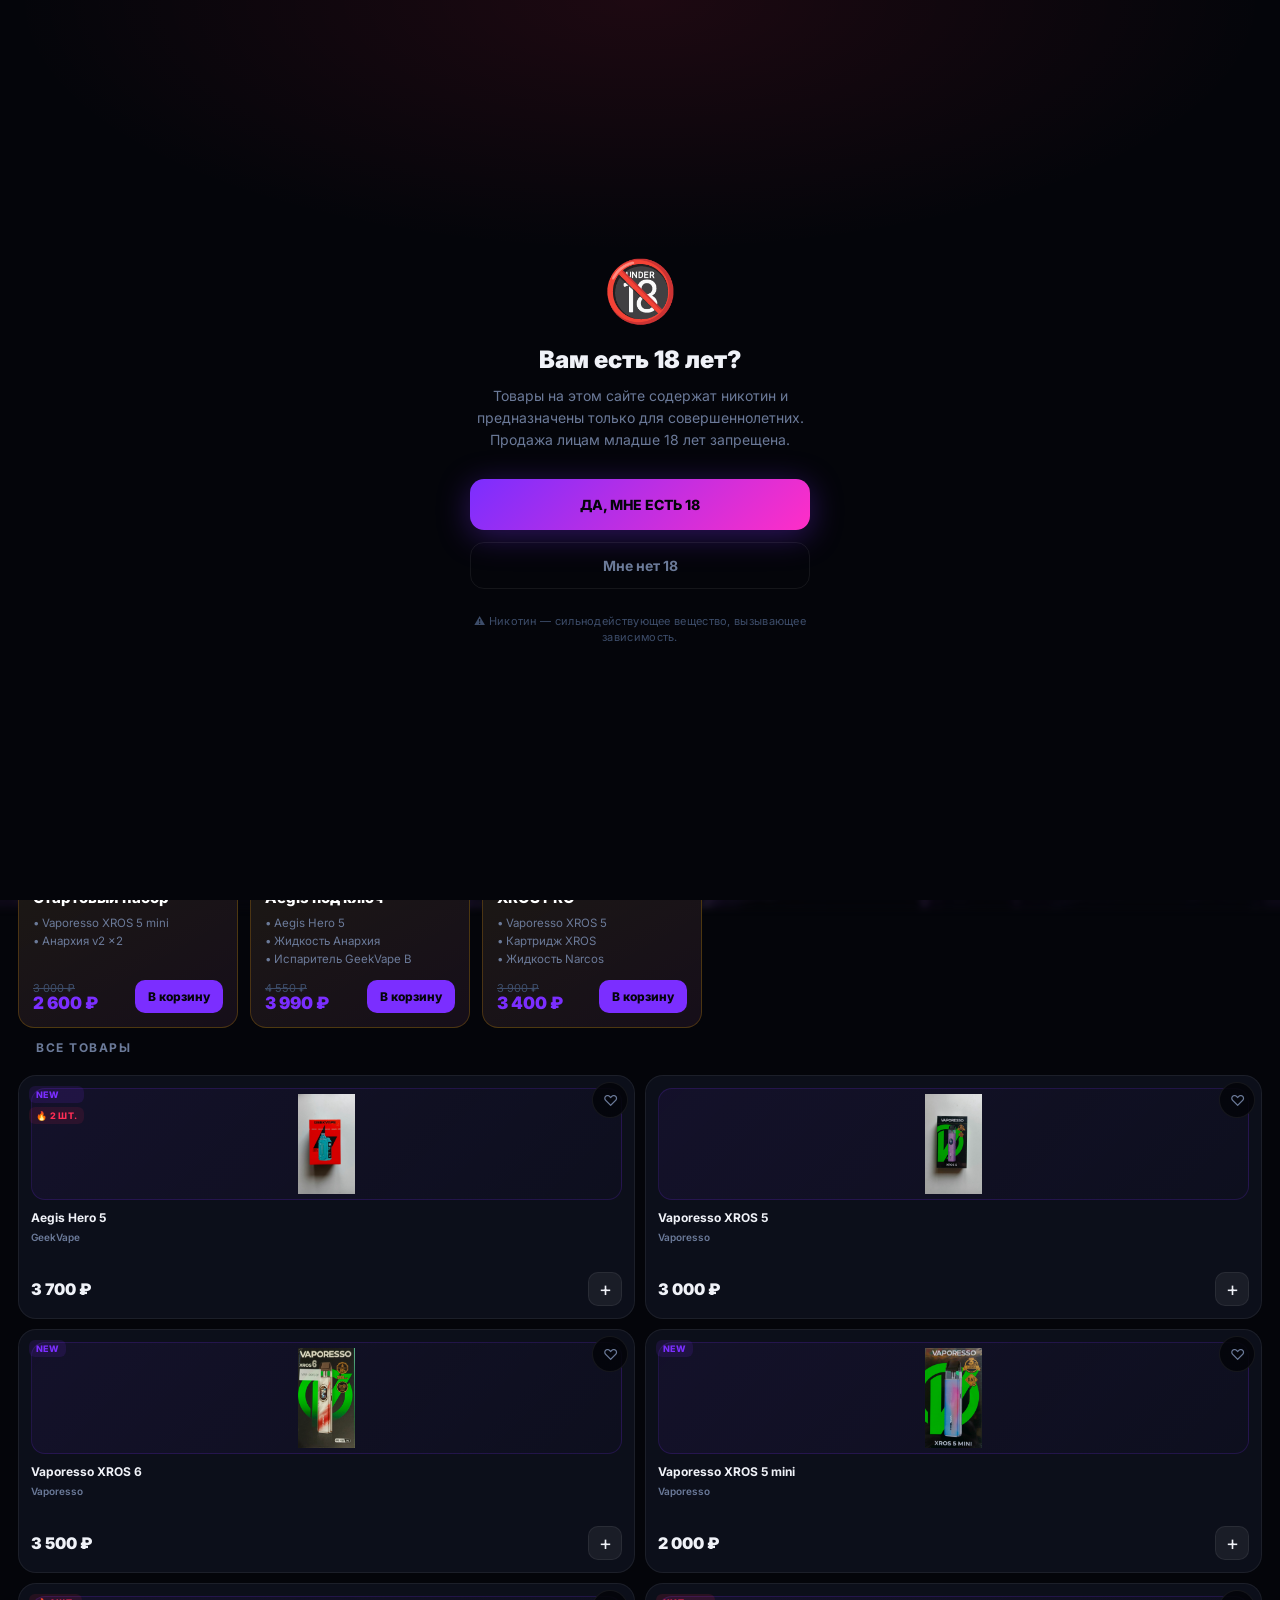
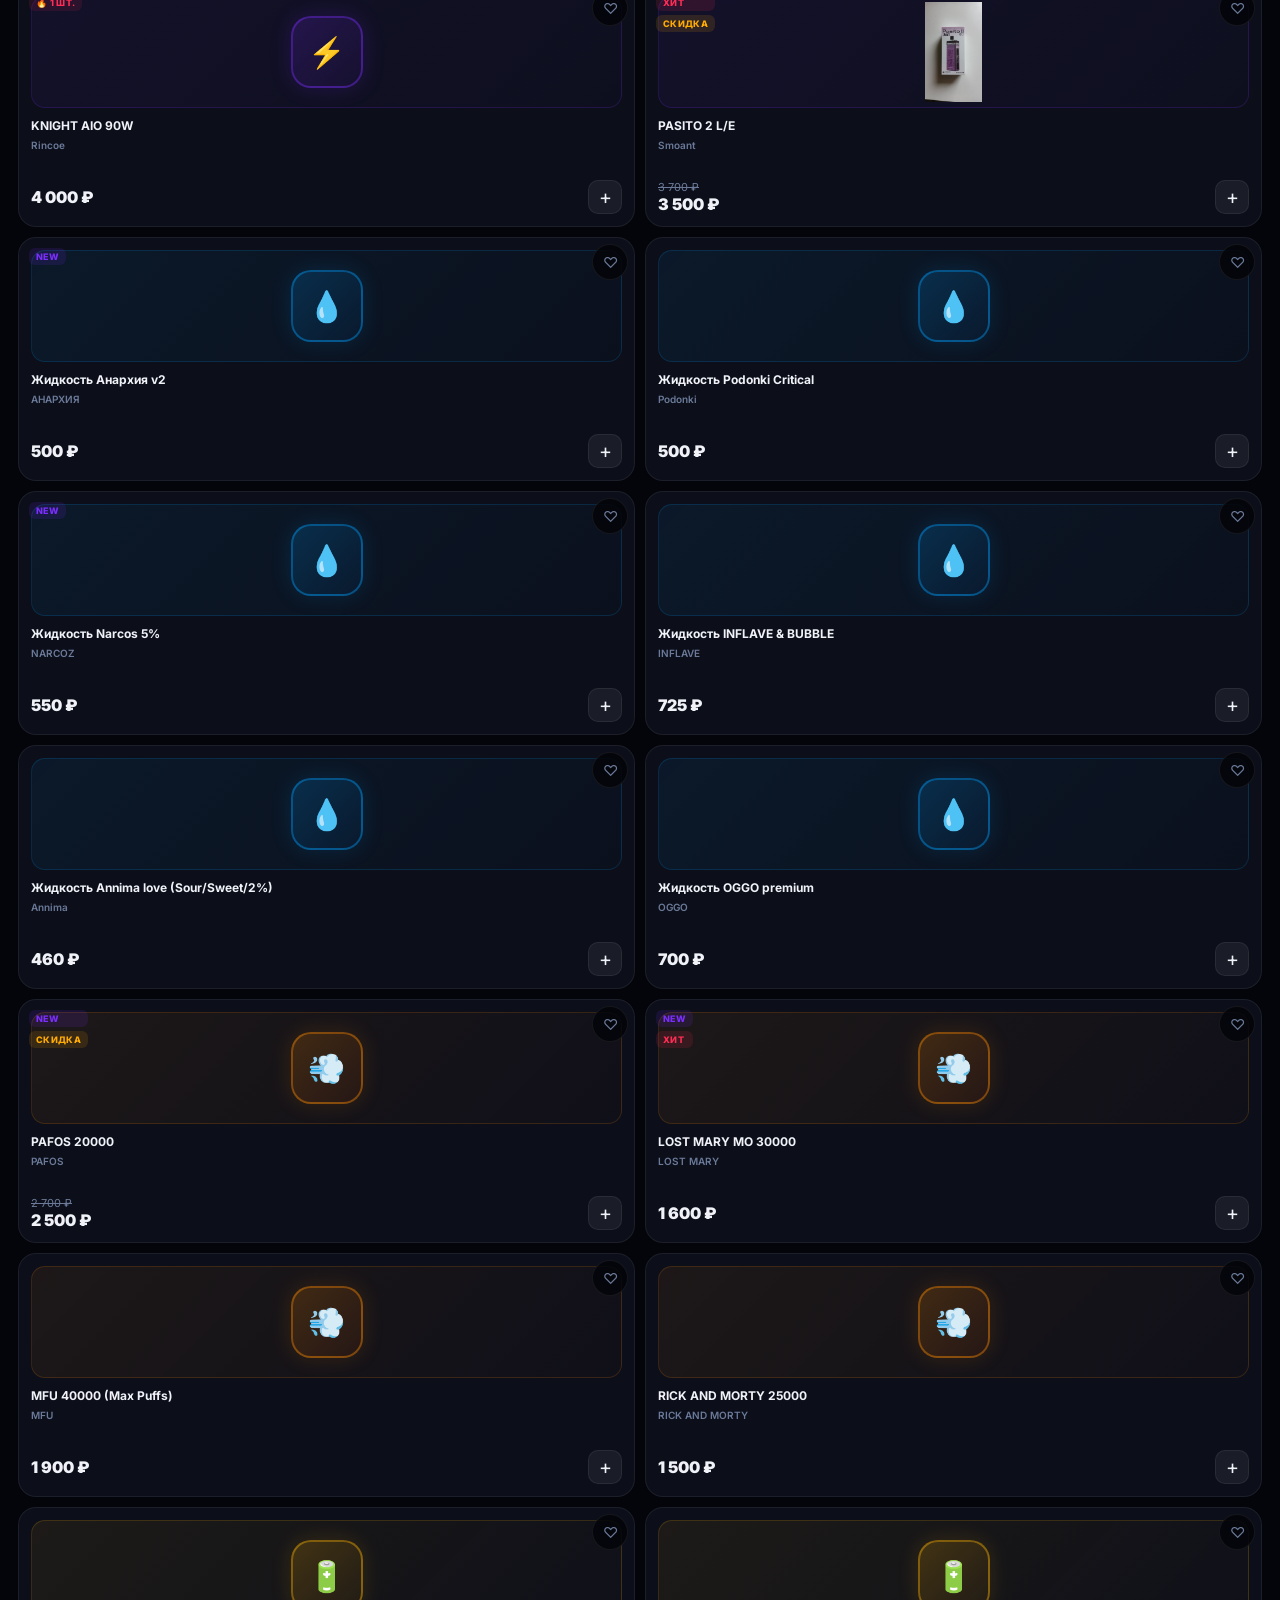
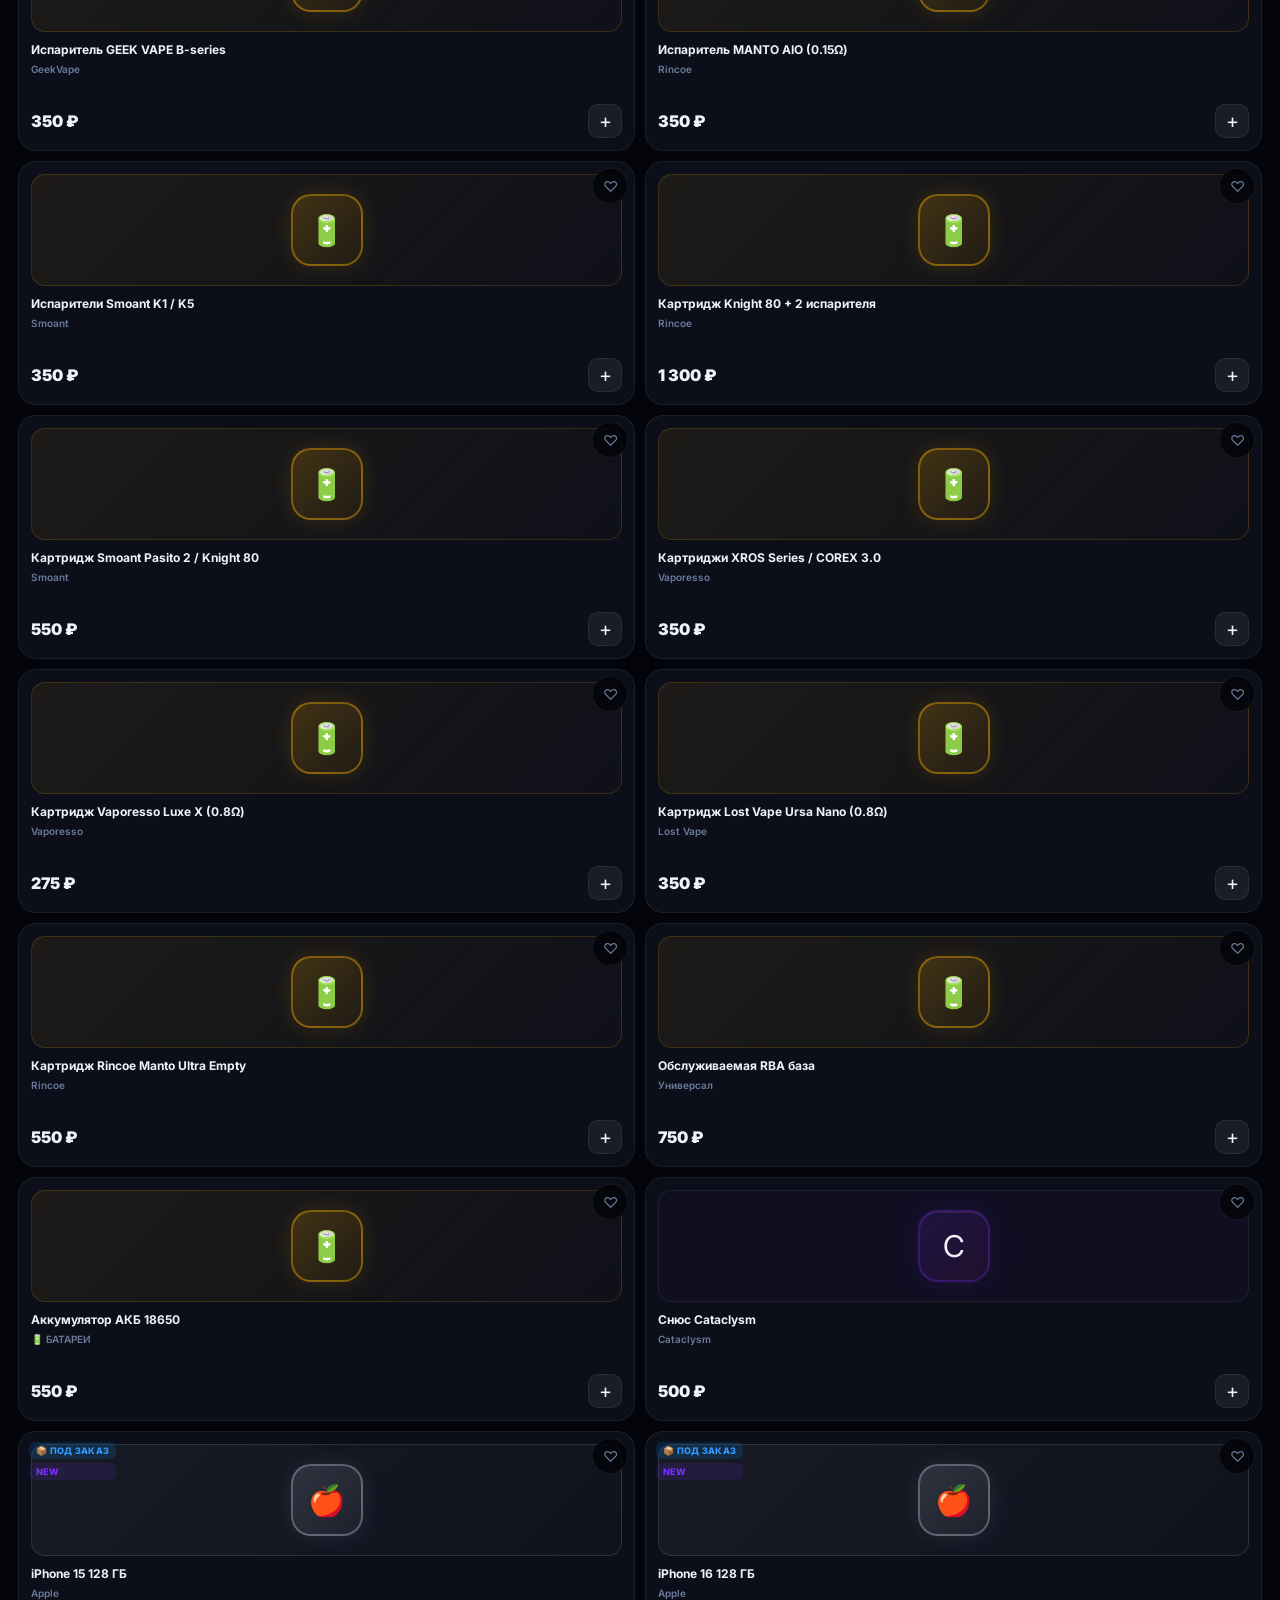
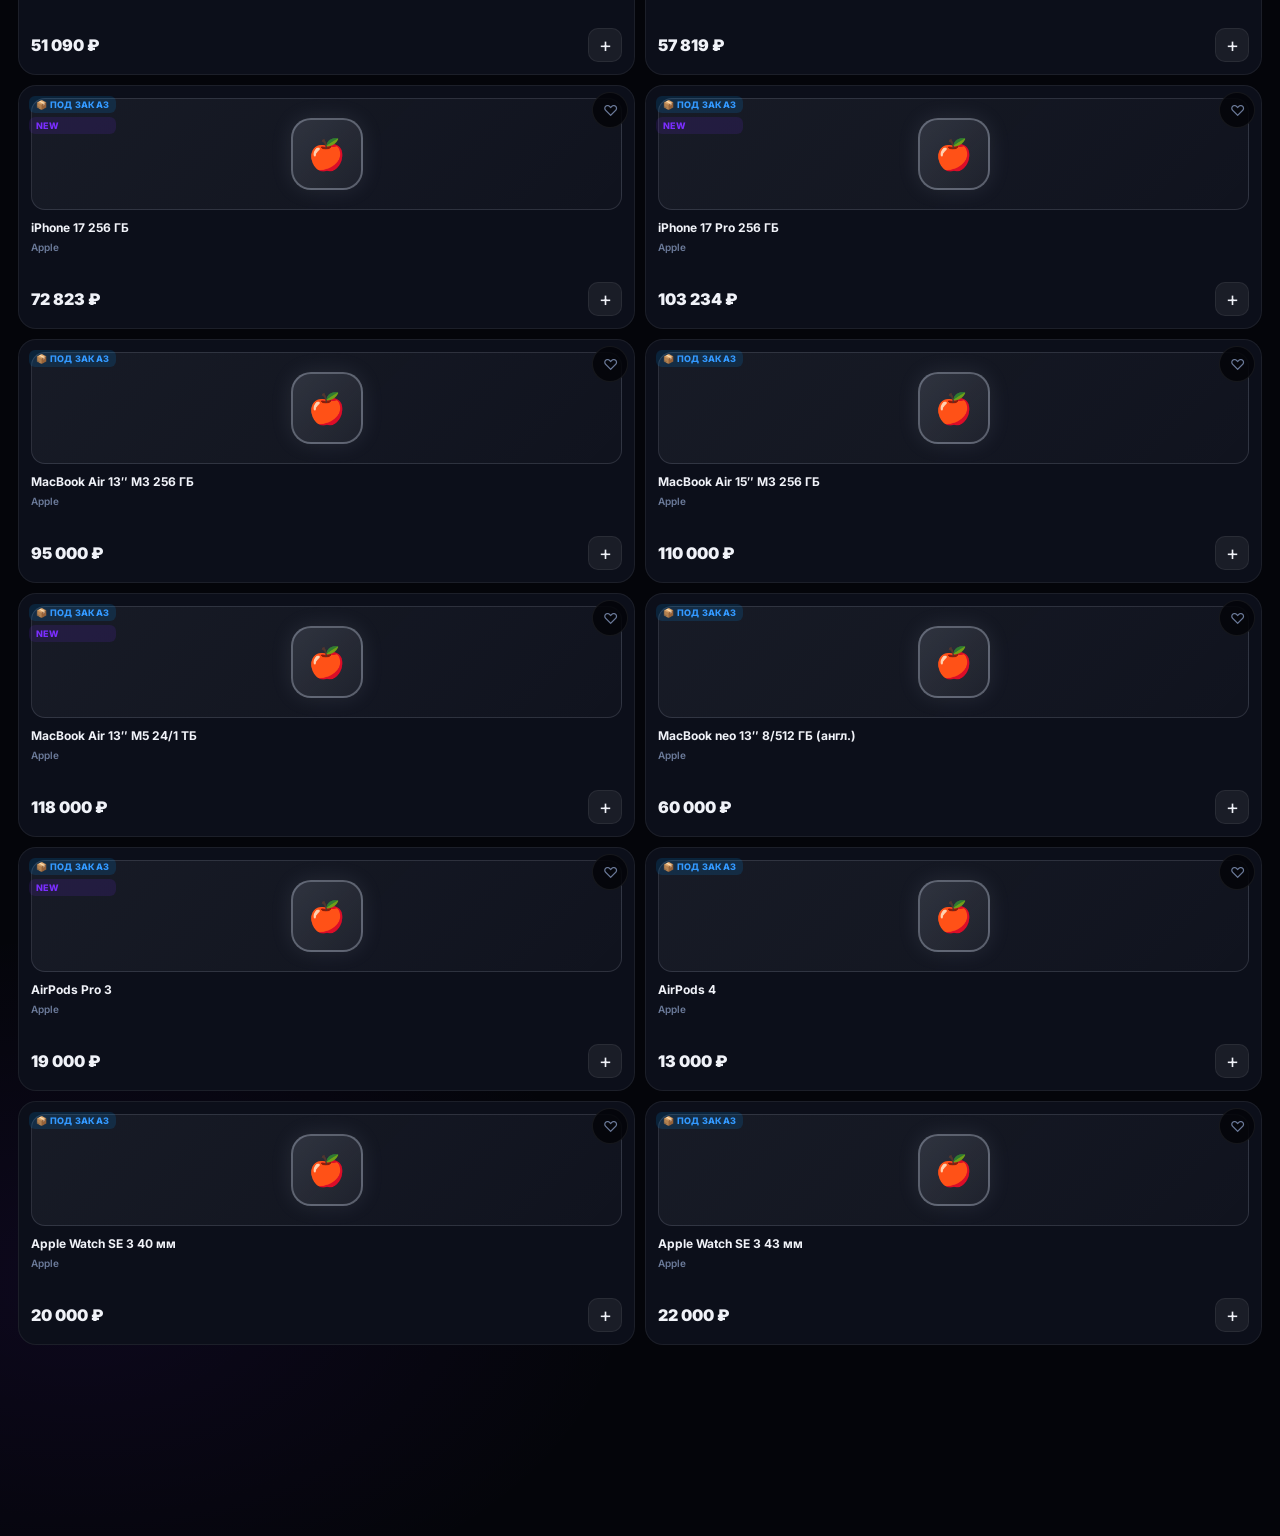
==== index.html @ 1464c591 "fix: reduce wallpaper blur from 20px to 3px (was way too strong per feedback) Also shrunk the oversc" ====
<!DOCTYPE html>
<html lang="ru">
<head>
    <meta charset="UTF-8">
    <meta name="viewport" content="width=device-width, initial-scale=1.0, maximum-scale=1.0, user-scalable=no, viewport-fit=cover, interactive-widget=resizes-visual">
    <meta name="format-detection" content="telephone=no">
    <meta name="apple-mobile-web-app-capable" content="yes">
    <meta name="mobile-web-app-capable" content="yes">
    <meta http-equiv="Cache-Control" content="no-cache, no-store, must-revalidate">
    <meta http-equiv="Pragma" content="no-cache">
    <meta http-equiv="Expires" content="0">
    <title>VAPEBAZAR | PREMIUM SHOP</title>
    <link rel="preconnect" href="https://fonts.googleapis.com">
    <link rel="preconnect" href="https://fonts.gstatic.com" crossorigin>
    <link href="https://fonts.googleapis.com/css2?family=Inter:wght@400;500;600;700;800;900&display=swap" rel="stylesheet">
    <link rel="stylesheet" href="style.css?v=2026070609">
    <script src="https://telegram.org/js/telegram-web-app.js"></script>
</head>
<body class="has-wallpaper">

    <div id="splashScreen" class="splash-screen">
        <div class="splash-logo">💨</div>
        <div class="splash-title">VAPEBAZAR</div>
        <div class="splash-sub">VAPE · TECH · VPN</div>
    </div>

    <!-- ШАПКА -->
    <header id="appHeader">
        <div class="header-left">
            <div class="brand-title">VAPEBAZAR</div>
            <div class="brand-subtitle">Vape · Tech · VPN</div>
        </div>
        <div class="header-actions">
            <div class="header-cart" id="headerCart" onclick="window.openVapeCart()">
                <svg width="20" height="20" viewBox="0 0 24 24" fill="none" stroke="currentColor" stroke-width="2" stroke-linecap="round" stroke-linejoin="round"><circle cx="9" cy="21" r="1"/><circle cx="20" cy="21" r="1"/><path d="M1 1h4l2.68 13.39a2 2 0 0 0 2 1.61h9.72a2 2 0 0 0 2-1.61L23 6H6"/></svg>
                <div id="cartCount" class="cart-count">0</div>
            </div>
        </div>
    </header>

    <!-- ТАБЫ: КАТАЛОГ -->
    <section class="tab-section" data-tab="catalog">

        <!-- СТАТУС МАГАЗИНА -->
        <div id="shopStatus" class="shop-status"></div>

        <!-- ДОЖИМ БРОШЕННОЙ КОРЗИНЫ -->
        <div id="cartReminder" class="cart-reminder" style="display:none;">
            <div class="cart-reminder-text" id="cartReminderText"></div>
            <button class="cart-reminder-btn" onclick="window.dismissCartReminder();window.openVapeCart()">Оформить</button>
            <span class="cart-reminder-close" onclick="window.dismissCartReminder()">✕</span>
        </div>

        <!-- HERO БАННЕР -->
        <div class="hero-banner" onclick="window.showOnboardingPromo()">
            <div class="hero-orb"></div>
            <div class="hero-content">
                <div class="hero-tag">🎁 Промокод для новичков</div>
                <div class="hero-title">НОВИЧОК10</div>
                <div class="hero-sub">Скидка 10% на первый заказ</div>
                <div class="hero-timer">
                    <span class="ht-label">⏳ До конца акции</span>
                    <div class="ht-digits">
                        <span class="ht-seg" id="htH">00</span>
                        <span class="ht-colon">:</span>
                        <span class="ht-seg" id="htM">00</span>
                        <span class="ht-colon">:</span>
                        <span class="ht-seg" id="htS">00</span>
                    </div>
                </div>
            </div>
        </div>

        <!-- ПОИСК -->
        <div class="search-wrapper">
            <svg class="search-icon" width="16" height="16" viewBox="0 0 24 24" fill="none" stroke="currentColor" stroke-width="2"><circle cx="11" cy="11" r="8"/><path d="m21 21-4.35-4.35"/></svg>
            <input type="text" id="searchInput" class="search-input" placeholder="Поиск товаров и брендов..." oninput="window._filterDebounced()">
            <span class="search-clear" id="searchClear" onclick="window.clearSearch()" style="display:none;">✕</span>
        </div>

        <!-- КАТЕГОРИИ -->
        <div id="categories" class="categories-container"></div>

        <!-- ФИЛЬТРЫ / СОРТИРОВКА -->
        <div id="filterBar" class="filter-bar">
            <button class="filter-chip active" data-reset onclick="window.resetFilters()">Все</button>
            <button class="filter-chip" data-value="price-asc" onclick="window.selectFilterChip(this,'sort','price-asc')">Цена ↑</button>
            <button class="filter-chip" data-value="price-desc" onclick="window.selectFilterChip(this,'sort','price-desc')">Цена ↓</button>
            <button class="filter-chip" data-value="sale" onclick="window.selectFilterChip(this,'filter','sale')">Скидки</button>
            <button class="filter-chip" data-value="instock" onclick="window.selectFilterChip(this,'filter','instock')">В наличии</button>
            <button class="filter-chip" data-value="new" onclick="window.selectFilterChip(this,'filter','new')">Новинки</button>
        </div>

        <!-- ФИЛЬТР ПО БРЕНДУ -->
        <div id="brandFilterRow" class="brand-filter-row"></div>

        <!-- ХИТЫ ПРОДАЖ -->
        <div id="featuredSection" class="featured-section" style="display:none;">
            <div class="section-heading">🔥 Хиты продаж</div>
            <div id="featuredList" class="featured-list"></div>
        </div>

        <!-- ВЫГОДНЫЕ НАБОРЫ -->
        <div id="combosSection" class="combos-section" style="display:none;">
            <div class="section-heading">🎁 Выгодные наборы</div>
            <div id="combosList" class="combos-list"></div>
        </div>

        <div class="catalog-heading-row">
            <div class="section-heading" id="allProductsLabel">Все товары</div>
            <div class="results-count" id="resultsCount"></div>
        </div>
        <main id="products" class="products-grid"></main>
    </section>

    <!-- ТАБ: ИЗБРАННОЕ -->
    <section class="tab-section" data-tab="wishlist">
        <div class="page-title">Избранное</div>
        <div id="wishlistContent" class="page-content"></div>
    </section>

    <!-- ТАБ: ИСТОРИЯ -->
    <section class="tab-section" data-tab="history">
        <div class="page-title">История заказов</div>
        <div id="historyContent" class="page-content"></div>
    </section>

    <!-- ТАБ: ПРОФИЛЬ -->
    <section class="tab-section" data-tab="profile">
        <div class="profile-hero">
            <div class="profile-avatar-wrap">
                <div class="profile-avatar-ring"></div>
                <div class="profile-avatar" id="profileAvatar" onclick="window.diagnoseAvatar()">
                    <span id="profileAvatarFallback">V</span>
                    <img id="profileAvatarImg" style="display:none;" alt="">
                </div>
            </div>
            <div class="profile-name" id="profileName">Гость</div>
            <div class="profile-handle" id="profileHandle">@vapebazar</div>
        </div>
        <div class="profile-actions">
            <div class="level-card" id="levelCard">
                <div class="level-head">
                    <span class="level-icon" id="levelIcon">🥉</span>
                    <div class="level-info">
                        <div class="level-name" id="levelName">Бронза</div>
                        <div class="level-rate" id="levelRate">+5% баллами</div>
                    </div>
                </div>
                <div class="level-track"><div class="level-progress" id="levelProgress"></div></div>
                <div class="level-hint" id="levelHint">Покупайте больше — повышайте уровень</div>
            </div>
            <div class="profile-card customize-card">
                <div class="customize-head">
                    <div class="pc-icon" style="background:rgba(var(--accent-rgb),0.12);color:rgb(var(--accent-rgb));">🎨</div>
                    <div class="pc-text">
                        <div class="pc-title">Цвет оформления</div>
                        <div class="pc-sub">Выберите акцент приложения</div>
                    </div>
                </div>
                <div class="theme-row" id="themeRow">
                    <div class="theme-swatch" data-theme="green"  style="background:#00f07c;" onclick="window.setTheme('green')"></div>
                    <div class="theme-swatch" data-theme="purple" style="background:#7b2eff;" onclick="window.setTheme('purple')"></div>
                    <div class="theme-swatch" data-theme="pink"   style="background:#ff4d94;" onclick="window.setTheme('pink')"></div>
                    <div class="theme-swatch" data-theme="blue"   style="background:#00aaff;" onclick="window.setTheme('blue')"></div>
                    <div class="theme-swatch" data-theme="gold"   style="background:#ffb000;" onclick="window.setTheme('gold')"></div>
                </div>
            </div>
            <div class="profile-card bonus-profile-card" onclick="window.openBonusInfo()">
                <div class="pc-icon" style="background:rgba(160,107,255,0.12);color:#a06bff;">💎</div>
                <div class="pc-text">
                    <div class="pc-title">Бонусные баллы</div>
                    <div class="pc-sub"><b id="profileBonusBalance">0</b> баллов · 1 балл = 1 ₽</div>
                </div>
                <svg width="16" height="16" viewBox="0 0 24 24" fill="none" stroke="currentColor" stroke-width="2.5" stroke-linecap="round" stroke-linejoin="round"><path d="m9 18 6-6-6-6"/></svg>
            </div>
            <div class="profile-card" onclick="window.openSpecialOrder()">
                <div class="pc-icon" style="background:rgba(255,45,85,0.10);color:#ff2d55;">📦</div>
                <div class="pc-text">
                    <div class="pc-title">Заказать под заказ</div>
                    <div class="pc-sub">Не нашли товар? Привезём из Москвы</div>
                </div>
                <svg width="16" height="16" viewBox="0 0 24 24" fill="none" stroke="currentColor" stroke-width="2.5" stroke-linecap="round" stroke-linejoin="round"><path d="m9 18 6-6-6-6"/></svg>
            </div>
            <div class="profile-card" onclick="window.openVpnStore()">
                <div class="pc-icon" style="background:rgba(0,240,124,0.10);color:#00f07c;">🛡️</div>
                <div class="pc-text">
                    <div class="pc-title">VPN-подписка</div>
                    <div class="pc-sub">Быстрый VPN без блокировок · от 50 ₽</div>
                </div>
                <svg width="16" height="16" viewBox="0 0 24 24" fill="none" stroke="currentColor" stroke-width="2.5" stroke-linecap="round" stroke-linejoin="round"><path d="m9 18 6-6-6-6"/></svg>
            </div>
            <div class="profile-card" onclick="window.openReferral()">
                <div class="pc-icon" style="background:rgba(255,171,0,0.10);color:#ffab00;">🎁</div>
                <div class="pc-text">
                    <div class="pc-title">Реферальная программа</div>
                    <div class="pc-sub">Приглашай друзей — получай скидки</div>
                </div>
                <svg width="16" height="16" viewBox="0 0 24 24" fill="none" stroke="currentColor" stroke-width="2.5" stroke-linecap="round" stroke-linejoin="round"><path d="m9 18 6-6-6-6"/></svg>
            </div>
            <div class="profile-card" onclick="window.openSupport()">
                <div class="pc-icon" style="background:rgba(var(--accent-rgb),0.08);color:rgb(var(--accent-rgb));">💬</div>
                <div class="pc-text">
                    <div class="pc-title">Поддержка</div>
                    <div class="pc-sub">Ответим быстро в Telegram</div>
                </div>
                <svg width="16" height="16" viewBox="0 0 24 24" fill="none" stroke="currentColor" stroke-width="2.5" stroke-linecap="round" stroke-linejoin="round"><path d="m9 18 6-6-6-6"/></svg>
            </div>
            <div class="profile-card" onclick="window.subscribeNewsletter()" id="profileNewsletterCard">
                <div class="pc-icon" style="background:rgba(0,201,255,0.10);color:#00c9ff;">📣</div>
                <div class="pc-text">
                    <div class="pc-title">Рассылка</div>
                    <div class="pc-sub" id="profileNewsletterSub">Узнавай об акциях первым</div>
                </div>
                <svg width="16" height="16" viewBox="0 0 24 24" fill="none" stroke="currentColor" stroke-width="2.5" stroke-linecap="round" stroke-linejoin="round"><path d="m9 18 6-6-6-6"/></svg>
            </div>
        </div>
    </section>

    <!-- BOTTOM TAB BAR -->
    <nav class="bottom-tabs">
        <button class="tab-btn active" data-target="catalog" onclick="window.switchTab('catalog')">
            <svg width="22" height="22" viewBox="0 0 24 24" fill="none" stroke="currentColor" stroke-width="2" stroke-linecap="round" stroke-linejoin="round"><path d="M3 9l9-7 9 7v11a2 2 0 0 1-2 2H5a2 2 0 0 1-2-2z"/><polyline points="9 22 9 12 15 12 15 22"/></svg>
            <span>Каталог</span>
        </button>
        <button class="tab-btn" data-target="wishlist" onclick="window.switchTab('wishlist')">
            <svg width="22" height="22" viewBox="0 0 24 24" fill="none" stroke="currentColor" stroke-width="2" stroke-linecap="round" stroke-linejoin="round"><path d="M20.84 4.61a5.5 5.5 0 0 0-7.78 0L12 5.67l-1.06-1.06a5.5 5.5 0 0 0-7.78 7.78l1.06 1.06L12 21.23l7.78-7.78 1.06-1.06a5.5 5.5 0 0 0 0-7.78z"/></svg>
            <span>Избранное</span>
        </button>
        <button class="tab-btn" data-target="history" onclick="window.switchTab('history')">
            <svg width="22" height="22" viewBox="0 0 24 24" fill="none" stroke="currentColor" stroke-width="2" stroke-linecap="round" stroke-linejoin="round"><circle cx="12" cy="12" r="10"/><path d="M12 6v6l4 2"/></svg>
            <span>История</span>
        </button>
        <button class="tab-btn" data-target="profile" onclick="window.switchTab('profile')">
            <svg width="22" height="22" viewBox="0 0 24 24" fill="none" stroke="currentColor" stroke-width="2" stroke-linecap="round" stroke-linejoin="round"><path d="M20 21v-2a4 4 0 0 0-4-4H8a4 4 0 0 0-4 4v2"/><circle cx="12" cy="7" r="4"/></svg>
            <span>Профиль</span>
        </button>
    </nav>

    <!-- ПЛАВАЮЩИЙ БАР -->
    <div class="cart-bar" id="cartBar" onclick="window.openVapeCart()">
        <div class="cart-bar-left">
            <div class="cart-icon-wrapper">
                <svg width="18" height="18" viewBox="0 0 24 24" fill="none" stroke="currentColor" stroke-width="2" stroke-linecap="round" stroke-linejoin="round"><circle cx="9" cy="21" r="1"/><circle cx="20" cy="21" r="1"/><path d="M1 1h4l2.68 13.39a2 2 0 0 0 2 1.61h9.72a2 2 0 0 0 2-1.61L23 6H6"/></svg>
            </div>
            <div>
                <div class="cart-bar-label">Корзина</div>
                <div class="cart-bar-sub" id="cartBarSub">Пусто</div>
            </div>
        </div>
        <div class="cart-bar-total" id="cartBarTotal">0 ₽</div>
    </div>

    <!-- ШТОРКА ТОВАРА -->
    <div id="productPopup" class="overlay" onclick="if(event.target===this) window.closeVapePopup()">
        <div class="drawer">
            <div class="drawer-handle"></div>
            <div class="drawer-header">
                <div id="popupName" class="drawer-title">Товар</div>
                <div class="close-drawer-btn" onclick="window.closeVapePopup()">✕</div>
            </div>
            <div class="popup-scroll-content">
                <div id="popupImgWrapper" class="popup-image-center">
                    <img id="popupImg" class="product-img" src="" alt="" style="display:none;">
                    <div id="popupPlaceholder" class="product-img-placeholder" style="display:none;">V</div>
                </div>
                <div id="popupBrand" class="popup-brand"></div>
                <p id="popupDesc" class="product-description-text"></p>
                <div id="popupFlavorsBlock" class="flavors-section">
                    <div class="section-label">Выберите вкус / цвет</div>
                    <div id="popupFlavors" class="flavors-grid"></div>
                </div>
                <div id="relatedSection" class="related-section" style="display:none;">
                    <div class="section-label">С этим берут</div>
                    <div id="relatedList" class="related-list"></div>
                </div>
            </div>
            <div class="drawer-footer">
                <div class="popup-footer-row" id="popupAddRow">
                    <div>
                        <div class="popup-price-label">Цена</div>
                        <div id="popupFooterPrice" class="footer-price-label">0 ₽</div>
                    </div>
                    <button class="action-btn popup-add-btn" onclick="window.addToCart()">
                        <svg width="18" height="18" viewBox="0 0 24 24" fill="none" stroke="currentColor" stroke-width="2.5" stroke-linecap="round"><path d="M12 5v14M5 12h14"/></svg>
                        В корзину
                    </button>
                </div>
                <button id="notifyBtn" class="action-btn notify-btn" onclick="window.notifyWhenAvailable()" style="display:none;">
                    🔔 Уведомить о наличии
                </button>
            </div>
        </div>
    </div>

    <!-- ШТОРКА КОРЗИНЫ -->
    <div id="cartPopup" class="overlay" onclick="if(event.target===this) window.closeVapeCart()">
        <div class="drawer">
            <div class="drawer-handle"></div>
            <div class="drawer-header">
                <div class="drawer-title">Корзина</div>
                <div class="close-drawer-btn" onclick="window.closeVapeCart()">✕</div>
            </div>
            <div class="popup-scroll-content">
                <div id="newsletterBanner" class="newsletter-banner" style="display:none;">
                    <div class="nl-icon">📣</div>
                    <div class="nl-text">
                        <div class="nl-title">Акции и новинки</div>
                        <div class="nl-sub">Узнавай первым прямо в ЛС</div>
                    </div>
                    <button class="nl-btn" id="nlBtn" onclick="window.subscribeNewsletter()">Подписаться</button>
                </div>
                <div id="cartItemsList" class="cart-items-vertical-list"></div>
                <div id="orderFormBlock" class="order-form-wrapper" style="display:none;">

                    <div class="section-label">Промокод</div>
                    <div class="promo-row">
                        <div class="input-icon-group promo-input-group">
                            <span class="input-icon">🎟️</span>
                            <input type="text" id="promoInput" class="form-input" placeholder="Введите промокод" style="text-transform:uppercase;">
                        </div>
                        <button id="promoApplyBtn" class="promo-btn" onclick="window.applyPromoCode()">ОК</button>
                    </div>
                    <div id="promoMessage" class="promo-message"></div>

                    <div id="bonusRow" class="bonus-row" style="display:none;" onclick="window.toggleBonusRedeem()">
                        <div class="bonus-row-left">
                            <span class="bonus-row-icon">💎</span>
                            <div>
                                <div class="bonus-row-title">Списать баллы</div>
                                <div class="bonus-row-sub" id="bonusRowSub">Доступно 0 ₽</div>
                            </div>
                        </div>
                        <div class="bonus-toggle" id="bonusToggle"><div class="bonus-toggle-knob"></div></div>
                    </div>

                    <div class="contact-block">
                        <div class="contact-block-title">👤 Контактные данные</div>
                        <div class="input-icon-group">
                            <span class="input-icon">🙍</span>
                            <input type="text" id="customerName" class="form-input" placeholder="Ваше имя *">
                        </div>
                        <div class="input-icon-group">
                            <span class="input-icon">📞</span>
                            <input type="tel" id="customerPhone" class="form-input" placeholder="+7 (9__) ___-__-__ *" oninput="window.fmtPhone(this)">
                        </div>
                        <div class="input-icon-group" id="tgUsernameGroup">
                            <span class="input-icon">✈️</span>
                            <input type="text" id="customerTelegram" class="form-input" placeholder="@username в Telegram *">
                        </div>
                        <div class="contact-required-hint">* обязательные поля</div>
                    </div>

                    <div class="section-label">Способ получения</div>
                    <div class="delivery-toggle-container">
                        <button id="tabPickup" class="delivery-tab active" onclick="window.selectDeliveryTab('pickup')">Самовывоз</button>
                        <button id="tabDelivery" class="delivery-tab" onclick="window.selectDeliveryTab('delivery')">Доставка</button>
                    </div>
                    <div id="pickupInfoCard" class="pickup-info-card">
                        <div class="pickup-icon">📍</div>
                        <div class="pickup-details">
                            <div class="pickup-address">Пункт выдачи VAPEBAZAR</div>
                            <div class="pickup-sub">Марчеканский переулок, 15</div>
                            <div class="pickup-time">Выдача: 10:00 — 22:00</div>
                        </div>
                    </div>
                    <div id="deliveryAddressWrapper" style="display:none;">
                        <div id="savedAddrsRow" class="saved-addrs-row" style="display:none"></div>
                        <div class="input-icon-group">
                            <span class="input-icon">🚗</span>
                            <input type="text" id="deliveryAddress" class="form-input" placeholder="Улица, дом, квартира">
                        </div>
                        <div class="time-slot-label">Время доставки</div>
                        <div id="timeSlotRow" class="time-slot-row">
                            <label class="ts-opt"><input type="radio" name="timeSlot" value="10:00–14:00"> 10:00–14:00</label>
                            <label class="ts-opt"><input type="radio" name="timeSlot" value="14:00–18:00" checked> 14:00–18:00</label>
                            <label class="ts-opt"><input type="radio" name="timeSlot" value="18:00–22:00"> 18:00–22:00</label>
                        </div>
                    </div>
                    <div id="deliveryNote" class="delivery-note" style="display:none;"></div>

                    <!-- Способ оплаты -->
                    <div class="pay-section-label">💳 Способ оплаты</div>
                    <div class="payment-tabs">
                        <button id="payTabCash" class="pay-tab active" onclick="window.selectPayTab('cash')">
                            <span class="pay-tab-icon">💵</span>
                            <span class="pay-tab-label">Наличка</span>
                        </button>
                        <button id="payTabTransfer" class="pay-tab" onclick="window.selectPayTab('transfer')">
                            <span class="pay-tab-icon">💳</span>
                            <span class="pay-tab-label">Перевод</span>
                        </button>
                    </div>
                    <div id="cashOptions">
                        <div class="change-row">
                            <span class="change-label">Нужна сдача?</span>
                            <label class="toggle-switch">
                                <input type="checkbox" id="needChange" onchange="window.toggleChange()">
                                <span class="toggle-slider"></span>
                            </label>
                        </div>
                        <div id="changeBlock" style="display:none;">
                            <div class="change-chips-row">
                                <button class="change-chip" onclick="window.pickChange(500,this)">500</button>
                                <button class="change-chip" onclick="window.pickChange(1000,this)">1000</button>
                                <button class="change-chip" onclick="window.pickChange(2000,this)">2000</button>
                                <button class="change-chip" onclick="window.pickChange(5000,this)">5000</button>
                                <input type="number" id="changeCustom" class="change-custom-inp" placeholder="Другая" oninput="window.onChangeCustom()">
                            </div>
                        </div>
                    </div>
                    <div id="transferInfo" style="display:none;">
                        <div class="transfer-hint">💬 Реквизиты пришлёт менеджер после подтверждения.</div>
                    </div>
                </div>
            </div>

            <div class="drawer-footer">
                <div id="summaryBlock" class="summary-block" style="display:none;">
                    <div id="deliveryProgressWrap" class="dp-wrap">
                        <div class="dp-header">
                            <span id="dpText" class="dp-text">До бесплатной доставки</span>
                            <span id="dpRemain" class="dp-remain"></span>
                        </div>
                        <div class="dp-track"><div id="dpFill" class="dp-fill"></div></div>
                    </div>
                    <div class="summary-row"><span>Товары</span><span id="sumSubtotal">0 ₽</span></div>
                    <div class="summary-row" id="sumDiscountRow" style="display:none;"><span style="color:var(--neon-green);">Скидка</span><span id="sumDiscount" style="color:var(--neon-green);">0 ₽</span></div>
                    <div class="summary-row" id="sumBonusRow" style="display:none;"><span style="color:#a06bff;">Баллы</span><span id="sumBonus" style="color:#a06bff;">0 ₽</span></div>
                    <div class="summary-row" id="sumDeliveryRow" style="display:none;"><span>Доставка</span><span id="sumDelivery">0 ₽</span></div>
                </div>
                <div id="minOrderNote" class="min-order-note" style="display:none;"></div>
                <div class="total-price-block">
                    <span class="total-label">Итого</span>
                    <div id="cartTotalPrice" class="footer-price-label">0 ₽</div>
                </div>
                <button id="checkoutBtn" class="action-btn structural-success-btn" onclick="window.checkoutVapeOrder()">ОФОРМИТЬ ЗАКАЗ</button>
            </div>
        </div>
    </div>

    <!-- ОНБОРДИНГ -->
    <div id="onboardingOverlay" class="onboarding-overlay">
        <div class="onboarding-box">
            <div class="ob-emoji">🛍️</div>
            <div class="ob-title">Добро пожаловать<br>в VAPEBAZAR!</div>
            <div class="ob-sub">Лучший вейп-магазин в Telegram</div>
            <div class="ob-promo">
                <div class="obp-label">🎁 Подарок для новичка</div>
                <div class="obp-code">НОВИЧОК10</div>
                <div class="obp-hint">Скидка 10% на первый заказ</div>
            </div>
            <button class="action-btn structural-success-btn" onclick="window.closeOnboarding()">Начать покупки →</button>
        </div>
    </div>

    <!-- ВОЗРАСТНОЙ ГЕЙТ 18+ -->
    <div id="ageGate" class="onboarding-overlay age-gate" style="display:none;">
        <div class="onboarding-box" id="ageGateBox">
            <div class="ob-emoji">🔞</div>
            <div class="ob-title">Вам есть 18 лет?</div>
            <div class="ob-sub">Товары на этом сайте содержат никотин и предназначены только для совершеннолетних. Продажа лицам младше 18 лет запрещена.</div>
            <button class="action-btn structural-success-btn" onclick="window.confirmAge()">Да, мне есть 18</button>
            <button class="age-deny-btn" onclick="window.denyAge()">Мне нет 18</button>
            <div class="age-warning">⚠️ Никотин — сильнодействующее вещество, вызывающее зависимость.</div>
        </div>
    </div>

    <!-- РЕФЕРАЛЬНАЯ ПРОГРАММА -->
    <div id="referralPopup" class="overlay" onclick="if(event.target===this) window.closeReferral()">
        <div class="drawer">
            <div class="drawer-handle"></div>
            <div class="drawer-header">
                <div class="drawer-title">Реферальная программа</div>
                <div class="close-drawer-btn" onclick="window.closeReferral()">✕</div>
            </div>
            <div class="popup-scroll-content">
                <div style="text-align:center;padding:24px 0 16px;">
                    <div style="font-size:52px;margin-bottom:14px;">🎁</div>
                    <div class="ref-big-title">Приглашай — получай баллы</div>
                    <div class="ref-desc">Поделись ссылкой. Друг получит скидку <b>5%</b> на первый заказ, а ты — <b>200 баллов</b>, когда он этот заказ оплатит.</div>
                </div>
                <div class="ref-code-card">
                    <div class="ref-code-label">Твой реферальный ID</div>
                    <div class="ref-code-value" id="refCodeDisplay">—</div>
                    <div class="ref-code-hint">Жми кнопку ниже — друг откроет магазин со скидкой автоматически</div>
                </div>
                <div id="refStats" class="ref-stats"></div>
            </div>
            <div class="drawer-footer">
                <button class="action-btn structural-success-btn" onclick="window.shareReferral()">
                    Поделиться реферальной ссылкой
                </button>
            </div>
        </div>
    </div>

    <!-- СПЕЦЗАКАЗ -->
    <div id="specialOrderPopup" class="overlay" onclick="if(event.target===this) window.closeSpecialOrder()">
        <div class="drawer">
            <div class="drawer-handle"></div>
            <div class="drawer-header">
                <div class="drawer-title">Заказать под заказ</div>
                <div class="close-drawer-btn" onclick="window.closeSpecialOrder()">✕</div>
            </div>
            <div class="popup-scroll-content">
                <div style="text-align:center;padding:14px 0 8px;">
                    <div style="font-size:48px;margin-bottom:10px;">📦</div>
                    <div class="ref-big-title">Не нашли товар?</div>
                    <div class="ref-desc">Закажем что угодно из Москвы. Срок — 7–14 дней. Подходит для редких устройств, жидкостей и расходников.</div>
                </div>

                <div class="prepay-warning">
                    <div class="pw-icon">⚠️</div>
                    <div class="pw-text">
                        <div class="pw-title">Обязательная предоплата</div>
                        <div class="pw-sub">Полная или частичная — иначе товар не заказываем. Деньги возвращаются если не сможем привезти.</div>
                    </div>
                </div>

                <div class="section-label">Что заказать</div>
                <div class="input-icon-group">
                    <span class="input-icon">🏷️</span>
                    <input type="text" id="soName" class="form-input" placeholder="Название товара">
                </div>
                <div class="input-icon-group">
                    <span class="input-icon">🔗</span>
                    <input type="text" id="soLink" class="form-input" placeholder="Ссылка / магазин (опционально)">
                </div>

                <div class="section-label">Подробности</div>
                <div class="input-icon-group">
                    <span class="input-icon">🎨</span>
                    <input type="text" id="soDetails" class="form-input" placeholder="Вкус / цвет / объём">
                </div>
                <div class="input-icon-group">
                    <span class="input-icon">#</span>
                    <input type="number" id="soQty" class="form-input" placeholder="Количество штук" min="1" value="1">
                </div>

                <div class="section-label">Контакты</div>
                <div class="input-icon-group">
                    <span class="input-icon">@</span>
                    <input type="text" id="soTelegram" class="form-input" placeholder="Юзернейм Telegram">
                </div>
                <div class="input-icon-group">
                    <span class="input-icon">📞</span>
                    <input type="tel" id="soPhone" class="form-input" placeholder="+7 (9XX) XXX-XX-XX">
                </div>

                <label class="prepay-check" id="prepayCheck" onclick="window.toggleSpecialPrepay()">
                    <span class="pc-box" id="prepayBox"></span>
                    <span>Я согласен(на) внести предоплату до начала заказа</span>
                </label>
            </div>
            <div class="drawer-footer">
                <button class="action-btn structural-success-btn" id="soSubmitBtn" onclick="window.submitSpecialOrder()">Оставить заявку</button>
            </div>
        </div>
    </div>

    <!-- VPN-магазин -->
    <div id="vpnStorePopup" class="overlay" onclick="if(event.target===this) window.closeVpnStore()">
        <div class="drawer">
            <div class="drawer-handle"></div>
            <div class="drawer-header">
                <div class="drawer-title">🛡️ VPN-подписка</div>
                <div class="close-drawer-btn" onclick="window.closeVpnStore()">✕</div>
            </div>
            <div class="popup-scroll-content">
                <div style="text-align:center;padding:10px 0 4px;">
                    <div style="font-size:44px;margin-bottom:8px;">🛡️</div>
                    <div class="ref-big-title">Быстрый VPN без блокировок</div>
                    <div class="ref-desc">🇳🇱 Сервер в Нидерландах · без логов · безлимит трафика. Открывает YouTube, соцсети, нейросети. Работает на телефоне, ПК и ТВ.</div>
                </div>

                <div class="vpn-devices-toggle">
                    <button id="vpnDev1" class="vpn-dev-chip active" onclick="window.selectVpnDevices(1)">1 устр.</button>
                    <button id="vpnDev2" class="vpn-dev-chip" onclick="window.selectVpnDevices(2)">2 устр. <span class="vpn-dev-plus">+50%</span></button>
                    <button id="vpnDev3" class="vpn-dev-chip" onclick="window.selectVpnDevices(3)">3 устр. <span class="vpn-dev-plus">+100%</span></button>
                    <button id="vpnDev5" class="vpn-dev-chip" onclick="window.selectVpnDevices(5)">👨‍👩‍👧 Семья <span class="vpn-dev-plus">+200%</span></button>
                </div>

                <div class="vpn-tariffs">
                    <div class="vpn-card wide" onclick="window.buyVpn('trial')">
                        <div>
                            <div class="vpn-name">🎁 Пробный — 7 дней</div>
                            <div class="vpn-days">Попробуй перед покупкой</div>
                        </div>
                        <div style="text-align:right;">
                            <div class="vpn-price" id="vpnPrice-trial" style="margin:0;">50 ₽</div>
                            <div class="vpn-buy" style="width:auto;padding:6px 16px;margin-top:4px;">Купить</div>
                        </div>
                    </div>
                    <div class="vpn-card" onclick="window.buyVpn('month')">
                        <div class="vpn-card-top"></div>
                        <div class="vpn-name">Месяц</div>
                        <div class="vpn-days">30 дней</div>
                        <div class="vpn-price" id="vpnPrice-month">150 ₽</div>
                        <div class="vpn-buy">Купить</div>
                    </div>
                    <div class="vpn-card" onclick="window.buyVpn('q')">
                        <div class="vpn-card-top"></div>
                        <div class="vpn-name">3 месяца</div>
                        <div class="vpn-days">90 дней</div>
                        <div class="vpn-price" id="vpnPrice-q">400 ₽</div>
                        <div class="vpn-buy">Купить</div>
                    </div>
                    <div class="vpn-card" onclick="window.buyVpn('half')">
                        <div class="vpn-card-top"></div>
                        <div class="vpn-name">Полгода</div>
                        <div class="vpn-days">180 дней</div>
                        <div class="vpn-price" id="vpnPrice-half">700 ₽</div>
                        <div class="vpn-buy">Купить</div>
                    </div>
                    <div class="vpn-card featured" onclick="window.buyVpn('year')">
                        <div class="vpn-card-top"><span class="vpn-badge">🔥 Выгодно</span></div>
                        <div class="vpn-name">Год</div>
                        <div class="vpn-days">365 дней</div>
                        <div class="vpn-price" id="vpnPrice-year">1200 ₽</div>
                        <div class="vpn-buy">Купить</div>
                    </div>
                </div>

                <div class="vpn-note">💳 Оплата директору напрямую. После подтверждения бот пришлёт сюда ключ доступа и инструкцию (приложение <b>HAPP</b>).</div>
                <div class="vpn-note" style="margin-top:6px;color:var(--neon-green);">🎁 Пригласи друга по своей реферальной ссылке (Профиль → Пригласить друга) — когда он купит VPN, вы оба получите +7 дней бесплатно!</div>
            </div>
        </div>
    </div>

    <div id="toast" class="toast-notification">Добавлено в корзину</div>
    <div id="flyDot" class="fly-dot"></div>

    <div id="orderSuccessOverlay" class="order-success-overlay" style="display:none;">
        <div class="oso-content">
            <div class="oso-icon">🎉</div>
            <div class="oso-title">Заказ оформлен!</div>
            <div class="oso-num" id="osoNum">#0000</div>
            <div class="oso-text">Бот пришлёт подтверждение в Telegram</div>
            <div class="oso-bonus" id="osoBonus"></div>
            <button class="oso-btn" onclick="window.closeOrderSuccess()">Отлично!</button>
        </div>
    </div>

    <button id="scrollTopBtn" class="scroll-top-btn" onclick="window.scrollTo({top:0,behavior:'smooth'})" style="display:none">↑</button>
    <script src="products.js?v=2026070609"></script>
    <script src="script.js?v=2026070609"></script>
</body>
</html>
---- style.css ----
/* ==========================================================================
   VAPEBAZAR PREMIUM — DESIGN 5.0  "NEON DARK"
   ========================================================================== */
:root {
    --bg: #04050a;
    --bg-surface: #080a11;
    --bg-card: #0a0d16;
    --bg-input: #0e1220;
    --bg-elevated: #121828;
    /* ── ИСТОЧНИК АКЦЕНТНОГО ЦВЕТА (меняется темой через body[data-theme]) ── */
    /* Фирменный VAPEBAZAR — глубокий фиолетовый + маджента (japanese cyberpunk) */
    --accent-rgb: 123,46,255;      /* основной неон, RGB-компоненты для rgba() */
    --accent-2: #ff2ec7;           /* вторичный цвет градиента (маджента) */
    --accent-2-rgb: 255,46,199;    /* вторичный, RGB-компоненты */
    /* кольцо аватара — по умолчанию из акцента, переопределяется уровнем */
    --ring-grad: conic-gradient(from 0deg, rgb(var(--accent-rgb)), var(--accent-2), rgb(var(--accent-rgb)));
    --neon-green: rgb(var(--accent-rgb));
    --neon-green-dim: rgba(var(--accent-rgb),0.08);
    --neon-green-glow: rgba(var(--accent-rgb),0.22);
    --neon-red: #ff2d55;
    --gold: #ffab00;
    --accent: linear-gradient(135deg,rgb(var(--accent-rgb)) 0%,var(--accent-2) 100%);
    --accent-text: rgb(var(--accent-rgb));
    --text-primary: #f0f2f8;
    --text-secondary: #6b7a99;
    --text-dim: #3d4d6a;
    --border: rgba(255,255,255,0.065);
    --border-hover: rgba(255,255,255,0.12);
    --border-green: rgba(var(--accent-rgb),0.25);
    --r-sm: 10px; --r-md: 14px; --r-lg: 18px; --r-xl: 24px;
    --glow-green: 0 0 40px rgba(var(--accent-rgb),0.18);
    --shadow-card: 0 4px 30px rgba(0,0,0,0.5);
    /* единая система тайминга */
    --t-fast: 150ms;
    --t-mid: 250ms;
    --t-slow: 400ms;
    --ease-out: cubic-bezier(0.22, 1, 0.36, 1);
    --ease-spring: cubic-bezier(0.34, 1.56, 0.64, 1);
}

/* ══════════════════════════════════════════════════════════════════════════
   ТЕМЫ ОФОРМЛЕНИЯ — переопределяют только акцент, фон остаётся тёмным.
   Фиолетовая (purple) тема — фирменный цвет VAPEBAZAR, значение по умолчанию из :root.
   Зелёная (green) — прежний цвет, оставлен как опция для тех, кто его выбрал раньше.
   ══════════════════════════════════════════════════════════════════════════ */
body[data-theme="green"]  { --accent-rgb: var(--accent-rgb);   --accent-2: #00c9ff;  --accent-2-rgb: 0,201,255; }
body[data-theme="purple"] { --accent-rgb: 123,46,255;  --accent-2: #ff2ec7;  --accent-2-rgb: 255,46,199; }
body[data-theme="pink"]   { --accent-rgb: 255,77,148;  --accent-2: #ff8fc0; --accent-2-rgb: 255,143,192; }
body[data-theme="blue"]   { --accent-rgb: 0,170,255;   --accent-2: #5ad1ff; --accent-2-rgb: 90,209,255; }
body[data-theme="gold"]   { --accent-rgb: 255,176,0;   --accent-2: #ffd23f; --accent-2-rgb: 255,210,63; }

/* ══════════════════════════════════════════════════════════════════════════
   РАМКА АВАТАРА ПО УРОВНЮ — кольцо отражает статус клиента.
   Платина получает фирменное радужное кольцо вне зависимости от темы.
   ══════════════════════════════════════════════════════════════════════════ */
body[data-level="bronze"]   { --ring-grad: conic-gradient(from 0deg, #cd7f32, #f0b072, #cd7f32); }
body[data-level="silver"]   { --ring-grad: conic-gradient(from 0deg, #9aa3b0, #eef2f7, #9aa3b0); }
body[data-level="gold"]     { --ring-grad: conic-gradient(from 0deg, #ffab00, #ffe9a8, #ffab00); }
body[data-level="platinum"] { --ring-grad: conic-gradient(from 0deg, #00f07c, #00c9ff, #a06bff, #ff4d94, #00f07c); }

* {
    box-sizing: border-box; margin: 0; padding: 0;
    font-family: 'Inter', -apple-system, BlinkMacSystemFont, 'Segoe UI', sans-serif;
    -webkit-tap-highlight-color: transparent;
}

body {
    /* Обычный (без фото) фон — просто градиенты поверх цвета, скроллятся с контентом.
       Никакого background-attachment:fixed — на мобильных WebView (в т.ч. Telegram)
       это заставляет браузер пересчитывать фон на каждом кадре скролла и лагает. */
    background:
        radial-gradient(ellipse 900px 420px at 50% -8%, rgba(var(--accent-rgb),0.16), transparent 65%),
        radial-gradient(ellipse 700px 340px at 96% 6%, rgba(var(--accent-2-rgb),0.09), transparent 70%),
        radial-gradient(ellipse 800px 500px at 6% 96%, rgba(var(--accent-rgb),0.08), transparent 70%),
        var(--bg);
    color: var(--text-primary);
    padding-bottom: 120px; overflow-x: hidden;
    -webkit-font-smoothing: antialiased; -moz-osx-font-smoothing: grayscale;
    position: relative;
}
/* Виньетка по краям — премиальная глубина, тёмный градиент к периметру экрана.
   position:fixed на псевдоэлементе — не то же самое, что background-attachment:fixed:
   это отдельный композитный слой, браузер не пересчитывает его при скролле. */
body::before {
    content: ""; position: fixed; inset: 0; z-index: -2; pointer-events: none;
    background: radial-gradient(ellipse 120% 100% at 50% 45%, transparent 50%, rgba(0,0,0,0.5) 100%);
}
/* Лёгкое кинематографичное зерно — премиальная текстура вместо плоского чёрного фона */
body::after {
    content: ""; position: fixed; inset: 0; z-index: -1; pointer-events: none;
    opacity: 0.035; mix-blend-mode: overlay;
    background-image: url("data:image/svg+xml,%3Csvg xmlns='http://www.w3.org/2000/svg' width='120' height='120'%3E%3Cfilter id='n'%3E%3CfeTurbulence type='fractalNoise' baseFrequency='0.9' numOctaves='2' stitchTiles='stitch'/%3E%3C/filter%3E%3Crect width='100%25' height='100%25' filter='url(%23n)'/%3E%3C/svg%3E");
}

/* ══════════════════════════════════════════════════════════════════════════
   ФОТО-ОБОИ — картинка в img/wallpaper.jpg, включена классом "has-wallpaper" на <body>.
   Рендерится через body::before (уже position:fixed) — так фото не лагает при скролле,
   в отличие от background-attachment:fixed на самом body.
   ══════════════════════════════════════════════════════════════════════════ */
body.has-wallpaper::before {
    /* Картинка низкого разрешения (720×1280) — на retina-экранах при масштабировании
       чуть мылит. Лёгкий блюр (не полное размытие) сглаживает это, не превращая
       фото в абстрактное пятно. inset даёт запас, чтобы блюр не оставлял
       прозрачные края на границе экрана. */
    inset: -8px;
    filter: blur(3px) brightness(0.9) saturate(1.1);
    background:
        linear-gradient(rgba(4,5,10,0.35) 0%, rgba(4,5,10,0.55) 55%, rgba(4,5,10,0.78) 100%),
        radial-gradient(ellipse 900px 420px at 50% -8%, rgba(var(--accent-rgb),0.18), transparent 65%),
        url("img/wallpaper.jpg") center top / cover no-repeat;
}

/* ── ШАПКА ── */
header {
    padding: 16px 18px 13px; display: flex; align-items: center; justify-content: space-between;
    position: sticky; top: 0; z-index: 50;
    background: rgba(4,5,10,0.96);
    border-bottom: 1px solid transparent; transition: border-color 0.3s;
}
header.scrolled { border-bottom-color: var(--border); }

.brand-title {
    font-size: 20px; font-weight: 900; letter-spacing: -0.2px;
    background: linear-gradient(135deg, #ffffff 0%, #d9c9ff 45%, rgb(var(--accent-rgb)) 100%);
    -webkit-background-clip: text; background-clip: text; color: transparent;
    filter: drop-shadow(0 0 12px rgba(var(--accent-rgb),0.35));
}
.brand-subtitle {
    font-size: 8px; font-weight: 800; letter-spacing: 4px;
    text-transform: uppercase; margin-top: 3px;
    color: var(--neon-green);
    opacity: 0.9;
}

.header-cart {
    width: 40px; height: 40px;
    background: rgba(255,255,255,0.05); border: 1px solid var(--border);
    border-radius: var(--r-md); display: flex; align-items: center; justify-content: center;
    color: var(--text-primary); position: relative; cursor: pointer; transition: all 0.2s;
}
.header-cart:active { transform: scale(0.88); }
.cart-count {
    position: absolute; top: -5px; right: -5px; background: var(--neon-red); color: #fff;
    font-size: 9px; font-weight: 900; min-width: 18px; height: 18px; padding: 0 4px;
    border-radius: 9px; display: flex; align-items: center; justify-content: center;
    border: 2px solid var(--bg);
    transform: scale(0); transition: transform 0.3s cubic-bezier(0.34,1.56,0.64,1);
}
.cart-count.show { transform: scale(1); }

/* ── ПОИСК ── */
.search-wrapper {
    display: flex; align-items: center;
    background: rgba(255,255,255,0.04); border: 1px solid var(--border);
    border-radius: 14px; margin: 12px 18px 0; padding: 0 14px;
    transition: border-color 0.22s, box-shadow 0.22s;
}
.search-wrapper:focus-within {
    border-color: var(--border-green);
    box-shadow: 0 0 0 3px rgba(var(--accent-rgb),0.07);
}
.search-icon { color: var(--text-secondary); margin-right: 10px; flex-shrink: 0; }
.search-input {
    width: 100%; background: transparent; border: none; outline: none;
    padding: 13px 0; color: var(--text-primary); font-size: 14px; font-weight: 500;
    font-family: inherit;
}
.search-input::placeholder { color: var(--text-dim); }
.search-clear { color: var(--text-secondary); font-size: 14px; padding: 4px 8px; cursor: pointer; }

/* ── КАТЕГОРИИ ── */
.categories-container { display: flex; gap: 7px; overflow-x: auto; padding: 14px 18px; scrollbar-width: none; }
.categories-container::-webkit-scrollbar { display: none; }
.cat-btn {
    background: rgba(255,255,255,0.04); border: 1px solid var(--border);
    color: var(--text-secondary); padding: 9px 18px; border-radius: 30px;
    font-weight: 700; font-size: 12px; white-space: nowrap; cursor: pointer;
    transition: all 0.2s; flex-shrink: 0; font-family: inherit;
}
.cat-btn.active {
    background: rgba(var(--accent-rgb),0.10); border-color: rgba(var(--accent-rgb),0.30);
    color: var(--neon-green);
    box-shadow: 0 0 16px rgba(var(--accent-rgb),0.12);
}

/* ── ЗАГОЛОВКИ СЕКЦИЙ ── */
.section-heading {
    font-size: 12px; font-weight: 700; text-transform: uppercase;
    letter-spacing: 1.5px; color: var(--text-secondary); padding: 6px 18px 12px;
}

/* ── ХИТЫ ── */
.featured-section { margin-bottom: 4px; }
.featured-list { display: flex; gap: 12px; overflow-x: auto; padding: 0 18px 18px; scrollbar-width: none; }
.featured-list::-webkit-scrollbar { display: none; }
.featured-card {
    min-width: 152px; max-width: 152px;
    background: linear-gradient(160deg, #0d1020 0%, #0a0e1c 100%);
    border: 1px solid rgba(var(--accent-rgb),0.12);
    border-radius: 22px; padding: 14px; position: relative; flex-shrink: 0;
    cursor: pointer; transition: all 0.2s;
    box-shadow: 0 4px 12px rgba(0,0,0,0.35);
}
.fc-badge { display: inline-block; font-size: 9px; font-weight: 800; padding: 3px 8px; border-radius: 6px; text-transform: uppercase; letter-spacing: 0.5px; margin-bottom: 10px; }
.fc-badge.new { background: rgba(var(--accent-rgb),0.12); color: var(--neon-green); }
.fc-badge.hot { background: rgba(255,45,85,0.12); color: var(--neon-red); }
.fc-img {
    width: 100%; height: 84px;
    background: rgba(var(--accent-rgb),0.04);
    border: 1px solid var(--border); border-radius: 14px; margin-bottom: 10px;
    display: flex; align-items: center; justify-content: center; overflow: hidden;
}
.fc-img img { width: 100%; height: 100%; object-fit: contain; padding: 7px; }
.fc-name { font-size: 12px; font-weight: 700; line-height: 1.35; margin-bottom: 8px; display: -webkit-box; -webkit-line-clamp: 2; -webkit-box-orient: vertical; overflow: hidden; height: 32px; }
.fc-footer { display: flex; align-items: center; justify-content: space-between; }
.fc-price { font-size: 14px; font-weight: 900; }
.fc-add {
    width: 30px; height: 30px;
    background: linear-gradient(135deg,rgb(var(--accent-rgb)) 0%,var(--accent-2) 100%); border-radius: 9px;
    display: flex; align-items: center; justify-content: center;
    color: #04050a; border: none; cursor: pointer; transition: all 0.15s;
    box-shadow: 0 4px 16px rgba(var(--accent-rgb),0.3); font-size: 16px;
}
.fc-add:active { transform: scale(0.82); opacity: 0.85; }

/* ── СЕТКА ── */
.catalog-heading-row {
    display: flex; align-items: center; justify-content: space-between;
    padding: 0 18px 8px;
}
.results-count {
    font-size: 11px; font-weight: 700; letter-spacing: 0.04em;
    color: var(--text-secondary); opacity: 0.7;
}
.products-grid { display: grid; grid-template-columns: repeat(2,1fr); gap: 10px; padding: 0 18px; }
.product-card {
    background: #0c0f1a;
    border: 1px solid var(--border); border-radius: 18px;
    padding: 12px; display: flex; flex-direction: column;
    min-height: 244px; position: relative; cursor: pointer;
    transition: border-color var(--t-fast), transform var(--t-fast);
    contain: layout style paint;
    animation: cardIn var(--t-slow) var(--ease-out) both;
}
.product-card:active { border-color: rgba(var(--accent-rgb),0.25); transform: scale(0.97); }
@keyframes cardIn {
    from { opacity: 0; transform: translateY(16px) scale(0.97); }
    to   { opacity: 1; transform: translateY(0)   scale(1);    }
}
.product-card.in-cart {
    border-color: rgba(var(--accent-rgb),0.22);
}
.product-tags { position: absolute; top: 10px; left: 10px; display: flex; flex-direction: column; gap: 4px; z-index: 2; }
.tag { font-size: 9px; font-weight: 800; padding: 3px 7px; border-radius: 6px; text-transform: uppercase; letter-spacing: 0.3px; }
.tag-new { background: rgba(var(--accent-rgb),0.12); color: var(--neon-green); }
.tag-hot { background: rgba(255,45,85,0.12); color: var(--neon-red); }
.tag-sale { background: rgba(255,171,0,0.12); color: var(--gold); }
.tag-low { background: rgba(255,45,85,0.10); color: var(--neon-red); }
.tag-preorder {
    background: rgba(0,153,255,0.14); color: #3399ff;
    position: relative; overflow: hidden;
}
.tag-preorder::after {
    content: '';
    position: absolute; top: 0; left: -120%; width: 60%; height: 100%;
    background: linear-gradient(90deg, transparent, rgba(255,255,255,0.22), transparent);
    animation: tagShine 3s ease-in-out infinite;
}
@keyframes tagShine {
    0%   { left: -120%; }
    35%, 100% { left: 160%; }
}

/* ── FEATURED PLACEHOLDER ── */
.fc-placeholder {
    width: 52px; height: 52px;
    background: linear-gradient(135deg, rgba(var(--accent-rgb),0.12), rgba(0,200,255,0.06));
    border: 2px solid rgba(var(--accent-rgb),0.28);
    border-radius: 50%;
    display: flex; align-items: center; justify-content: center;
    font-size: 20px; font-weight: 900; color: var(--neon-green);
    box-shadow: 0 0 16px rgba(var(--accent-rgb),0.12), inset 0 1px 0 rgba(255,255,255,0.08);
}
[data-cat-theme="apple"] .fc-placeholder  { background: linear-gradient(135deg,rgba(210,220,240,0.12),rgba(255,255,255,0.05)); border-color:rgba(210,220,240,0.3); color:#c8d4ee; box-shadow:0 0 16px rgba(200,210,240,0.10); }
[data-cat-theme="samsung"] .fc-placeholder { background: linear-gradient(135deg,rgba(30,120,255,0.14),rgba(0,70,220,0.07)); border-color:rgba(30,120,255,0.36); color:#6699ff; box-shadow:0 0 16px rgba(30,120,255,0.12); }
[data-cat-theme="gaming"] .fc-placeholder  { background: linear-gradient(135deg,rgba(160,60,255,0.14),rgba(100,0,210,0.07)); border-color:rgba(160,60,255,0.36); color:#cc88ff; box-shadow:0 0 16px rgba(160,60,255,0.12); }

.product-image-wrapper {
    width: 100%; height: 112px; display: flex; align-items: center; justify-content: center;
    background: rgba(var(--accent-rgb),0.04);
    border: 1px solid var(--border); border-radius: 14px; margin-bottom: 10px; overflow: hidden;
}
.product-img { max-width: 100%; max-height: 100%; object-fit: contain; padding: 5px; }
.product-img-placeholder {
    width: 72px; height: 72px;
    background: linear-gradient(135deg, rgba(var(--accent-rgb),0.14) 0%, rgba(var(--accent-2-rgb),0.07) 100%);
    border: 2px solid rgba(var(--accent-rgb),0.28);
    border-radius: 20px;
    display: flex; align-items: center; justify-content: center;
    font-size: 30px;
    box-shadow: 0 0 24px rgba(var(--accent-rgb),0.12), inset 0 1px 0 rgba(255,255,255,0.08);
    flex-shrink: 0;
}

/* Apple — серебряно-перламутровый */
[data-cat-theme="apple"] .product-img-placeholder {
    background: linear-gradient(135deg, rgba(210,220,240,0.14) 0%, rgba(255,255,255,0.05) 100%);
    border-color: rgba(210,220,240,0.32); box-shadow: 0 0 22px rgba(200,210,240,0.10);
}
[data-cat-theme="apple"] .product-image-wrapper {
    background: linear-gradient(135deg, rgba(210,220,240,0.06) 0%, rgba(255,255,255,0.02) 100%);
    border-color: rgba(210,220,240,0.14);
}

/* Samsung — электрик-синий */
[data-cat-theme="samsung"] .product-img-placeholder {
    background: linear-gradient(135deg, rgba(30,120,255,0.16) 0%, rgba(0,70,220,0.07) 100%);
    border-color: rgba(30,120,255,0.36); box-shadow: 0 0 22px rgba(30,120,255,0.14);
}
[data-cat-theme="samsung"] .product-image-wrapper {
    background: linear-gradient(135deg, rgba(30,120,255,0.07) 0%, rgba(0,70,220,0.03) 100%);
    border-color: rgba(30,120,255,0.16);
}

/* Консоли — фиолетово-пурпурный */
[data-cat-theme="gaming"] .product-img-placeholder {
    background: linear-gradient(135deg, rgba(160,60,255,0.16) 0%, rgba(100,0,210,0.07) 100%);
    border-color: rgba(160,60,255,0.36); box-shadow: 0 0 22px rgba(160,60,255,0.14);
}
[data-cat-theme="gaming"] .product-image-wrapper {
    background: linear-gradient(135deg, rgba(160,60,255,0.07) 0%, rgba(100,0,210,0.03) 100%);
    border-color: rgba(160,60,255,0.16);
}

/* Под-системы — электро-зелёный (акцент) */
[data-cat-theme="pod"] .product-img-placeholder {
    background: linear-gradient(135deg, rgba(var(--accent-rgb),0.18) 0%, rgba(var(--accent-rgb),0.06) 100%);
    border-color: rgba(var(--accent-rgb),0.40); box-shadow: 0 0 22px rgba(var(--accent-rgb),0.18);
}
[data-cat-theme="pod"] .product-image-wrapper {
    background: linear-gradient(135deg, rgba(var(--accent-rgb),0.07) 0%, rgba(var(--accent-rgb),0.02) 100%);
    border-color: rgba(var(--accent-rgb),0.18);
}

/* Одноразки — оранжевый */
[data-cat-theme="disposable"] .product-img-placeholder {
    background: linear-gradient(135deg, rgba(255,140,0,0.18) 0%, rgba(255,80,0,0.07) 100%);
    border-color: rgba(255,140,0,0.40); box-shadow: 0 0 22px rgba(255,140,0,0.14);
}
[data-cat-theme="disposable"] .product-image-wrapper {
    background: linear-gradient(135deg, rgba(255,140,0,0.07) 0%, rgba(255,80,0,0.02) 100%);
    border-color: rgba(255,140,0,0.16);
}

/* Жидкости — голубой */
[data-cat-theme="liquid"] .product-img-placeholder {
    background: linear-gradient(135deg, rgba(0,160,255,0.18) 0%, rgba(0,100,200,0.07) 100%);
    border-color: rgba(0,160,255,0.40); box-shadow: 0 0 22px rgba(0,160,255,0.14);
}
[data-cat-theme="liquid"] .product-image-wrapper {
    background: linear-gradient(135deg, rgba(0,160,255,0.07) 0%, rgba(0,100,200,0.02) 100%);
    border-color: rgba(0,160,255,0.16);
}

/* Расходники/Картриджи — янтарный */
[data-cat-theme="consumable"] .product-img-placeholder {
    background: linear-gradient(135deg, rgba(255,180,0,0.18) 0%, rgba(200,120,0,0.07) 100%);
    border-color: rgba(255,180,0,0.40); box-shadow: 0 0 22px rgba(255,180,0,0.14);
}
[data-cat-theme="consumable"] .product-image-wrapper {
    background: linear-gradient(135deg, rgba(255,180,0,0.07) 0%, rgba(200,120,0,0.02) 100%);
    border-color: rgba(255,180,0,0.16);
}
.product-name { font-size: 12px; font-weight: 700; line-height: 1.35; margin-bottom: 5px; display: -webkit-box; -webkit-line-clamp: 2; -webkit-box-orient: vertical; overflow: hidden; }
.product-brand { font-size: 10px; color: var(--text-secondary); font-weight: 600; margin-bottom: 10px; }
.product-footer { display: flex; justify-content: space-between; align-items: center; margin-top: auto; }
.product-price-wrap { display: flex; flex-direction: column; }
.product-old-price { font-size: 11px; color: var(--text-secondary); text-decoration: line-through; }
.product-price { font-size: 16px; font-weight: 900; }

/* СТЕППЕР НА КАРТОЧКЕ */
.add-btn {
    background: rgba(255,255,255,0.06); border: 1px solid var(--border);
    color: var(--text-primary); width: 34px; height: 34px;
    border-radius: var(--r-sm); font-size: 20px; cursor: pointer;
    display: flex; align-items: center; justify-content: center;
    transition: all 0.15s; flex-shrink: 0;
}
.add-btn:active { transform: scale(0.85); background: rgba(var(--accent-rgb),0.1); border-color: var(--border-green); }
.card-stepper {
    display: flex; align-items: center;
    background: rgba(var(--accent-rgb),0.08); border: 1px solid rgba(var(--accent-rgb),0.22);
    border-radius: var(--r-sm); height: 34px;
}
.card-stepper button { background: transparent; border: none; color: var(--neon-green); width: 28px; height: 100%; font-size: 16px; font-weight: 700; cursor: pointer; display: flex; align-items: center; justify-content: center; }
.card-stepper span { font-size: 13px; font-weight: 900; color: var(--neon-green); min-width: 18px; text-align: center; }

/* ── ПЛАВАЮЩИЙ БАР ── */
.cart-bar {
    position: fixed; bottom: 16px; left: 12px; right: 12px;
    background: rgba(8,10,17,0.98);
    border: 1px solid rgba(var(--accent-rgb),0.22); border-radius: 22px;
    padding: 12px 16px; display: flex; justify-content: space-between; align-items: center;
    z-index: 99; cursor: pointer;
    box-shadow: 0 8px 24px rgba(0,0,0,0.5);
    transition: transform 0.28s cubic-bezier(0.32,0.72,0,1), opacity 0.3s;
}
.cart-bar:active { transform: scale(0.99); }
.cart-bar.hidden { transform: translateY(140%); opacity: 0; pointer-events: none; }
.cart-bar-left { display: flex; align-items: center; gap: 12px; }
.cart-icon-wrapper {
    background: rgba(var(--accent-rgb),0.08); border: 1px solid rgba(var(--accent-rgb),0.18);
    color: var(--neon-green); width: 38px; height: 38px;
    border-radius: var(--r-sm); display: flex; align-items: center; justify-content: center;
}
.cart-bar-label { font-weight: 800; font-size: 13px; text-transform: uppercase; letter-spacing: 0.5px; }
.cart-bar-sub { font-size: 10px; color: var(--text-secondary); font-weight: 600; margin-top: 1px; }
.cart-bar-total { font-size: 18px; font-weight: 900; color: var(--neon-green); }

/* ── ОВЕРЛЕЙ + ШТОРКА ── */
.overlay {
    position: fixed; inset: 0;
    background: rgba(4,5,10,0.86);
    z-index: 1000; display: flex; flex-direction: column; justify-content: flex-end;
    opacity: 0; pointer-events: none; transition: opacity 0.25s ease;
}
.overlay.active { opacity: 1; pointer-events: auto; }
.drawer {
    background: #090b14;
    border-top: 1px solid rgba(255,255,255,0.08); border-radius: 28px 28px 0 0;
    max-height: 90vh; padding: 0 20px 28px; display: flex; flex-direction: column;
    transform: translateY(100%); transition: transform 0.32s cubic-bezier(0.32,0.72,0,1);
    box-shadow: 0 -20px 80px rgba(0,0,0,0.6);
}
.overlay.active .drawer { transform: translateY(0); }
.drawer-handle { width: 36px; height: 4px; background: rgba(255,255,255,0.11); border-radius: 2px; margin: 13px auto 0; flex-shrink: 0; }
.drawer-header {
    display: flex; justify-content: space-between; align-items: center;
    padding: 15px 0; border-bottom: 1px solid var(--border); margin-bottom: 14px;
}
.drawer-title { font-size: 16px; font-weight: 800; text-transform: uppercase; letter-spacing: 0.5px; }
.close-drawer-btn {
    font-size: 14px; color: var(--text-secondary); cursor: pointer;
    background: rgba(255,255,255,0.05); border: 1px solid var(--border);
    border-radius: 8px; width: 30px; height: 30px;
    display: flex; align-items: center; justify-content: center;
}
.popup-scroll-content { overflow-y: auto; flex: 1; scrollbar-width: thin; }
.popup-scroll-content::-webkit-scrollbar { width: 3px; }
.popup-scroll-content::-webkit-scrollbar-thumb { background: var(--border-hover); border-radius: 2px; }
.section-label { font-size: 11px; font-weight: 700; text-transform: uppercase; color: var(--text-secondary); letter-spacing: 1.2px; margin: 18px 0 8px; }

/* ── ИНПУТЫ ── */
.input-icon-group {
    display: flex; align-items: center; background: rgba(255,255,255,0.04);
    border: 1px solid var(--border); border-radius: var(--r-md); margin-bottom: 10px; padding: 0 14px;
    transition: border-color 0.2s, box-shadow 0.2s;
}
.input-icon-group:focus-within { border-color: var(--border-green); box-shadow: 0 0 0 3px rgba(var(--accent-rgb),0.10); }
.input-icon-group.error { border-color: rgba(255,45,85,0.6); box-shadow: 0 0 0 3px rgba(255,45,85,0.10); animation: inputShake 0.35s var(--ease-out); }
@keyframes inputShake {
    0%,100% { transform: translateX(0); }
    20%      { transform: translateX(-6px); }
    40%      { transform: translateX(5px); }
    60%      { transform: translateX(-4px); }
    80%      { transform: translateX(3px); }
}
.form-input { width: 100%; background: transparent; border: none; outline: none; padding: 15px 0; color: var(--text-primary); font-size: 14px; font-weight: 500; font-family: inherit; }
.form-input::placeholder { color: var(--text-dim); }
.input-icon { color: var(--text-secondary); font-size: 14px; margin-right: 10px; }

/* ── ПРОМОКОД ── */
.promo-row { display: flex; gap: 8px; align-items: stretch; }
.promo-input-group { flex: 1; margin-bottom: 0 !important; }
.promo-btn {
    background: rgba(var(--accent-rgb),0.08); border: 1px solid var(--border-green);
    color: var(--neon-green); padding: 0 18px; border-radius: var(--r-md);
    font-size: 13px; font-weight: 800; text-transform: uppercase; cursor: pointer;
    flex-shrink: 0; font-family: inherit; transition: all 0.2s;
}
.promo-btn:active { background: rgba(var(--accent-rgb),0.15); }
.promo-btn:disabled { opacity: 0.35; }
.promo-message { font-size: 12px; font-weight: 700; margin-top: 8px; min-height: 16px; }

/* ── ДОСТАВКА ── */
.delivery-toggle-container { display: flex; background: rgba(255,255,255,0.04); padding: 4px; border-radius: 30px; border: 1px solid var(--border); margin-bottom: 14px; }
.delivery-tab { flex: 1; background: transparent; border: none; outline: none; color: var(--text-secondary); padding: 11px 0; font-size: 13px; font-weight: 700; border-radius: 25px; cursor: pointer; transition: all 0.2s; font-family: inherit; }
.delivery-tab.active { background: #fff; color: #04050a; font-weight: 800; }
.pickup-info-card { display: flex; background: rgba(255,255,255,0.02); border: 1px solid var(--border); border-radius: var(--r-md); padding: 14px; align-items: flex-start; gap: 12px; }
.pickup-icon { font-size: 16px; }
.pickup-address { font-size: 13px; font-weight: 800; }
.pickup-sub { font-size: 11px; color: var(--text-secondary); margin-top: 2px; }
.pickup-time { font-size: 10px; color: var(--neon-green); font-weight: 700; margin-top: 6px; }
.delivery-note { font-size: 12px; font-weight: 700; margin-top: 10px; }
.min-order-note { font-size: 12px; font-weight: 700; color: var(--gold); background: rgba(255,171,0,0.07); border: 1px solid rgba(255,171,0,0.18); border-radius: var(--r-sm); padding: 10px 12px; margin-bottom: 10px; }

/* ── СПИСОК КОРЗИНЫ ── */
.cart-items-vertical-list { display: flex; flex-direction: column; gap: 8px; }
.cart-item { display: flex; justify-content: space-between; align-items: center; background: rgba(255,255,255,0.03); padding: 12px; border-radius: var(--r-md); border: 1px solid var(--border); }
.cart-item-info { flex: 1; padding-right: 10px; }
.cart-item-name { font-size: 13px; font-weight: 700; line-height: 1.3; }
.cart-item-flavor { font-size: 11px; color: var(--neon-green); margin-top: 3px; font-weight: 600; }
.cart-item-price { font-size: 13px; font-weight: 700; margin-top: 4px; }
.cart-stepper { display: flex; align-items: center; background: rgba(255,255,255,0.04); border-radius: 12px; padding: 2px; border: 1px solid var(--border); }
.cart-stepper button { background: transparent; border: none; color: #fff; width: 40px; height: 40px; font-weight: bold; cursor: pointer; font-size: 18px; border-radius: 10px; transition: background var(--t-fast); }
.cart-stepper button:active { background: rgba(255,255,255,0.08); }
.cart-stepper span { font-size: 14px; font-weight: 800; min-width: 26px; text-align: center; }
.cart-empty { text-align: center; color: var(--text-secondary); padding: 50px 0; }
.cart-empty-icon { font-size: 40px; margin-bottom: 12px; opacity: 0.4; }
.cart-empty-text { font-size: 14px; font-weight: 600; }

/* ── ПОПАП ТОВАРА ── */
.popup-image-center {
    width: 100%; height: 170px; display: flex; align-items: center; justify-content: center;
    margin-bottom: 14px;
    background: rgba(var(--accent-rgb),0.05);
    border: 1px solid var(--border); border-radius: var(--r-lg);
}
.popup-image-center .product-img { max-width: 100%; max-height: 148px; object-fit: contain; padding: 10px; }
.popup-image-center .product-img-placeholder { width: 96px; height: 96px; font-size: 36px; }
.popup-brand { font-size: 10px; color: var(--neon-green); font-weight: 700; text-transform: uppercase; letter-spacing: 1.8px; text-align: center; margin-bottom: 8px; }
.product-description-text { font-size: 13px; color: var(--text-secondary); line-height: 1.6; text-align: center; }
.flavors-grid { display: flex; flex-wrap: wrap; gap: 7px; margin-top: 6px; }
.flavor-badge { background: rgba(255,255,255,0.04); border: 1px solid var(--border); color: var(--text-primary); padding: 9px 14px; border-radius: 9px; font-size: 12px; font-weight: 600; cursor: pointer; transition: all 0.15s; font-family: inherit; }
.flavor-badge.active { background: rgba(var(--accent-rgb),0.10); border-color: var(--border-green); color: var(--neon-green); }

/* ── ФУТЕР ШТОРКИ ── */
.drawer-footer { border-top: 1px solid var(--border); padding-top: 14px; margin-top: auto; }
.popup-footer-row { display: flex; align-items: center; gap: 14px; }
.popup-price-label { font-size: 10px; color: var(--text-secondary); text-transform: uppercase; letter-spacing: 1px; }
.summary-block { margin-bottom: 12px; }
.summary-row { display: flex; justify-content: space-between; font-size: 13px; color: var(--text-secondary); font-weight: 600; padding: 3px 0; }
.total-price-block { display: flex; justify-content: space-between; align-items: center; margin-bottom: 14px; }
.total-label { font-size: 13px; font-weight: 700; color: var(--text-secondary); }
.footer-price-label { font-size: 22px; font-weight: 900; }

.action-btn {
    width: 100%; background: linear-gradient(135deg,rgb(var(--accent-rgb)) 0%,var(--accent-2) 100%); color: #04050a;
    border: none; outline: none; padding: 17px; border-radius: var(--r-md);
    font-size: 14px; font-weight: 800; text-transform: uppercase;
    cursor: pointer; transition: transform var(--t-fast) var(--ease-out), opacity var(--t-fast), box-shadow var(--t-mid);
    display: flex; align-items: center; justify-content: center; gap: 8px;
    font-family: inherit;
    box-shadow: 0 6px 32px rgba(var(--accent-rgb),0.35), 0 2px 8px rgba(0,0,0,0.3);
}
.action-btn:active { transform: scale(0.96); opacity: 0.88; box-shadow: 0 2px 12px rgba(var(--accent-rgb),0.2); }
.action-btn.structural-success-btn { background: linear-gradient(135deg,rgb(var(--accent-rgb)) 0%,var(--accent-2) 100%); box-shadow: 0 6px 32px rgba(var(--accent-rgb),0.35); }
.popup-add-btn { flex: 1; }

/* ── ТОСТ ── */
.toast-notification {
    position: fixed; bottom: 88px; left: 50%;
    transform: translateX(-50%) translateY(20px);
    background: rgba(14,18,32,0.98); border: 1px solid rgba(var(--accent-rgb),0.28);
    color: #fff; padding: 11px 22px; border-radius: 30px;
    font-size: 12px; font-weight: 700; opacity: 0; pointer-events: none;
    transition: all 0.22s; z-index: 2000; white-space: nowrap;
    box-shadow: 0 4px 24px rgba(0,0,0,0.4), 0 0 20px rgba(var(--accent-rgb),0.1);
}
.toast-notification.show { opacity: 1; transform: translateX(-50%) translateY(0); }

/* ── АНИМАЦИЯ ── */
.fly-dot {
    position: fixed; width: 12px; height: 12px; background: var(--neon-green);
    border-radius: 50%; pointer-events: none; z-index: 3000; opacity: 0;
    box-shadow: 0 0 12px rgba(var(--accent-rgb),0.7);
}

/* ── СКЕЛЕТОН ── */
.skeleton-card { background: var(--bg-card); border: 1px solid var(--border); border-radius: var(--r-lg); min-height: 244px; padding: 12px; }
.skeleton-box { background: linear-gradient(90deg, var(--bg-input) 25%, var(--bg-elevated) 50%, var(--bg-input) 75%); background-size: 200% 100%; animation: shimmer 1.4s infinite; border-radius: 8px; }
@keyframes shimmer { 0% { background-position: 200% 0; } 100% { background-position: -200% 0; } }

@media (max-width: 360px) { .products-grid { grid-template-columns: 1fr; } }

/* ── HEADER ACTIONS ── */
.header-actions { display: flex; align-items: center; gap: 7px; }
.header-btn {
    width: 36px; height: 36px; background: rgba(255,255,255,0.05);
    border: 1px solid var(--border); border-radius: 11px;
    display: flex; align-items: center; justify-content: center;
    color: var(--text-secondary); cursor: pointer; transition: all 0.18s; flex-shrink: 0;
}
.header-btn:active { transform: scale(0.86); color: var(--text-primary); }

/* ── УВЕДОМЛЕНИЕ О НАЛИЧИИ ── */
.notify-btn { background: rgba(255,255,255,0.05) !important; color: var(--text-primary) !important; border: 1px solid var(--border) !important; box-shadow: none !important; margin-top: 10px; }
.notify-btn:disabled { opacity: 0.45; cursor: default; }

/* ── СВЯЗАННЫЕ ТОВАРЫ ── */
.related-section { margin-top: 4px; }
.related-list { display: flex; gap: 10px; overflow-x: auto; padding: 4px 0 8px; scrollbar-width: none; }
.related-list::-webkit-scrollbar { display: none; }
.related-card { min-width: 100px; max-width: 100px; background: rgba(255,255,255,0.03); border: 1px solid var(--border); border-radius: var(--r-md); padding: 10px; cursor: pointer; flex-shrink: 0; transition: all 0.15s; }
.related-card:active { transform: scale(0.93); border-color: var(--border-green); }
.rc-img { width: 100%; height: 58px; background: rgba(var(--accent-rgb),0.05); border-radius: 8px; margin-bottom: 8px; display: flex; align-items: center; justify-content: center; font-size: 16px; font-weight: 900; color: var(--neon-green); overflow: hidden; }
.rc-img img { width: 100%; height: 100%; object-fit: contain; padding: 4px; }
.rc-name { font-size: 10px; font-weight: 600; line-height: 1.3; margin-bottom: 4px; display: -webkit-box; -webkit-line-clamp: 2; -webkit-box-orient: vertical; overflow: hidden; }
.rc-price { font-size: 12px; font-weight: 900; color: var(--neon-green); }

/* ── ПРОГРЕСС-БАР ДОСТАВКИ ── */
.dp-wrap { margin-bottom: 14px; padding: 12px 14px; background: rgba(255,255,255,0.03); border-radius: var(--r-md); border: 1px solid var(--border); }
.dp-header { display: flex; justify-content: space-between; align-items: center; margin-bottom: 8px; }
.dp-text { font-size: 11px; font-weight: 700; color: var(--text-secondary); transition: color 0.3s; }
.dp-remain { font-size: 11px; font-weight: 900; color: var(--text-secondary); }
.dp-track { height: 8px; background: rgba(255,255,255,0.07); border-radius: 4px; overflow: hidden; }
.dp-fill { height: 100%; background: linear-gradient(90deg,rgb(var(--accent-rgb)) 0%,var(--accent-2) 100%); border-radius: 4px; transition: width var(--t-slow) var(--ease-out); width: 0%; box-shadow: 0 0 12px rgba(var(--accent-rgb),0.55); }

/* ── NEWSLETTER BANNER ── */
.newsletter-banner { display: flex; align-items: center; gap: 12px; background: rgba(var(--accent-rgb),0.05); border: 1px solid rgba(var(--accent-rgb),0.14); border-radius: var(--r-md); padding: 12px 14px; margin-bottom: 12px; }
.nl-icon { font-size: 20px; flex-shrink: 0; }
.nl-text { flex: 1; min-width: 0; }
.nl-title { font-size: 13px; font-weight: 800; }
.nl-sub { font-size: 11px; color: var(--text-secondary); margin-top: 2px; }

/* ── REFERRAL CART CARD ── */
.referral-cart-card { display: flex; align-items: center; justify-content: space-between; background: rgba(255,171,0,0.05); border: 1px solid rgba(255,171,0,0.16); border-radius: var(--r-md); padding: 14px; cursor: pointer; margin-top: 12px; transition: all 0.15s; color: var(--text-primary); }
.referral-cart-card:active { transform: scale(0.98); }
.rcc-left { display: flex; align-items: center; gap: 12px; }
.rcc-icon { font-size: 20px; }
.rcc-title { font-size: 13px; font-weight: 800; }
.rcc-sub { font-size: 11px; color: var(--text-secondary); margin-top: 2px; }

/* ── REFERRAL DRAWER ── */
.ref-big-title { font-size: 20px; font-weight: 900; margin-bottom: 10px; }
.ref-desc { font-size: 13px; color: var(--text-secondary); line-height: 1.6; }
.ref-code-card { background: rgba(var(--accent-rgb),0.05); border: 1px solid var(--border-green); border-radius: var(--r-lg); padding: 18px 20px; margin: 20px 0 0; text-align: center; }
.ref-code-label { font-size: 10px; color: var(--text-secondary); font-weight: 700; text-transform: uppercase; letter-spacing: 1.5px; margin-bottom: 8px; }
.ref-code-value { font-size: 26px; font-weight: 900; color: var(--neon-green); letter-spacing: 2px; }
.ref-code-hint { font-size: 11px; color: var(--text-secondary); margin-top: 8px; }
.ref-stats { margin-top: 14px; text-align: center; font-size: 13px; font-weight: 700; min-height: 20px; }

/* ── ORDER HISTORY ── */
.order-history-empty { text-align: center; color: var(--text-secondary); padding: 50px 20px; }
.ohe-icon { font-size: 40px; margin-bottom: 12px; opacity: 0.4; }
.ohe-text { font-size: 14px; font-weight: 600; }
.history-item { background: rgba(255,255,255,0.03); border: 1px solid var(--border); border-radius: var(--r-md); padding: 14px; margin-bottom: 10px; }
.hi-header { display: flex; justify-content: space-between; align-items: flex-start; margin-bottom: 6px; }
.hi-order-id { font-size: 11px; color: var(--text-secondary); font-weight: 700; }
.hi-date { font-size: 11px; color: var(--text-secondary); }
.hi-total { font-size: 16px; font-weight: 900; color: var(--neon-green); margin-bottom: 6px; }
.hi-items { font-size: 12px; color: var(--text-secondary); line-height: 1.6; white-space: pre-wrap; }
.hi-delivery { font-size: 11px; font-weight: 700; color: var(--text-dim); margin-top: 6px; }
.hi-status { display: inline-block; font-size: 10px; font-weight: 800; letter-spacing: 0.04em; padding: 3px 9px; border-radius: 20px; margin-bottom: 8px; }
.hi-status-new { background: rgba(255,255,255,0.08); color: var(--text-secondary); }
.hi-status-accept { background: rgba(255,200,0,0.15); color: #ffd000; }
.hi-status-pack { background: rgba(0,180,255,0.15); color: #00c4ff; }
.hi-status-ship { background: rgba(100,130,255,0.15); color: #8899ff; }
.hi-status-done { background: rgba(var(--accent-rgb),0.15); color: var(--neon-green); }
.hi-status-cancel { background: rgba(255,60,60,0.12); color: #ff6060; }
.hi-done { border-color: rgba(var(--accent-rgb),0.25); }
.hi-cancelled { opacity: 0.6; }

/* ── FILTER BAR ── */
.filter-bar { display: flex; gap: 7px; overflow-x: auto; padding: 0 18px 14px; scrollbar-width: none; }
.filter-bar::-webkit-scrollbar { display: none; }
.filter-chip { background: rgba(255,255,255,0.04); border: 1px solid var(--border); color: var(--text-secondary); padding: 7px 15px; border-radius: 30px; font-weight: 700; font-size: 12px; white-space: nowrap; cursor: pointer; transition: all 0.2s; flex-shrink: 0; font-family: inherit; }
.filter-chip.active { background: rgba(var(--accent-rgb),0.10); border-color: rgba(var(--accent-rgb),0.28); color: var(--neon-green); }

/* ── КНОПКА ИЗБРАННОГО ── */
.wish-btn { position: absolute; top: 6px; right: 6px; width: 36px; height: 36px; background: rgba(4,5,10,0.88); border: 1px solid var(--border); border-radius: 50%; display: flex; align-items: center; justify-content: center; font-size: 15px; cursor: pointer; color: var(--text-secondary); transition: color var(--t-fast), transform var(--t-fast) var(--ease-spring), background var(--t-fast); z-index: 3; line-height: 1; }
.wish-btn:active { transform: scale(0.82); }
.wish-btn.wished { color: var(--neon-red); border-color: rgba(255,45,85,0.35); background: rgba(255,45,85,0.12); }

/* ── VIEWERS ── */
.viewers-badge { font-size: 10px; color: var(--text-secondary); font-weight: 600; margin-bottom: 4px; display: block; }

/* ── WISHLIST ── */
.wishlist-item { display: flex; align-items: center; gap: 12px; background: rgba(255,255,255,0.03); border: 1px solid var(--border); border-radius: var(--r-md); padding: 12px; margin-bottom: 10px; }
.wi-img { width: 52px; height: 52px; background: rgba(var(--accent-rgb),0.05); border: 1px solid var(--border); border-radius: 10px; display: flex; align-items: center; justify-content: center; font-size: 18px; font-weight: 900; color: var(--neon-green); overflow: hidden; flex-shrink: 0; }
.wi-img img { width: 100%; height: 100%; object-fit: contain; padding: 4px; }
.wi-info { flex: 1; min-width: 0; }
.wi-name { font-size: 13px; font-weight: 700; white-space: nowrap; overflow: hidden; text-overflow: ellipsis; }
.wi-brand { font-size: 10px; color: var(--text-secondary); margin-top: 2px; }
.wi-price { font-size: 14px; font-weight: 900; color: var(--neon-green); margin-top: 4px; }

/* ── SUPPORT CARD ── */
.support-cart-card { display: flex; align-items: center; justify-content: space-between; background: rgba(255,255,255,0.03); border: 1px solid var(--border); border-radius: var(--r-md); padding: 14px; cursor: pointer; margin-top: 10px; transition: all 0.15s; color: var(--text-primary); }
.support-cart-card:active { transform: scale(0.98); }

/* ── ОНБОРДИНГ ── */
.onboarding-overlay { position: fixed; inset: 0; background: var(--bg); z-index: 5000; display: flex; align-items: center; justify-content: center; padding: 28px 24px; opacity: 0; pointer-events: none; transition: opacity 0.35s; background-image: radial-gradient(ellipse 70% 40% at 50% 0%, rgba(var(--accent-rgb),0.08) 0%, transparent 70%); }
.onboarding-overlay.active { opacity: 1; pointer-events: auto; }
.onboarding-box { width: 100%; max-width: 340px; text-align: center; }
.ob-emoji { font-size: 60px; margin-bottom: 18px; }
.ob-title { font-size: 24px; font-weight: 900; line-height: 1.25; margin-bottom: 10px; }
.ob-sub { font-size: 14px; color: var(--text-secondary); margin-bottom: 28px; line-height: 1.55; }
.ob-promo { background: rgba(var(--accent-rgb),0.05); border: 1px solid var(--border-green); border-radius: var(--r-lg); padding: 20px; margin-bottom: 24px; box-shadow: 0 0 40px rgba(var(--accent-rgb),0.08); }
.obp-label { font-size: 11px; color: var(--text-secondary); font-weight: 700; text-transform: uppercase; letter-spacing: 1.2px; margin-bottom: 10px; }
.obp-code { font-size: 28px; font-weight: 900; color: var(--neon-green); letter-spacing: 3px; margin-bottom: 8px; text-shadow: 0 0 20px rgba(var(--accent-rgb),0.4); }
.obp-hint { font-size: 12px; color: var(--text-secondary); }

/* ── ВОЗРАСТНОЙ ГЕЙТ 18+ ── */
.age-gate { z-index: 6000; background-image: radial-gradient(ellipse 70% 40% at 50% 0%, rgba(255,45,85,0.10) 0%, transparent 70%); }
.age-deny-btn {
    width: 100%; margin-top: 12px; padding: 14px;
    background: transparent; border: 1px solid var(--border); border-radius: 14px;
    color: var(--text-secondary); font-size: 14px; font-weight: 700;
    cursor: pointer; font-family: inherit;
    transition: transform var(--t-fast) var(--ease-out), border-color var(--t-fast);
}
.age-deny-btn:active { transform: scale(0.98); border-color: var(--border-hover); }
.age-warning { margin-top: 24px; font-size: 11px; line-height: 1.5; color: var(--text-dim); letter-spacing: 0.3px; }

/* ── ТАЙМЕР АКЦИИ НА HERO ── */
.hero-timer {
    display: flex; align-items: center; gap: 10px; margin-top: 16px; flex-wrap: wrap;
}
.ht-label {
    font-size: 10px; font-weight: 800; text-transform: uppercase;
    letter-spacing: 1px; color: var(--text-secondary);
}
.ht-digits { display: inline-flex; align-items: center; gap: 4px; }
.ht-seg {
    min-width: 32px; padding: 5px 6px; text-align: center;
    background: rgba(0,0,0,0.4);
    border: 1px solid rgba(var(--accent-rgb),0.22);
    border-radius: 9px;
    font-size: 17px; font-weight: 800; color: var(--neon-green);
    font-variant-numeric: tabular-nums; letter-spacing: 0.5px;
    text-shadow: 0 0 12px rgba(var(--accent-rgb),0.45);
    box-shadow: inset 0 1px 0 rgba(255,255,255,0.05), 0 2px 8px rgba(0,0,0,0.25);
}
.ht-colon { color: var(--neon-green); font-weight: 800; font-size: 15px; opacity: 0.55; }

/* ── NL BUTTON ── */
.nl-btn { -webkit-appearance: none !important; appearance: none !important; background: var(--neon-green) !important; color: #04050a !important; border: none !important; outline: none !important; border-radius: 8px; padding: 9px 14px; font-size: 12px; font-weight: 800; cursor: pointer; white-space: nowrap; flex-shrink: 0; line-height: 1; font-family: inherit; }
.nl-btn.subscribed { background: rgba(255,255,255,0.05) !important; color: var(--neon-green) !important; border: 1px solid var(--border-green) !important; }
.nl-btn:disabled { opacity: 0.55; cursor: default; }

/* ==========================================================================
   MOBILE / IPHONE FIXES
   ========================================================================== */
button, input, select, textarea { -webkit-appearance: none; appearance: none; font-family: inherit; }
.header-cart { width: 38px; height: 38px; }

.referral-cart-card, .support-cart-card {
    display: -webkit-box; display: -webkit-flex; display: flex;
    -webkit-box-orient: horizontal; -webkit-flex-direction: row; flex-direction: row;
    -webkit-box-align: center; -webkit-align-items: center; align-items: center;
    -webkit-box-pack: justify; -webkit-justify-content: space-between; justify-content: space-between; gap: 0;
}
.rcc-left {
    display: -webkit-box; display: -webkit-flex; display: flex;
    -webkit-box-orient: horizontal; -webkit-flex-direction: row; flex-direction: row;
    -webkit-box-align: center; -webkit-align-items: center; align-items: center;
    gap: 12px; flex: 1; min-width: 0;
}
.rcc-title { font-size: 13px; font-weight: 800; line-height: 1.2; }
.rcc-sub { font-size: 11px; color: var(--text-secondary); margin-top: 2px; line-height: 1.2; }

.popup-scroll-content, .categories-container, .featured-list, .filter-bar, .related-list { -webkit-overflow-scrolling: touch; }
body { overscroll-behavior-y: none; -webkit-text-size-adjust: 100%; }

@supports (padding: env(safe-area-inset-bottom)) {
    body { padding-bottom: calc(120px + env(safe-area-inset-bottom)); }
    .cart-bar { bottom: calc(14px + env(safe-area-inset-bottom)); }
    .toast-notification { bottom: calc(88px + env(safe-area-inset-bottom)); }
    .drawer { padding-bottom: calc(20px + env(safe-area-inset-bottom)); }
}

.drawer { max-height: 90vh; max-height: 90dvh; }
.popup-scroll-content { -webkit-overflow-scrolling: touch; overscroll-behavior: contain; }

.newsletter-banner {
    display: -webkit-box; display: -webkit-flex; display: flex;
    -webkit-box-align: center; -webkit-align-items: center; align-items: center;
}

button, a, .cat-btn, .filter-chip, .product-card, .featured-card,
.header-btn, .header-cart, .cart-bar, .fc-add, .add-btn,
.action-btn, .flavor-badge, .related-card, .referral-cart-card,
.support-cart-card, .wishlist-item, .delivery-tab, .promo-btn,
.tab-btn, .profile-card, .hero-banner, .prepay-check {
    touch-action: manipulation;
}

/* ── СПЕЦЗАКАЗ ── */
.prepay-warning {
    display: flex; align-items: flex-start; gap: 12px;
    background: rgba(255,45,85,0.06);
    border: 1px solid rgba(255,45,85,0.22);
    border-radius: var(--r-md);
    padding: 14px;
    margin: 16px 0 8px;
}
.pw-icon { font-size: 22px; line-height: 1; flex-shrink: 0; }
.pw-text { flex: 1; min-width: 0; }
.pw-title { font-size: 13px; font-weight: 800; color: var(--neon-red); margin-bottom: 4px; }
.pw-sub { font-size: 11px; color: var(--text-secondary); line-height: 1.5; }

.prepay-check {
    display: flex; align-items: center; gap: 11px;
    background: rgba(255,255,255,0.03); border: 1px solid var(--border);
    border-radius: var(--r-md); padding: 14px;
    margin: 18px 0 6px;
    cursor: pointer; user-select: none;
    font-size: 12px; font-weight: 600; color: var(--text-primary);
    line-height: 1.35;
    transition: border-color 0.2s, background 0.2s;
}
.prepay-check.checked {
    background: rgba(var(--accent-rgb),0.05);
    border-color: var(--border-green);
}
.pc-box {
    width: 22px; height: 22px; border-radius: 7px;
    background: rgba(255,255,255,0.06); border: 1.5px solid var(--border-hover);
    display: flex; align-items: center; justify-content: center; flex-shrink: 0;
    transition: all 0.18s;
}
.prepay-check.checked .pc-box {
    background: var(--neon-green); border-color: var(--neon-green);
}
.prepay-check.checked .pc-box::after {
    content: "✓"; color: #04050a; font-weight: 900; font-size: 14px; line-height: 1;
}

/* CTA когда поиск ничего не нашёл */
.no-results-cta {
    grid-column: 1 / -1;
    display: flex; align-items: center; gap: 14px;
    background: rgba(255,45,85,0.05); border: 1px solid rgba(255,45,85,0.18);
    border-radius: var(--r-md); padding: 16px; margin: 10px 0;
    cursor: pointer; transition: transform 0.15s;
}
.no-results-cta:active { transform: scale(0.98); }
.nrc-icon { font-size: 26px; flex-shrink: 0; }
.nrc-text { flex: 1; min-width: 0; }
.nrc-title { font-size: 14px; font-weight: 800; }
.nrc-sub { font-size: 11px; color: var(--text-secondary); margin-top: 3px; line-height: 1.35; }

/* ==========================================================================
   TABS / HERO BANNER / PROFILE
   ========================================================================== */

/* ── СЕКЦИИ ── */
.tab-section { display: none; }
.tab-section.active { display: block; animation: tabFade 0.25s ease; }
@keyframes tabFade { from { opacity: 0; transform: translateY(6px); } to { opacity: 1; transform: translateY(0); } }

body {
    padding-bottom: 180px;
}
@supports (padding: env(safe-area-inset-bottom)) {
    body { padding-bottom: calc(180px + env(safe-area-inset-bottom)); }
}

/* ── BOTTOM TABS ── */
.bottom-tabs {
    position: fixed; bottom: 0; left: 0; right: 0;
    background: rgba(6,8,14,0.98);
    border-top: 1px solid var(--border);
    display: flex; align-items: center; justify-content: space-around;
    padding: 9px 4px 8px; z-index: 100;
    padding-bottom: calc(8px + env(safe-area-inset-bottom));
}
.tab-btn {
    flex: 1; display: flex; flex-direction: column; align-items: center; gap: 3px;
    background: transparent; border: none; outline: none;
    color: var(--text-secondary); cursor: pointer;
    padding: 6px 4px; font-family: inherit;
    transition: color 0.2s, transform 0.15s;
}
.tab-btn span { font-size: 10px; font-weight: 700; letter-spacing: 0.2px; }
.tab-btn:active { transform: scale(0.92); }
.tab-btn.active {
    color: var(--neon-green);
    filter: drop-shadow(0 0 6px rgba(var(--accent-rgb),0.45));
}

/* Cart bar выше табов */
.cart-bar {
    bottom: 78px !important;
}
@supports (padding: env(safe-area-inset-bottom)) {
    .cart-bar { bottom: calc(78px + env(safe-area-inset-bottom)) !important; }
}
.toast-notification { bottom: 160px; }
@supports (padding: env(safe-area-inset-bottom)) {
    .toast-notification { bottom: calc(160px + env(safe-area-inset-bottom)); }
}

/* На не-каталоговых табах прячем cart-bar */
body.tab-active-wishlist .cart-bar,
body.tab-active-history .cart-bar,
body.tab-active-profile .cart-bar {
    display: none;
}

/* ── HERO BANNER ── */
.hero-banner {
    position: relative; margin: 14px 18px 4px; padding: 22px 22px 24px;
    border-radius: 20px;
    background: linear-gradient(135deg, rgba(var(--accent-rgb),0.10) 0%, rgba(var(--accent-2-rgb),0.10) 100%), #0a0d16;
    border: 1px solid rgba(var(--accent-rgb),0.20);
    overflow: hidden; cursor: pointer;
    box-shadow: 0 6px 20px rgba(0,0,0,0.3);
    transition: transform 0.18s;
}
.hero-banner:active { transform: scale(0.985); }
.hero-orb {
    position: absolute; top: -40px; right: -40px;
    width: 160px; height: 160px; border-radius: 50%;
    background: radial-gradient(circle, rgba(var(--accent-rgb),0.35) 0%, rgba(var(--accent-rgb),0) 70%);
    pointer-events: none;
}
.hero-content { position: relative; z-index: 1; }
.hero-tag {
    display: inline-block; font-size: 10px; font-weight: 800;
    text-transform: uppercase; letter-spacing: 1.5px;
    color: var(--neon-green); margin-bottom: 8px;
}
.hero-title {
    font-size: 30px; font-weight: 900; letter-spacing: 1.5px;
    color: #ffffff; margin-bottom: 4px;
    text-shadow: 0 0 28px rgba(var(--accent-rgb),0.4);
}
.hero-sub { font-size: 13px; color: var(--text-secondary); font-weight: 600; }

/* ── PAGE (для табов wishlist/history) ── */
.page-title {
    font-size: 22px; font-weight: 900;
    padding: 16px 18px 8px;
    text-transform: uppercase; letter-spacing: 0.5px;
}
.page-content { padding: 8px 18px 20px; }

/* ── PROFILE ── */
.profile-hero {
    text-align: center; padding: 30px 20px 20px;
}
.profile-avatar-wrap {
    position: relative; width: 100px; height: 100px;
    margin: 0 auto 16px;
}
.profile-avatar-ring {
    position: absolute; inset: -4px;
    border-radius: 50%;
    background: var(--ring-grad);
    animation: ringSpin 6s linear infinite;
    opacity: 0.7;
    will-change: transform;
}
@keyframes ringSpin { to { transform: rotate(360deg); } }
/* Тормозим ring когда не на табе профиля */
body:not(.tab-active-profile) .profile-avatar-ring { animation: none; }
/* Платина крутится бодрее — radужное кольцо заметнее */
body[data-level="platinum"] .profile-avatar-ring { animation-duration: 4s; opacity: 0.85; }
.profile-avatar {
    position: relative; width: 100%; height: 100%;
    border-radius: 50%;
    background: linear-gradient(135deg, #0d1020 0%, #161d2b 100%);
    border: 3px solid #04050a;
    display: flex; align-items: center; justify-content: center;
    font-size: 38px; font-weight: 900; color: var(--neon-green);
    overflow: hidden;
    box-shadow: 0 8px 32px rgba(0,0,0,0.5), inset 0 1px 0 rgba(255,255,255,0.06);
}
.profile-avatar img {
    position: absolute; inset: 0;
    width: 100%; height: 100%; object-fit: cover;
    border-radius: 50%;
}
.profile-name {
    font-size: 20px; font-weight: 900;
    color: var(--text-primary); margin-bottom: 4px;
    letter-spacing: 0.3px;
}
.profile-handle {
    font-size: 12px; color: var(--text-secondary); font-weight: 600;
}

.profile-actions {
    padding: 16px 18px 24px;
    display: flex; flex-direction: column; gap: 10px;
}
.profile-card {
    display: flex; align-items: center; gap: 14px;
    background: rgba(255,255,255,0.03);
    border: 1px solid var(--border);
    border-radius: var(--r-md); padding: 14px 14px;
    cursor: pointer; transition: all 0.18s;
    color: var(--text-primary);
}
.profile-card:active { transform: scale(0.98); border-color: var(--border-hover); }
.pc-icon {
    width: 42px; height: 42px; border-radius: 12px;
    display: flex; align-items: center; justify-content: center;
    font-size: 20px; flex-shrink: 0;
}
.pc-text { flex: 1; min-width: 0; }
.pc-title { font-size: 14px; font-weight: 800; line-height: 1.2; }
.pc-sub { font-size: 11px; color: var(--text-secondary); margin-top: 3px; line-height: 1.3; }

/* ── КАРТОЧКА КАСТОМИЗАЦИИ + ВЫБОР ЦВЕТА ── */
.customize-card {
    flex-direction: column; align-items: stretch; gap: 14px;
    cursor: default;
}
.customize-card:active { transform: none; border-color: var(--border); }
.customize-head { display: flex; align-items: center; gap: 14px; }
.theme-row { display: flex; gap: 12px; align-items: center; flex-wrap: wrap; padding-left: 2px; }
.theme-swatch {
    width: 36px; height: 36px; border-radius: 50%;
    cursor: pointer; position: relative;
    border: 2px solid rgba(255,255,255,0.12);
    box-shadow: 0 4px 14px rgba(0,0,0,0.4);
    transition: transform var(--t-fast) var(--ease-spring), border-color var(--t-fast);
}
.theme-swatch:active { transform: scale(0.88); }
.theme-swatch.active { border-color: #fff; transform: scale(1.08); }
.theme-swatch.active::after {
    content: "✓"; position: absolute; inset: 0;
    display: flex; align-items: center; justify-content: center;
    color: #04050a; font-size: 17px; font-weight: 900;
    text-shadow: 0 1px 2px rgba(255,255,255,0.4);
}

/* ── КОНФЕТТИ ── */
@keyframes confettiFall {
    0%   { transform: translateY(-20px) rotate(0deg);    opacity: 1; }
    100% { transform: translateY(105vh) rotate(600deg); opacity: 0; }
}
.confetti-piece {
    position: fixed; pointer-events: none; z-index: 9999;
    border-radius: 2px;
    animation: confettiFall linear forwards;
}

/* ── PULL-TO-REFRESH ── */
.ptr-indicator {
    position: fixed; top: 0; left: 50%; transform: translateX(-50%) translateY(-60px);
    background: rgba(14,18,32,0.95); border: 1px solid var(--border-green);
    border-radius: 30px; padding: 8px 20px; z-index: 999;
    font-size: 12px; font-weight: 700; color: var(--neon-green);
    display: flex; align-items: center; gap: 8px;
    transition: transform var(--t-mid) var(--ease-out), opacity var(--t-mid);
    opacity: 0; pointer-events: none;
    box-shadow: 0 4px 20px rgba(var(--accent-rgb),0.15);
}
.ptr-indicator.visible { transform: translateX(-50%) translateY(12px); opacity: 1; }
.ptr-spin { animation: ptrRotate 0.8s linear infinite; }
@keyframes ptrRotate { to { transform: rotate(360deg); } }

/* ── ИНДИКАТОР ГОРИЗОНТАЛЬНОГО СКРОЛЛА ── */
.featured-section, .related-section {
    -webkit-mask-image: linear-gradient(90deg, transparent 0px, #000 18px, #000 calc(100% - 28px), transparent 100%);
    mask-image: linear-gradient(90deg, transparent 0px, #000 18px, #000 calc(100% - 28px), transparent 100%);
}

/* ── SKELETON ── */
.skeleton-card { background: var(--bg-card); border: 1px solid var(--border); border-radius: 18px; min-height: 244px; padding: 12px; overflow: hidden; }
.skeleton-img  { height: 112px; border-radius: 14px; margin-bottom: 10px; }
.skeleton-line { height: 12px; border-radius: 6px; margin-bottom: 8px; }
.skeleton-line.short { width: 55%; }
.skeleton-box  { background: linear-gradient(90deg, var(--bg-input) 25%, var(--bg-elevated) 50%, var(--bg-input) 75%); background-size: 400% 100%; animation: shimmer 1.6s infinite ease-in-out; border-radius: 8px; }
@keyframes shimmer { 0% { background-position: 100% 0; } 100% { background-position: -100% 0; } }

/* ── TOAST — диссмис по тапу ── */
.toast-notification { cursor: pointer; user-select: none; }
.profile-card svg { color: var(--text-secondary); flex-shrink: 0; }

/* ── БОНУСНАЯ ПРОГРАММА ── */
.bonus-profile-card {
    background: linear-gradient(135deg, rgba(160,107,255,0.10), rgba(160,107,255,0.02));
    border-color: rgba(160,107,255,0.22);
}
.bonus-profile-card #profileBonusBalance { color: #b58cff; }

.bonus-row {
    display: flex; align-items: center; justify-content: space-between;
    gap: 12px; margin: 4px 0 14px;
    padding: 12px 14px; border-radius: 14px;
    background: linear-gradient(135deg, rgba(160,107,255,0.10), rgba(160,107,255,0.03));
    border: 1px solid rgba(160,107,255,0.22);
    cursor: pointer; user-select: none;
    transition: border-color var(--t-fast) var(--ease-out), transform var(--t-fast) var(--ease-out);
}
.bonus-row:active { transform: scale(0.985); }
.bonus-row-left { display: flex; align-items: center; gap: 11px; min-width: 0; }
.bonus-row-icon { font-size: 20px; line-height: 1; }
.bonus-row-title { font-size: 13.5px; font-weight: 700; color: #fff; }
.bonus-row-sub { font-size: 11.5px; color: #b58cff; margin-top: 2px; }

.bonus-toggle {
    flex-shrink: 0; width: 46px; height: 27px; border-radius: 14px;
    background: rgba(255,255,255,0.10); border: 1px solid var(--border);
    position: relative; transition: background var(--t-mid) var(--ease-out), border-color var(--t-mid);
}
.bonus-toggle-knob {
    position: absolute; top: 2px; left: 2px; width: 21px; height: 21px;
    border-radius: 50%; background: #fff;
    transition: transform var(--t-mid) var(--ease-spring);
    box-shadow: 0 1px 4px rgba(0,0,0,0.4);
}
.bonus-toggle.on {
    background: linear-gradient(135deg, #a06bff, #7d4fff);
    border-color: rgba(160,107,255,0.5);
    box-shadow: 0 0 12px rgba(160,107,255,0.35);
}
.bonus-toggle.on .bonus-toggle-knob { transform: translateX(19px); }

/* ── СТАТУС МАГАЗИНА ── */
.shop-status {
    display: inline-flex; align-items: center; gap: 7px;
    margin: 12px 18px 0; padding: 5px 12px; border-radius: 20px;
    font-size: 12px; font-weight: 700;
    background: rgba(255,255,255,0.04); border: 1px solid var(--border);
}
.shop-status .ss-dot { width: 8px; height: 8px; border-radius: 50%; flex-shrink: 0; }
.shop-status.open .ss-dot { background: var(--neon-green); box-shadow: 0 0 8px rgba(var(--accent-rgb),0.7); animation: ssPulse 2s infinite; }
.shop-status.closed .ss-dot { background: #ff4d6a; box-shadow: 0 0 8px rgba(255,77,106,0.6); }
.shop-status.open .ss-text { color: var(--neon-green); }
.shop-status.closed .ss-text { color: #ff6b81; }
.shop-status .ss-sub { color: var(--text-secondary); font-weight: 600; }
@keyframes ssPulse { 0%,100% { opacity: 1; } 50% { opacity: 0.4; } }

/* ── ДОЖИМ КОРЗИНЫ ── */
.cart-reminder {
    display: flex; align-items: center; gap: 10px;
    margin: 12px 18px 0; padding: 12px 14px; border-radius: 14px;
    background: linear-gradient(135deg, rgba(var(--accent-rgb),0.12), rgba(var(--accent-2-rgb),0.08));
    border: 1px solid var(--border-green);
    animation: cardIn var(--t-slow) var(--ease-out) both;
}
.cart-reminder-text { flex: 1; font-size: 12.5px; color: #fff; line-height: 1.4; }
.cart-reminder-btn {
    flex-shrink: 0; padding: 8px 14px; border-radius: 10px; border: none;
    background: var(--neon-green); color: #04050a; font-weight: 800; font-size: 12px;
    cursor: pointer; font-family: inherit;
}
.cart-reminder-btn:active { transform: scale(0.95); }
.cart-reminder-close { flex-shrink: 0; color: var(--text-secondary); font-size: 14px; cursor: pointer; padding: 2px 4px; }

/* ── ВЫГОДНЫЕ НАБОРЫ ── */
.combos-section { margin-top: 22px; }
.combos-list {
    display: flex; gap: 12px; overflow-x: auto; padding: 0 18px 6px;
    scroll-snap-type: x mandatory; -webkit-overflow-scrolling: touch;
}
.combos-list::-webkit-scrollbar { display: none; }
.combo-card {
    flex: 0 0 220px; scroll-snap-align: start;
    background: linear-gradient(150deg, rgba(255,171,0,0.08), rgba(255,45,85,0.05)), var(--bg-card);
    border: 1px solid rgba(255,171,0,0.22); border-radius: 16px;
    padding: 14px; display: flex; flex-direction: column; gap: 8px;
}
.combo-top { display: flex; align-items: center; justify-content: space-between; }
.combo-emoji { font-size: 24px; }
.combo-save {
    font-size: 10px; font-weight: 800; color: #ffab00;
    background: rgba(255,171,0,0.14); border-radius: 20px; padding: 4px 9px;
    text-transform: uppercase; letter-spacing: 0.4px;
}
.combo-name { font-size: 15px; font-weight: 800; color: #fff; }
.combo-items { font-size: 11.5px; color: var(--text-secondary); line-height: 1.55; flex: 1; }
.combo-footer { display: flex; align-items: center; justify-content: space-between; gap: 8px; margin-top: 4px; }
.combo-prices { display: flex; flex-direction: column; line-height: 1.1; }
.combo-old { font-size: 11px; color: var(--text-dim); text-decoration: line-through; }
.combo-price { font-size: 17px; font-weight: 900; color: var(--neon-green); }
.combo-add {
    flex-shrink: 0; padding: 9px 13px; border-radius: 10px; border: none;
    background: var(--neon-green); color: #04050a; font-weight: 800; font-size: 12px;
    cursor: pointer; font-family: inherit;
}
.combo-add:active { transform: scale(0.95); }

/* ── УРОВЕНЬ КЛИЕНТА ── */
.level-card {
    margin-bottom: 12px; padding: 16px; border-radius: 16px;
    background: linear-gradient(135deg, rgba(255,255,255,0.05), rgba(255,255,255,0.01));
    border: 1px solid var(--border);
}
.level-head { display: flex; align-items: center; gap: 12px; margin-bottom: 12px; }
.level-icon { font-size: 30px; line-height: 1; }
.level-info { display: flex; flex-direction: column; gap: 2px; }
.level-name { font-size: 16px; font-weight: 800; }
.level-rate { font-size: 12px; color: var(--neon-green); font-weight: 700; }
.level-track { height: 7px; border-radius: 4px; background: rgba(255,255,255,0.07); overflow: hidden; }
.level-progress { height: 100%; width: 0%; border-radius: 4px; transition: width var(--t-slow) var(--ease-out); }
.level-hint { margin-top: 9px; font-size: 11.5px; color: var(--text-secondary); }

/* ── СНИЖЕНИЕ ЦЕНЫ В ИЗБРАННОМ ── */
.wi-old { color: var(--text-dim); text-decoration: line-through; font-size: 12px; }
.wi-new { color: var(--neon-green); font-weight: 800; }
.wi-drop { font-size: 11px; color: #ff6b81; font-weight: 700; }

/* ── NEON GLOW "ADD TO CART" FLASH (#7) ── */
@keyframes cartFlash {
    0%   { transform: scale(1);    box-shadow: 0 6px 32px rgba(var(--accent-rgb),0.35), 0 2px 8px rgba(0,0,0,0.3); }
    25%  { transform: scale(1.07); box-shadow: 0 0 0 6px rgba(var(--accent-rgb),0.25), 0 0 30px rgba(var(--accent-rgb),0.6); }
    60%  { transform: scale(0.96); box-shadow: 0 0 0 3px rgba(var(--accent-rgb),0.15), 0 0 18px rgba(var(--accent-rgb),0.4); }
    100% { transform: scale(1);    box-shadow: 0 6px 32px rgba(var(--accent-rgb),0.35), 0 2px 8px rgba(0,0,0,0.3); }
}
.btn-add-cart-flash {
    animation: cartFlash 0.6s var(--ease-spring) forwards !important;
}

/* ── SPLASH SCREEN (#4) ── */
.splash-screen {
    position: fixed; inset: 0; z-index: 9999;
    background:
        radial-gradient(ellipse 700px 500px at 50% 30%, rgba(var(--accent-rgb),0.20), transparent 65%),
        radial-gradient(ellipse 500px 400px at 85% 75%, rgba(var(--accent-2-rgb),0.10), transparent 70%),
        var(--bg);
    display: flex; flex-direction: column; align-items: center; justify-content: center;
    transition: opacity var(--t-slow);
}
.splash-screen.hidden { opacity: 0; pointer-events: none; }
.splash-logo {
    font-size: 64px; animation: splashPulse 0.6s ease both;
    filter: drop-shadow(0 0 22px rgba(var(--accent-rgb),0.45));
}
.splash-title {
    font-size: 28px; font-weight: 900; letter-spacing: 3px; margin-top: 16px;
    background: linear-gradient(135deg, #ffffff 0%, #d9c9ff 45%, rgb(var(--accent-rgb)) 100%);
    -webkit-background-clip: text; background-clip: text; color: transparent;
    filter: drop-shadow(0 0 16px rgba(var(--accent-rgb),0.4));
}
.splash-sub {
    font-size: 12px; font-weight: 700; letter-spacing: 2px; text-transform: uppercase;
    color: var(--text-secondary); margin-top: 8px;
}
@keyframes splashPulse {
    0%   { transform: scale(0.8); }
    70%  { transform: scale(1.05); }
    100% { transform: scale(1); }
}

/* ── ORDER SUCCESS OVERLAY (#17) ── */
@keyframes fadeIn { from { opacity: 0; } to { opacity: 1; } }
.order-success-overlay { position:fixed;inset:0;background:rgba(4,5,10,0.97);z-index:9000;display:flex;align-items:center;justify-content:center;animation:fadeIn 0.3s ease; }
.oso-content { text-align:center;padding:40px 32px; }
.oso-icon { font-size:72px;margin-bottom:16px;animation:osoBounce 0.5s ease; }
.oso-title { font-size:28px;font-weight:900;color:var(--text-primary);margin-bottom:8px; }
.oso-num { font-size:22px;font-weight:800;color:rgba(var(--accent-rgb),1);margin-bottom:16px; }
.oso-text { font-size:14px;color:var(--text-secondary);margin-bottom:12px; }
.oso-bonus { font-size:13px;color:rgba(var(--accent-rgb),1);font-weight:700;min-height:20px;margin-bottom:28px; }
.oso-btn { background:rgba(var(--accent-rgb),1);color:#04050a;border:none;border-radius:14px;padding:16px 48px;font-size:16px;font-weight:800;cursor:pointer;width:100%; }
@keyframes osoBounce { 0%{transform:scale(0.5);opacity:0} 70%{transform:scale(1.15)} 100%{transform:scale(1);opacity:1} }

/* ── SHARE BUTTON (#39) ── */
.share-btn {
    display: inline-flex; align-items: center; gap: 6px;
    background: rgba(255,255,255,0.04); border: 1px solid var(--border);
    color: var(--text-secondary); border-radius: var(--r-sm);
    padding: 9px 16px; font-size: 12px; font-weight: 700;
    cursor: pointer; font-family: inherit;
    transition: border-color var(--t-fast), color var(--t-fast);
    width: 100%; justify-content: center; margin-top: 10px;
}
.share-btn:active { border-color: var(--border-green); color: var(--neon-green); transform: scale(0.97); }

/* ── #4 SKELETON-ЗАГРУЗКА ── */
.skeleton-card { background: rgba(255,255,255,0.05); border-radius: 20px; height: 220px; animation: skeletonPulse 1.4s ease-in-out infinite; flex-shrink: 0; width: calc(50% - 5px); }
@keyframes skeletonPulse { 0%,100%{opacity:0.35} 50%{opacity:0.7} }

/* ── #5 ФИЛЬТР ПО БРЕНДУ ── */
.brand-filter-row { display:flex; gap:7px; overflow-x:auto; padding:0 18px 10px; scrollbar-width:none; }
.brand-filter-row::-webkit-scrollbar { display:none; }

/* ── #6 КНОПКА НАВЕРХ ── */
.scroll-top-btn { position:fixed; bottom:80px; right:16px; width:40px; height:40px; border-radius:50%; background:rgba(var(--accent-rgb),0.15); border:1.5px solid var(--neon-green); color:var(--neon-green); font-size:18px; font-weight:900; cursor:pointer; z-index:400; backdrop-filter:blur(10px); transition:opacity 0.3s, transform 0.3s; }

/* ── #8 СОХРАНЁННЫЕ АДРЕСА ── */
.saved-addrs-row { display:flex; gap:6px; flex-wrap:wrap; margin-bottom:8px; }
.saved-addr-chip { background:rgba(255,255,255,0.06); border:1px solid var(--border); border-radius:20px; padding:4px 10px; font-size:11px; font-weight:600; color:var(--text-secondary); cursor:pointer; white-space:nowrap; }
.saved-addr-chip:active { background:rgba(var(--accent-rgb),0.1); }

/* ── #9 СЛОТ ДОСТАВКИ ── */
.time-slot-label { font-size:11px; font-weight:700; color:var(--text-secondary); margin:10px 0 6px; text-transform:uppercase; letter-spacing:0.06em; }
.time-slot-row { display:flex; gap:6px; }
.ts-opt { flex:1; display:flex; align-items:center; justify-content:center; background:rgba(255,255,255,0.04); border:1px solid var(--border); border-radius:12px; padding:8px 4px; font-size:11px; font-weight:700; cursor:pointer; transition:all 0.2s; }
.ts-opt input { display:none; }
.ts-opt:has(input:checked) { background:rgba(var(--accent-rgb),0.12); border-color:var(--neon-green); color:var(--neon-green); }

/* ── #11 КОММЕНТАРИЙ К ТОВАРУ В КОРЗИНЕ ── */
.cart-item-note-row { width:100%; margin-top:4px; }
.cart-item-note-toggle { font-size:10px; color:var(--text-dim); cursor:pointer; font-weight:600; }
.cart-item-note-input { width:100%; background:rgba(255,255,255,0.04); border:1px solid var(--border); border-radius:8px; padding:5px 8px; font-size:11px; color:var(--text-primary); font-family:inherit; margin-top:4px; }

/* ── #31 АНИМАЦИЯ ПЕРЕКЛЮЧЕНИЯ ТАБОВ ── */
#catalogSection, #wishlistSection, #historySection, #profileSection {
    animation: tabFadeIn 0.22s ease;
}
@keyframes tabFadeIn { from { opacity:0; transform:translateY(6px); } to { opacity:1; transform:translateY(0); } }

/* ── ОПЛАТА ── */
.pay-section-label { font-size:10px; font-weight:700; text-transform:uppercase; color:rgba(255,255,255,0.35); letter-spacing:1.2px; margin:14px 0 6px; }
.payment-tabs { display:flex; gap:6px; margin-bottom:6px; }
.pay-tab { flex:1; display:flex; flex-direction:row; align-items:center; justify-content:center; gap:5px; padding:8px 6px; border-radius:10px; border:1.5px solid rgba(255,255,255,0.08); background:rgba(255,255,255,0.04); cursor:pointer; transition:all 0.2s; font-family:inherit; }
.pay-tab-icon { font-size:14px; line-height:1; }
.pay-tab-label { font-size:12px; font-weight:700; color:rgba(255,255,255,0.45); }
.pay-tab.active { background:rgba(var(--accent-rgb),0.1); border-color:rgba(var(--accent-rgb),0.45); }
.pay-tab.active .pay-tab-label { color:var(--neon-green); }
.pay-tab:active { transform:scale(0.97); }
.change-row { display:flex; align-items:center; justify-content:space-between; padding:8px 0 6px; }
.change-label { font-size:13px; font-weight:600; color:rgba(255,255,255,0.75); }
.toggle-switch { position:relative; display:inline-block; width:46px; height:26px; flex-shrink:0; }
.toggle-switch input { opacity:0; width:0; height:0; }
.toggle-slider { position:absolute; inset:0; background:rgba(255,255,255,0.12); border-radius:26px; cursor:pointer; transition:.25s; }
.toggle-slider:before { content:""; position:absolute; width:20px; height:20px; left:3px; top:3px; background:#fff; border-radius:50%; transition:.25s; }
.toggle-switch input:checked + .toggle-slider { background:rgba(var(--accent-rgb),0.55); }
.toggle-switch input:checked + .toggle-slider:before { transform:translateX(20px); }
.change-chips-row { display:flex; gap:5px; align-items:center; flex-wrap:nowrap; padding:4px 0 2px; }
.change-chip { flex-shrink:0; padding:6px 10px; border-radius:8px; border:1px solid rgba(255,255,255,0.1); background:rgba(255,255,255,0.05); color:rgba(255,255,255,0.6); font-family:inherit; font-size:12px; font-weight:700; cursor:pointer; transition:all 0.18s; }
.change-chip.sel { background:rgba(var(--accent-rgb),0.14); border-color:rgba(var(--accent-rgb),0.45); color:var(--neon-green); }
.change-chip:active { transform:scale(0.95); }
.change-custom-inp { flex:1; min-width:0; background:rgba(255,255,255,0.05); border:1px solid rgba(255,255,255,0.1); border-radius:8px; padding:6px 8px; font-family:inherit; font-size:12px; color:#e8e8e8; height:34px; }
.transfer-hint { font-size:13px; color:rgba(255,255,255,0.45); background:rgba(255,255,255,0.04); border:1px solid rgba(255,255,255,0.08); border-radius:12px; padding:12px; line-height:1.5; }

/* ── VPN-МАГАЗИН ── */
.vpn-devices-toggle { display:flex; gap:6px; margin:14px 0 4px; }
.vpn-dev-chip { flex:1; min-width:0; padding:8px 4px; border-radius:11px; border:1.5px solid rgba(255,255,255,0.08); background:rgba(255,255,255,0.04); color:rgba(255,255,255,0.5); font-family:inherit; font-size:10.5px; font-weight:700; line-height:1.35; cursor:pointer; transition:all 0.18s; white-space:nowrap; overflow:hidden; text-overflow:ellipsis; }
.vpn-dev-chip.active { background:rgba(var(--accent-rgb),0.1); border-color:rgba(var(--accent-rgb),0.45); color:var(--neon-green); }
.vpn-dev-chip .vpn-dev-plus { display:block; opacity:0.6; font-weight:600; font-size:9.5px; }
.vpn-dev-chip.active .vpn-dev-plus { color:var(--neon-green); opacity:0.85; }
.vpn-tariffs { display:grid; grid-template-columns:1fr 1fr; gap:10px; margin:10px 0 4px; }
.vpn-card { background:rgba(var(--accent-rgb),0.04); border:1.5px solid rgba(var(--accent-rgb),0.18); border-radius:16px; padding:14px 12px; text-align:center; cursor:pointer; transition:all 0.18s; }
.vpn-card:active { transform:scale(0.97); }
.vpn-card.featured { border-color:rgba(var(--accent-rgb),0.5); background:rgba(var(--accent-rgb),0.09); }
.vpn-card.wide { grid-column:1 / -1; display:flex; align-items:center; justify-content:space-between; text-align:left; background:rgba(var(--accent-rgb),0.07); border-color:rgba(var(--accent-rgb),0.35); }
.vpn-card-top { min-height:16px; margin-bottom:4px; }
.vpn-badge { font-size:10px; font-weight:800; color:var(--neon-green); background:rgba(var(--accent-rgb),0.16); padding:2px 8px; border-radius:20px; }
.vpn-name { font-size:15px; font-weight:800; color:#fff; }
.vpn-days { font-size:12px; color:rgba(255,255,255,0.45); margin-top:2px; }
.vpn-price { font-size:20px; font-weight:900; color:var(--neon-green); margin:8px 0; }
.vpn-buy { display:block; width:100%; padding:8px; border-radius:10px; border:none; background:var(--neon-green); color:#04120a; font-family:inherit; font-size:13px; font-weight:800; cursor:pointer; }
.vpn-note { font-size:11px; color:rgba(255,255,255,0.4); text-align:center; margin-top:12px; line-height:1.5; }

/* ── БЛОК КОНТАКТНЫХ ДАННЫХ ── */
.contact-block { background:rgba(var(--accent-rgb),0.05); border:1.5px solid rgba(var(--accent-rgb),0.2); border-radius:16px; padding:14px 14px 10px; margin-bottom:12px; }
.contact-block-title { font-size:13px; font-weight:800; color:var(--neon-green); margin-bottom:10px; }
.contact-required-hint { font-size:10px; color:rgba(255,255,255,0.25); text-align:right; margin-top:4px; }
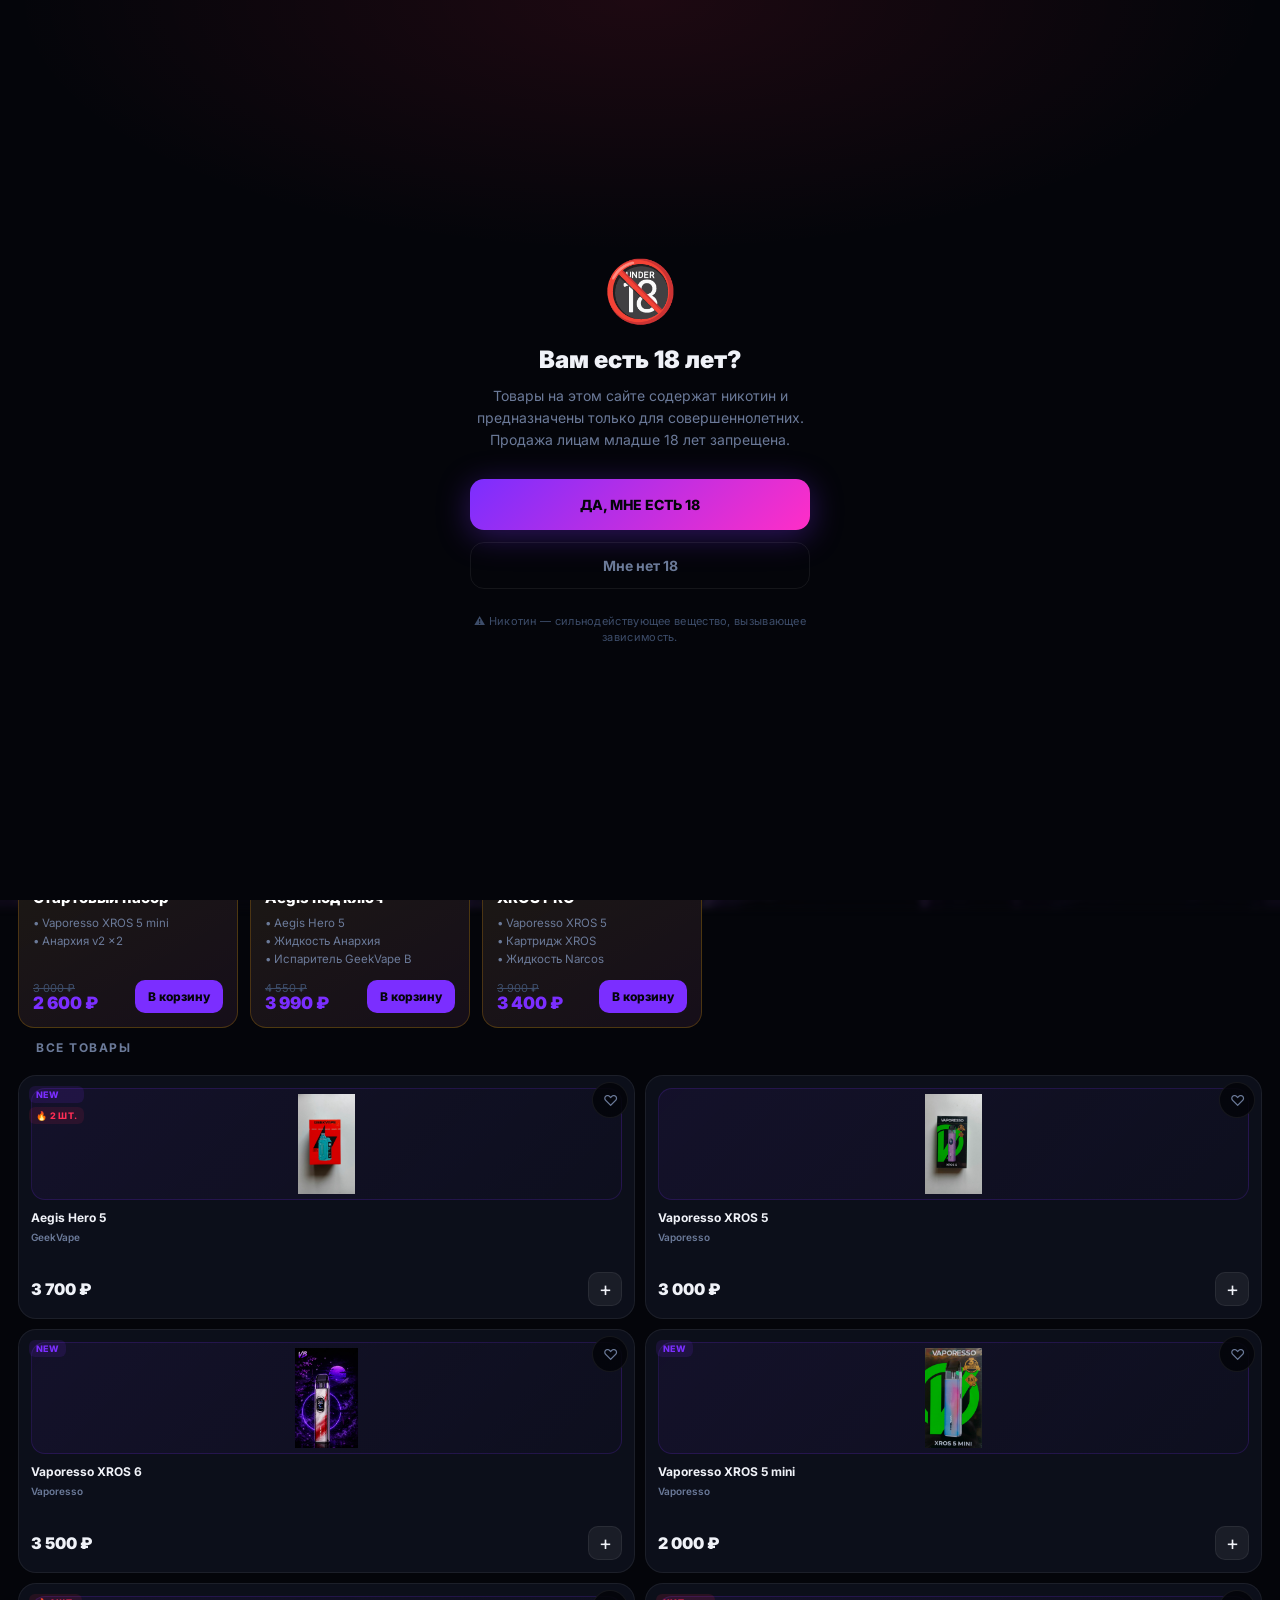
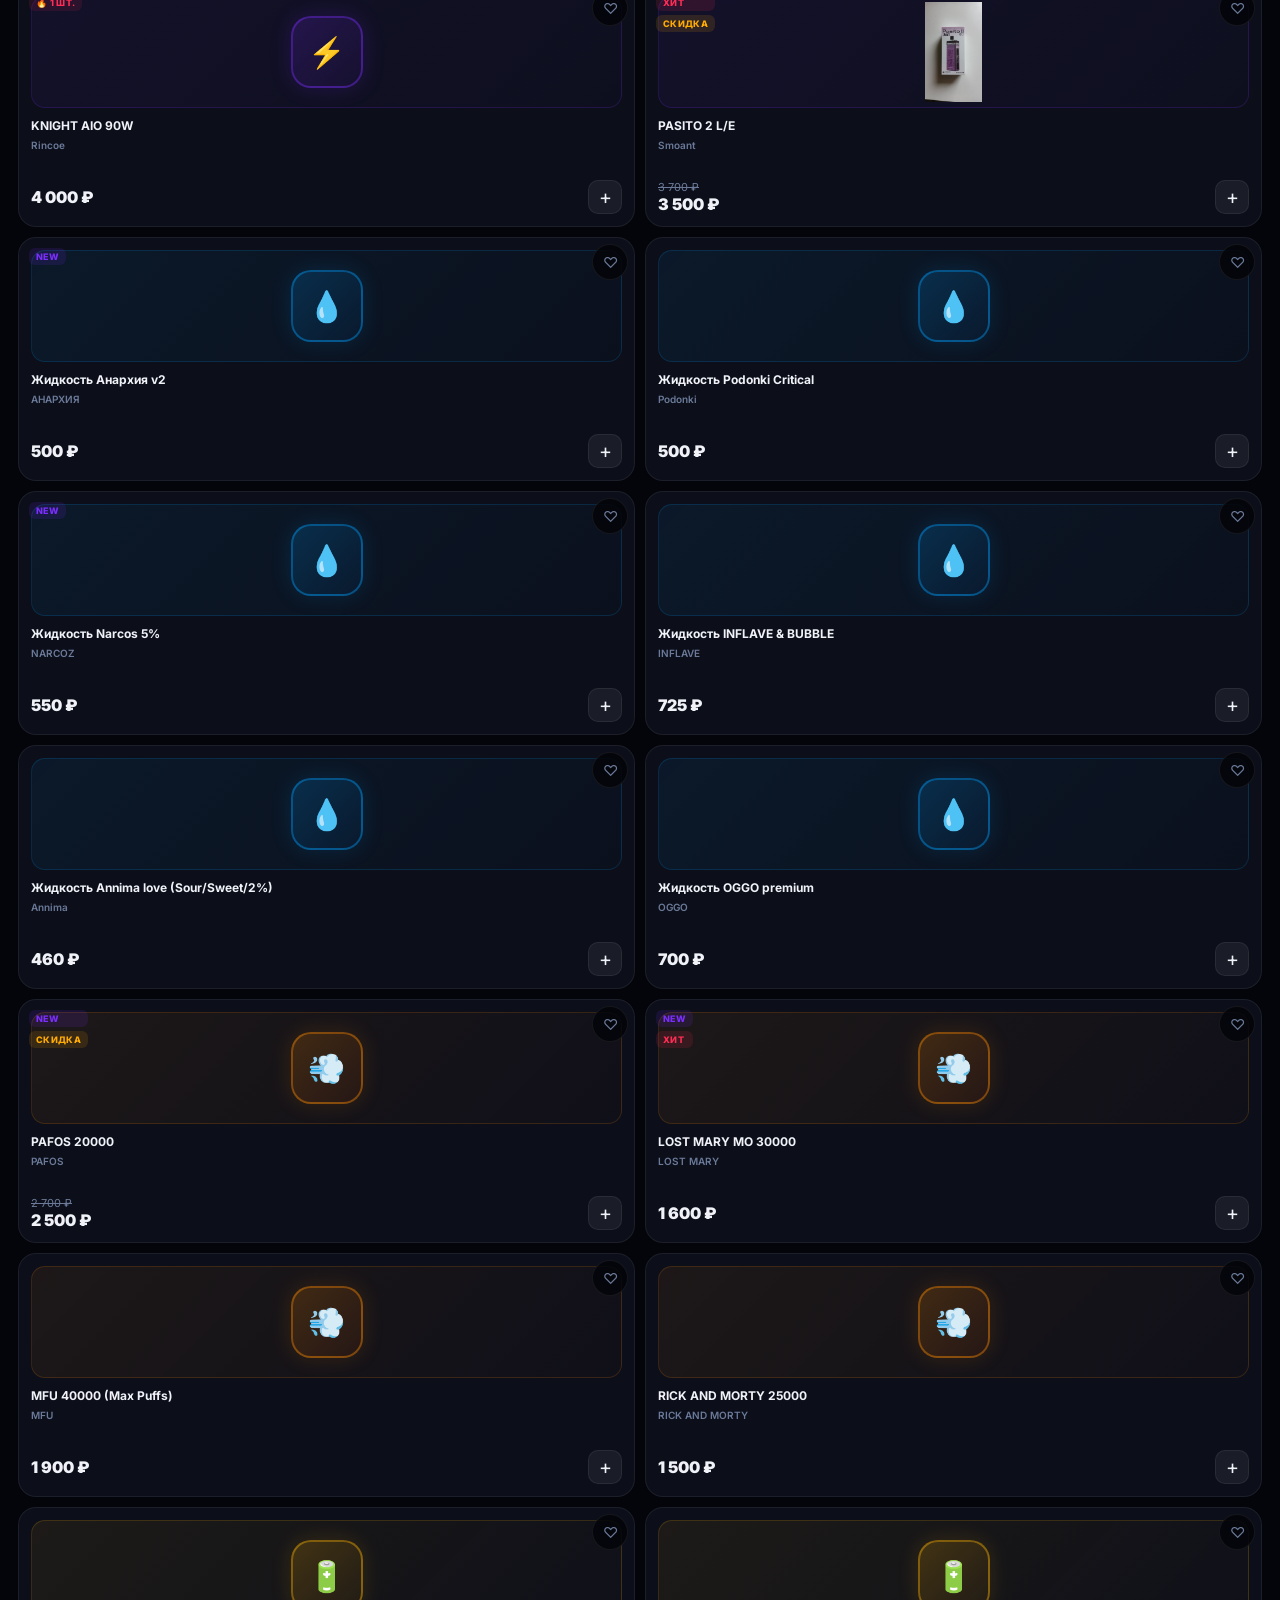
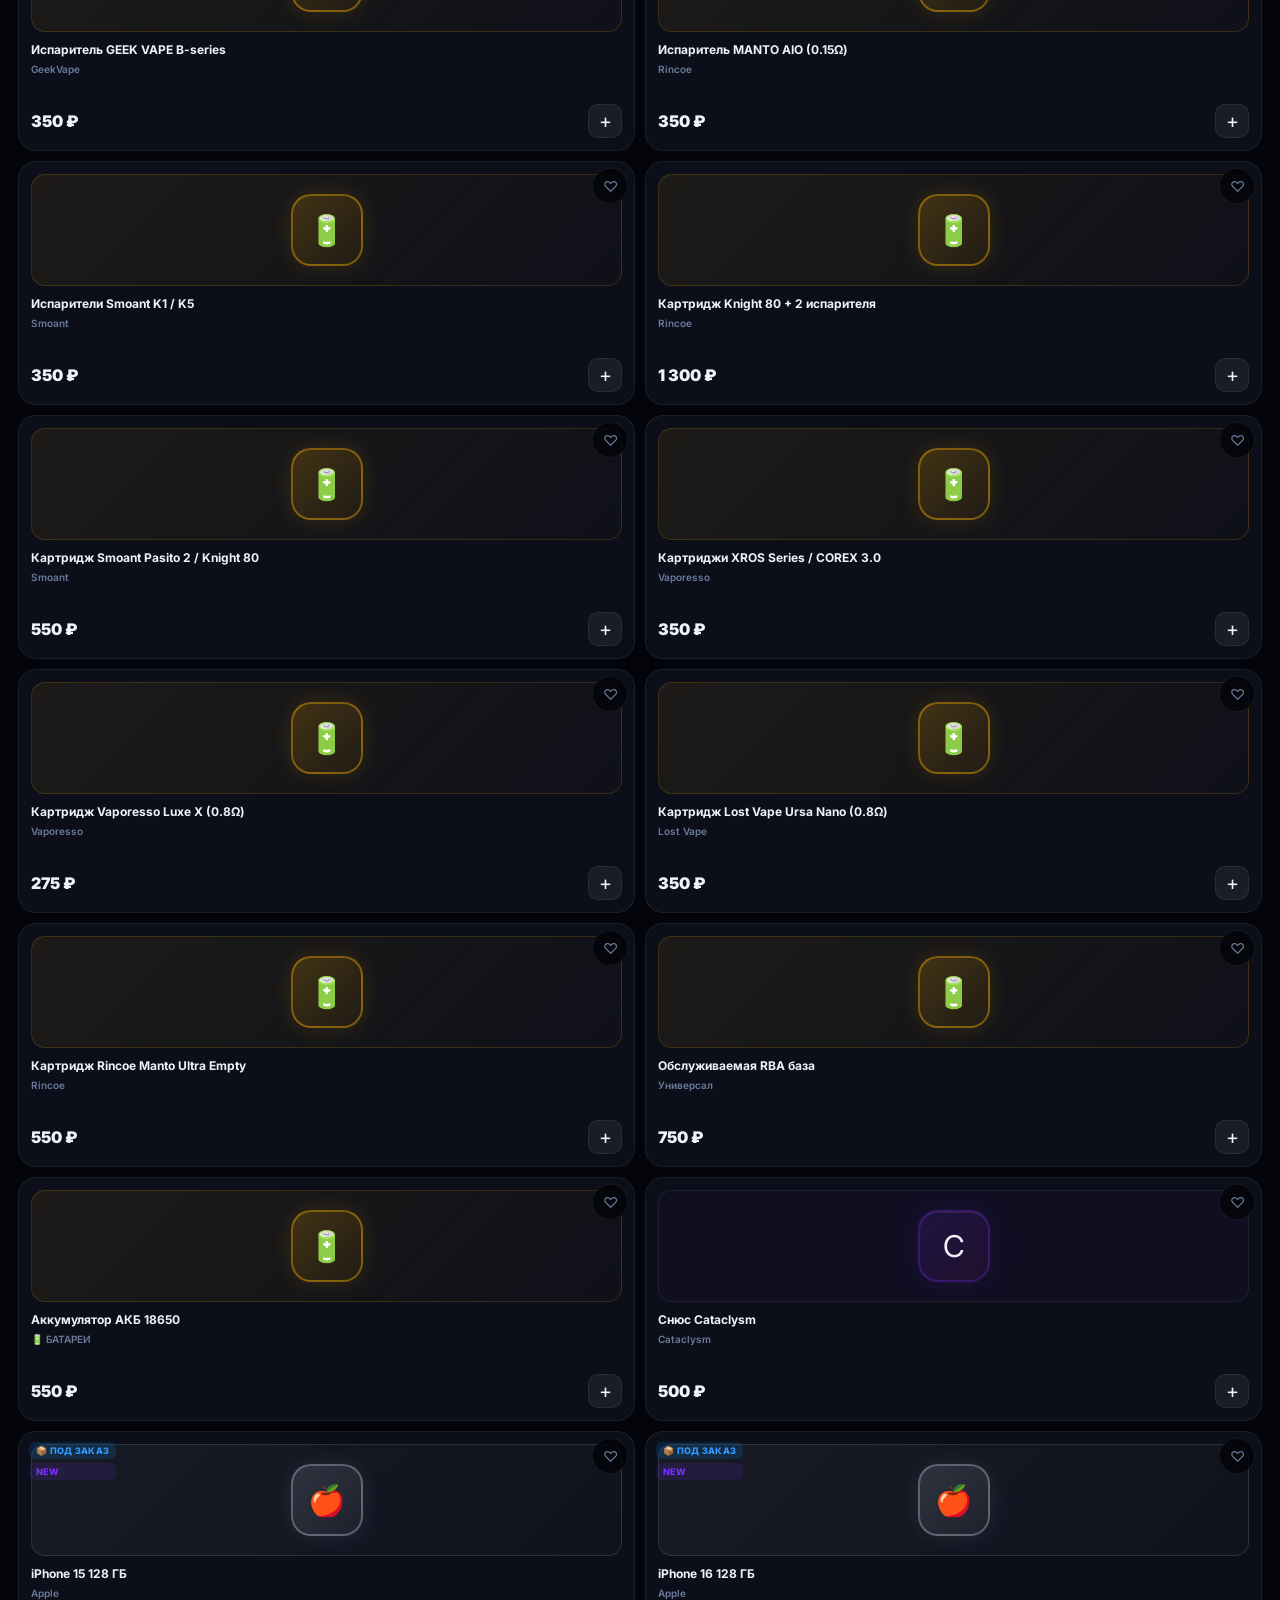
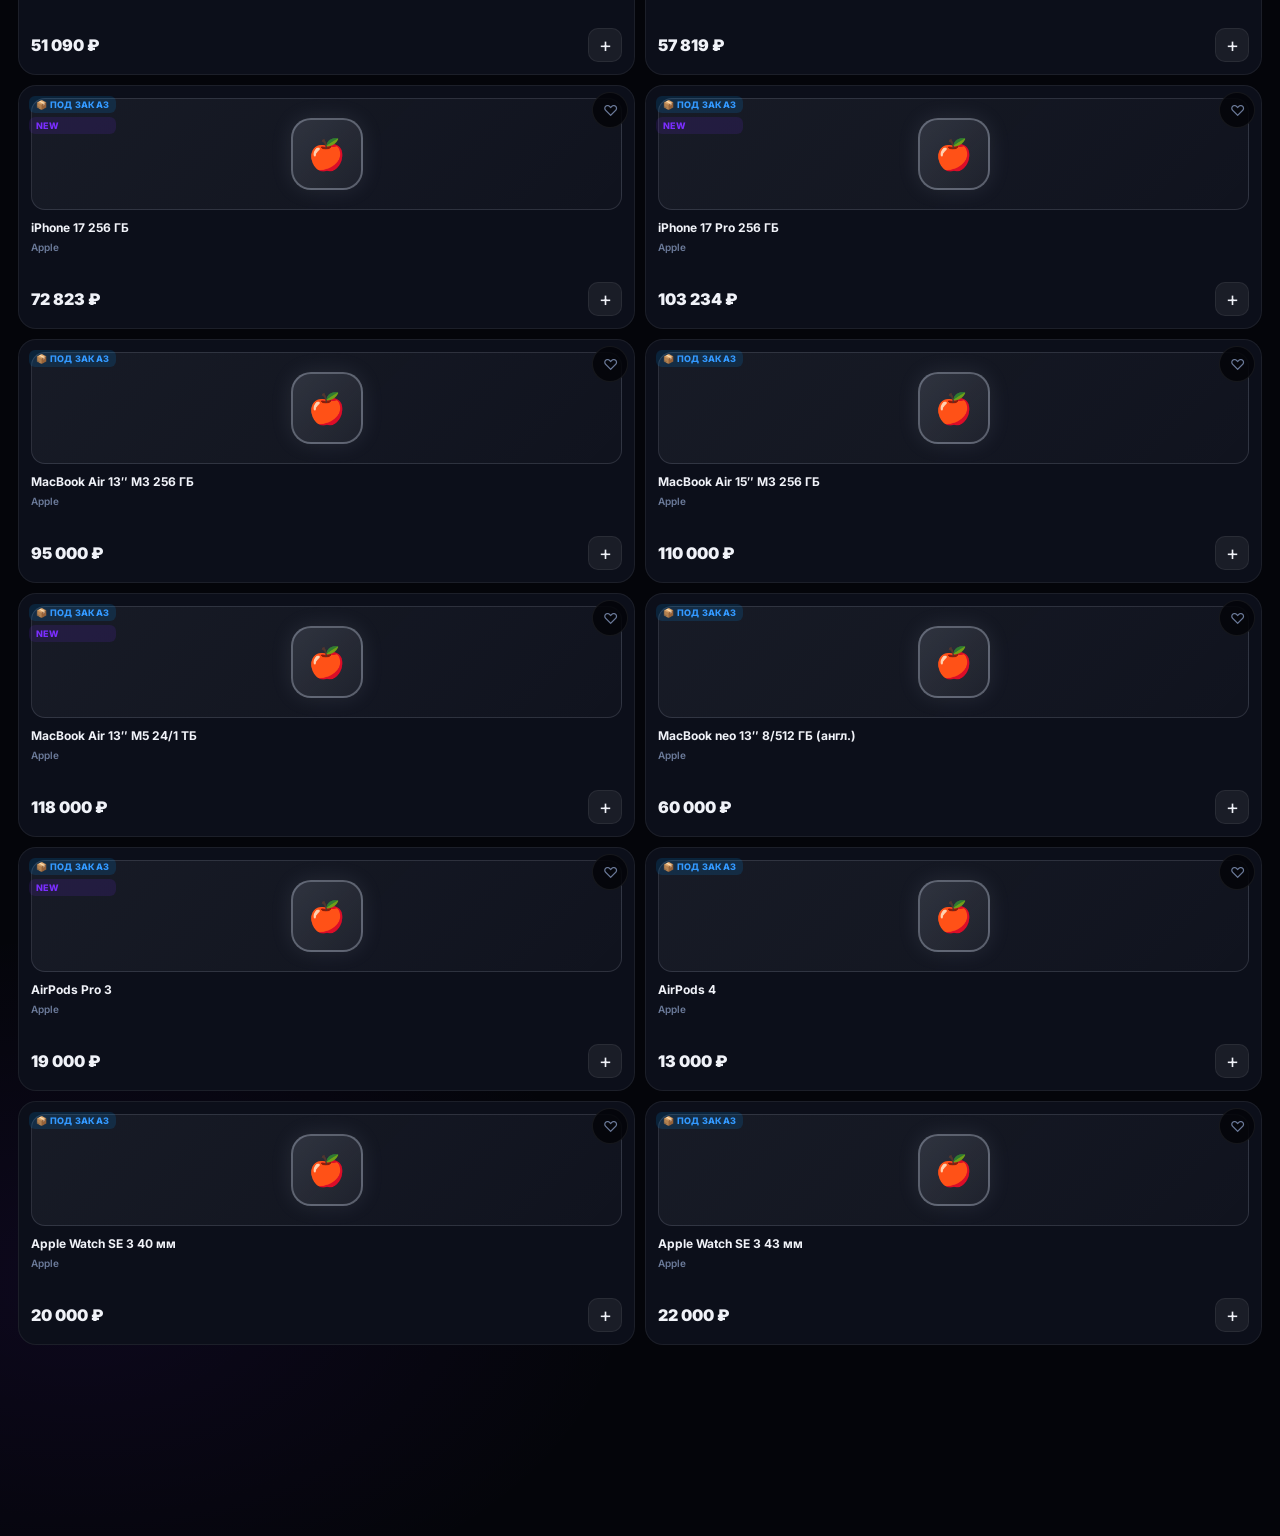
==== commit e3020fa3: "stock: mark Smoant PASITO 2 L/E as out of stock (sold out) Co-Authored-By: Claude Opus 4.8 <noreply@" ====
--- a/index.html
+++ b/index.html
@@ -13,7 +13,7 @@
     <link rel="preconnect" href="https://fonts.googleapis.com">
     <link rel="preconnect" href="https://fonts.gstatic.com" crossorigin>
     <link href="https://fonts.googleapis.com/css2?family=Inter:wght@400;500;600;700;800;900&display=swap" rel="stylesheet">
-    <link rel="stylesheet" href="style.css?v=2026070609">
+    <link rel="stylesheet" href="style.css?v=2026070611">
     <script src="https://telegram.org/js/telegram-web-app.js"></script>
 </head>
 <body class="has-wallpaper">
@@ -643,7 +643,7 @@
     </div>
 
     <button id="scrollTopBtn" class="scroll-top-btn" onclick="window.scrollTo({top:0,behavior:'smooth'})" style="display:none">↑</button>
-    <script src="products.js?v=2026070609"></script>
-    <script src="script.js?v=2026070609"></script>
+    <script src="products.js?v=2026070611"></script>
+    <script src="script.js?v=2026070611"></script>
 </body>
 </html>
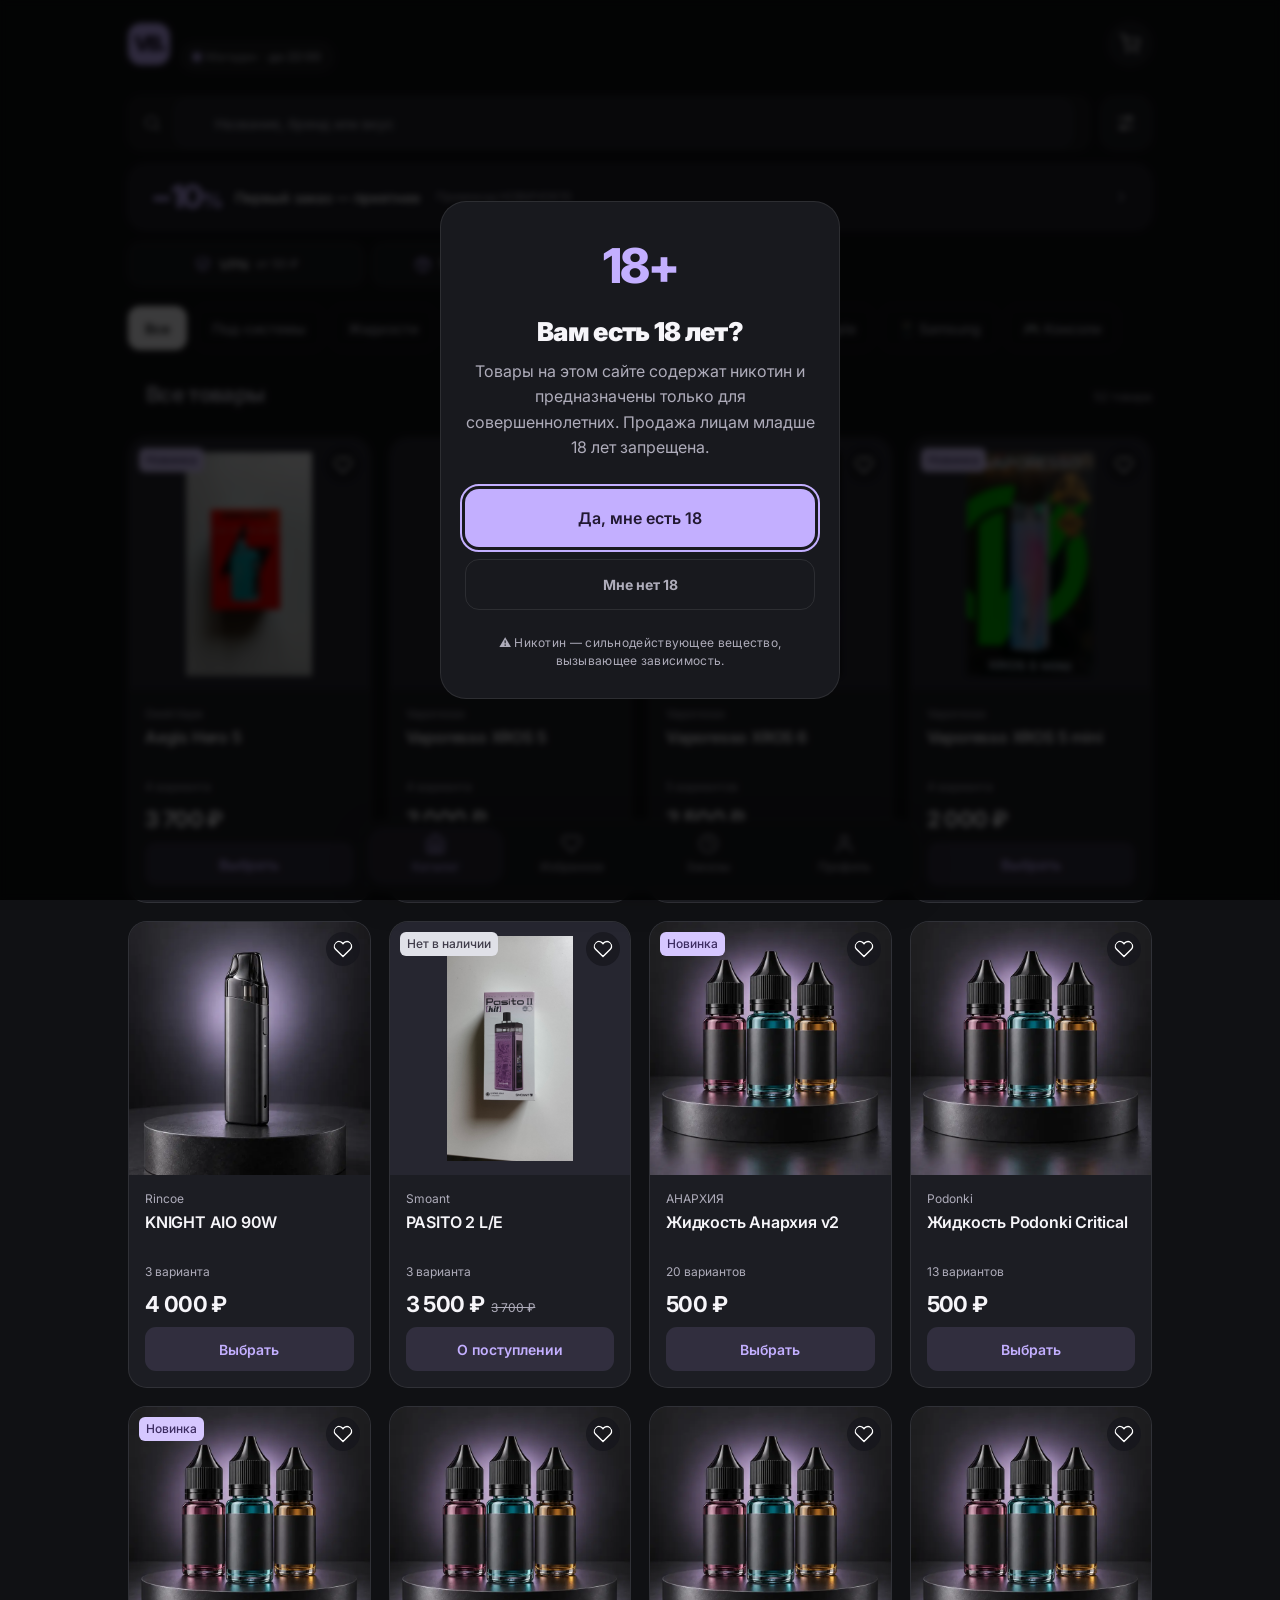
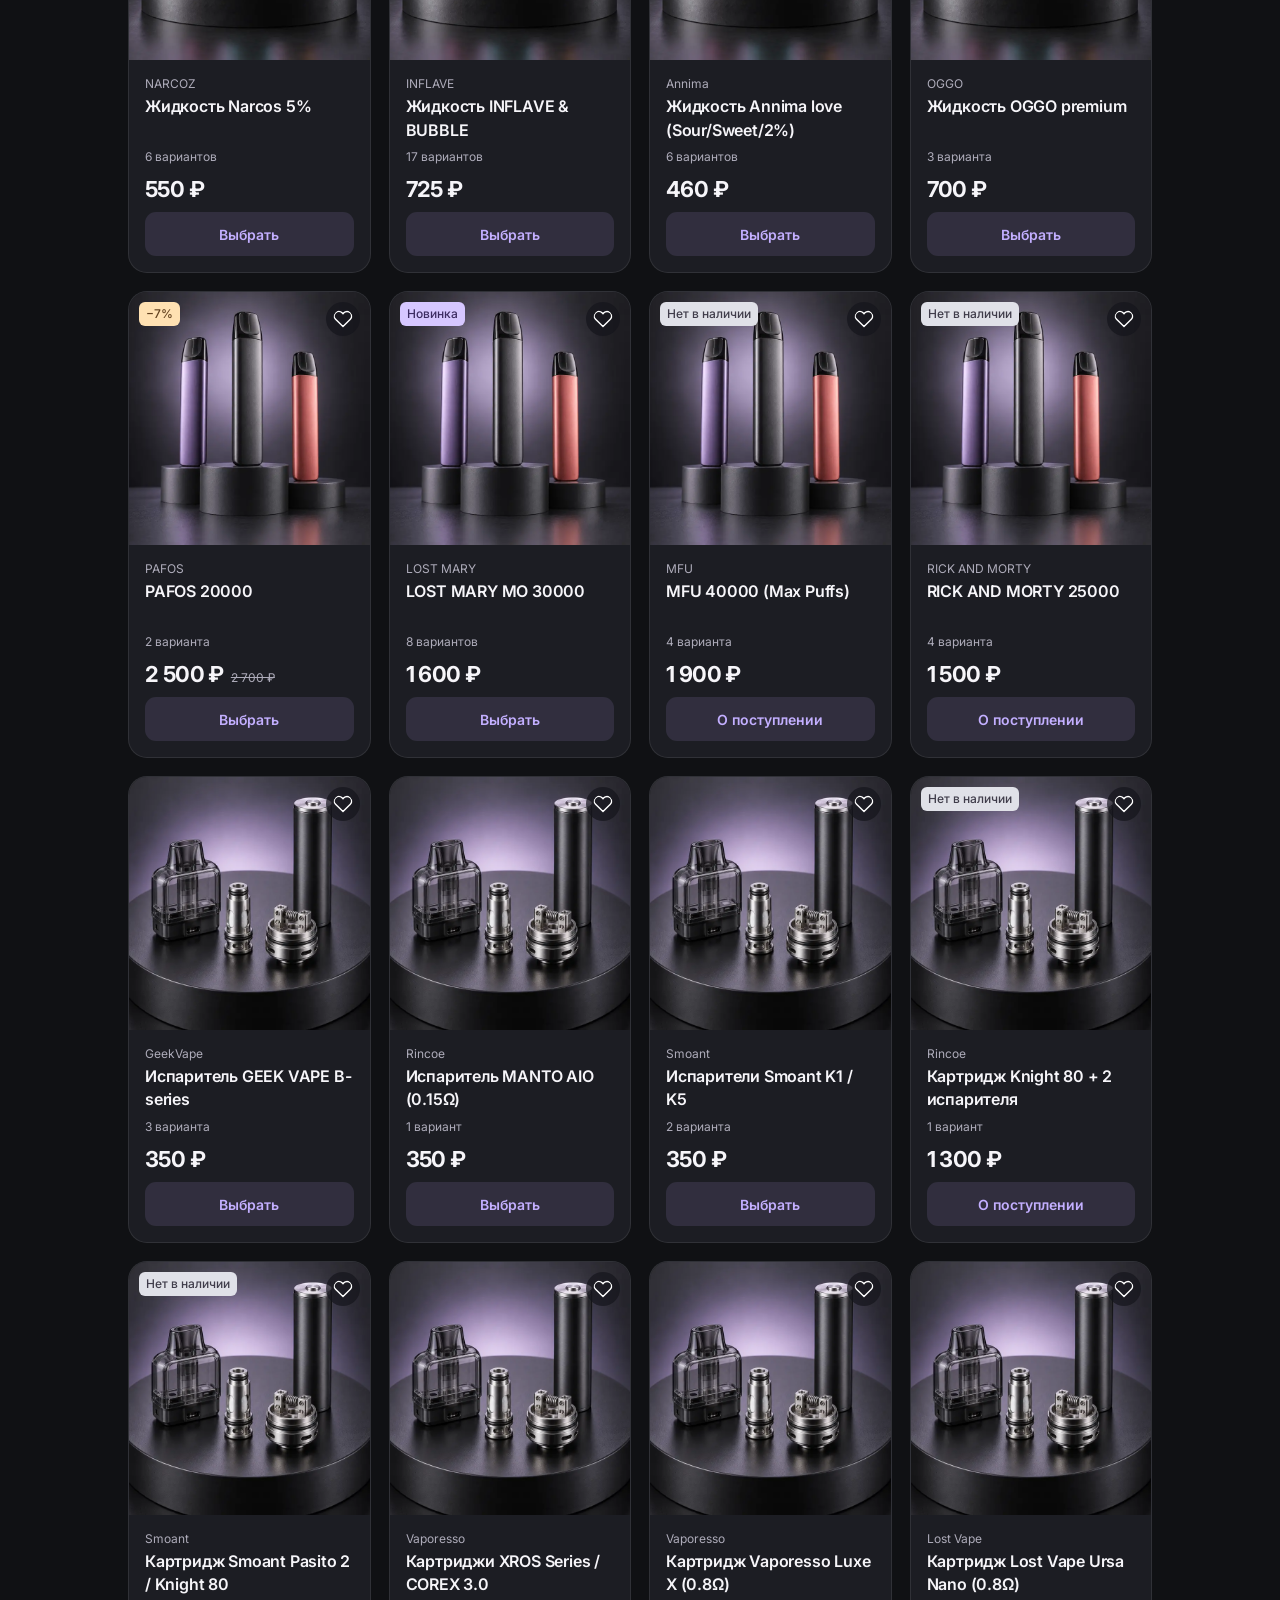
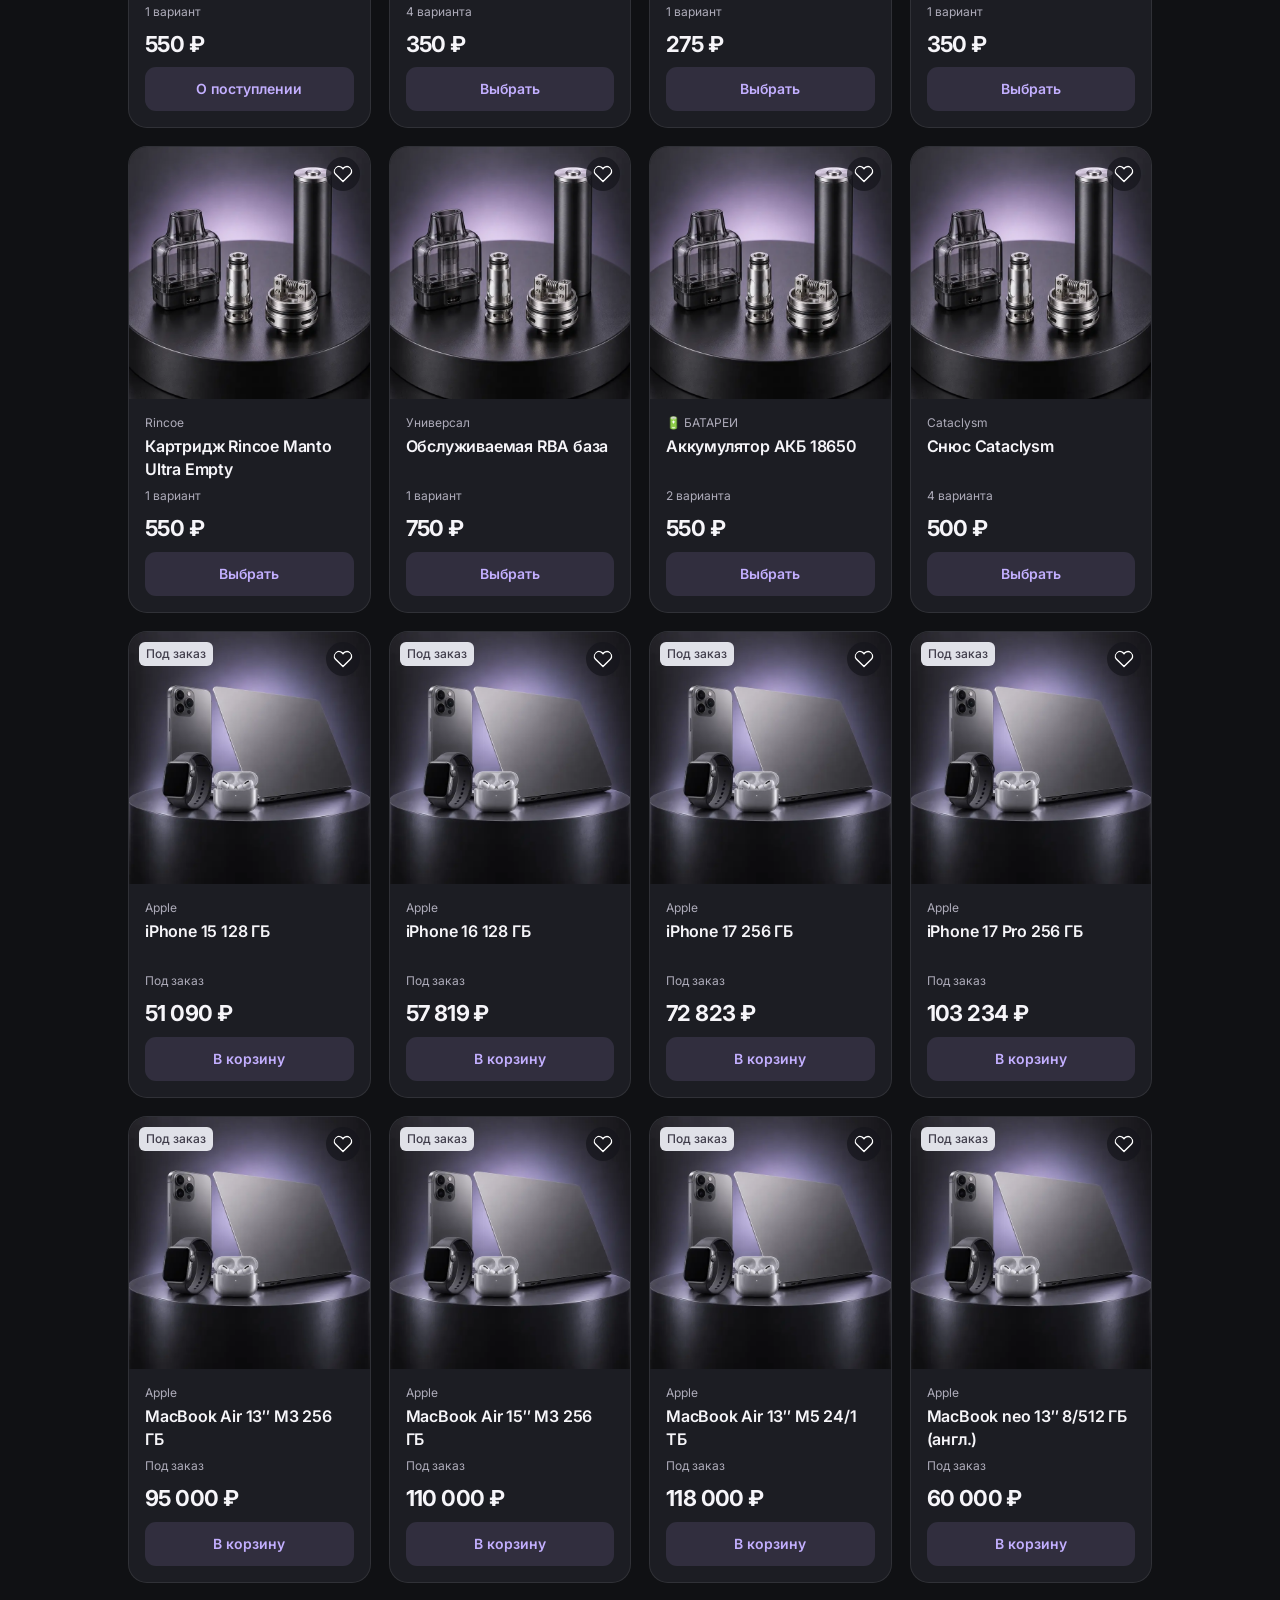
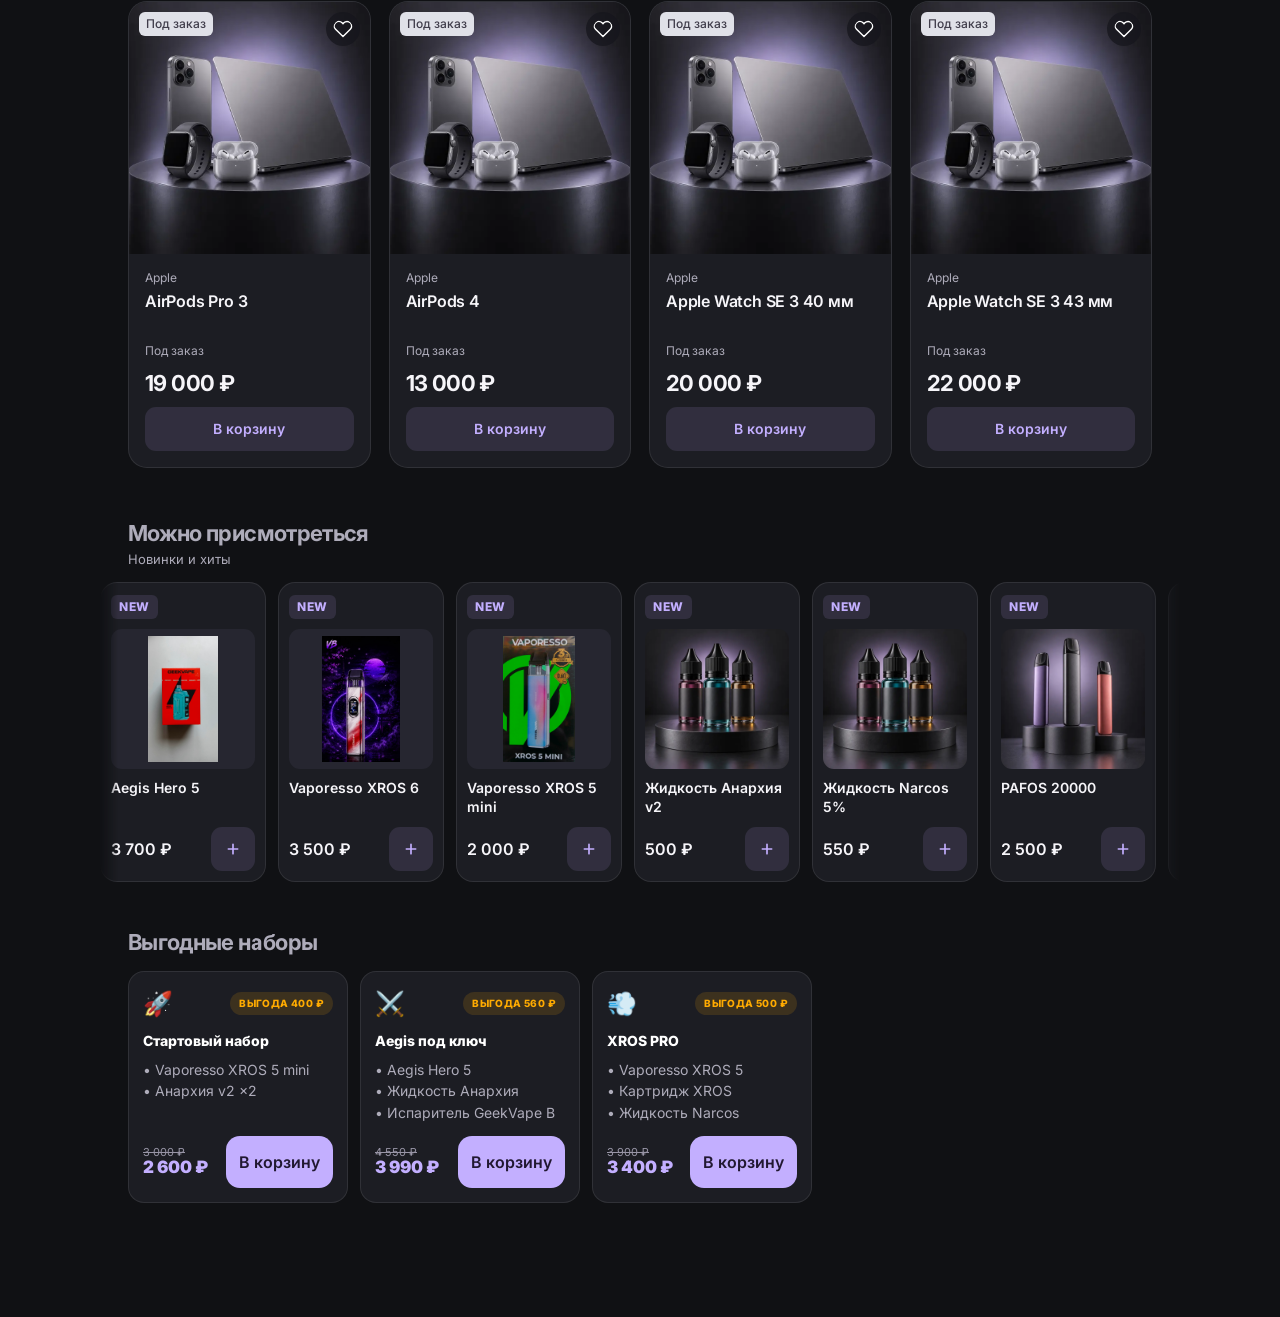
==== commit 4c541527: "Обновить UI и UX Telegram Mini App и карточки товаров" ====
--- a/index.html
+++ b/index.html
@@ -2,24 +2,38 @@
 <html lang="ru">
 <head>
     <meta charset="UTF-8">
-    <meta name="viewport" content="width=device-width, initial-scale=1.0, maximum-scale=1.0, user-scalable=no, viewport-fit=cover, interactive-widget=resizes-visual">
+    <meta name="viewport" content="width=device-width, initial-scale=1.0, viewport-fit=cover, interactive-widget=resizes-visual">
+    <meta name="description" content="VAPEBAZAR — каталог в Магадане. Техника под заказ, VPN, самовывоз и доставка. Никотинсодержащая продукция — только для совершеннолетних.">
+    <meta name="theme-color" content="#101114">
     <meta name="format-detection" content="telephone=no">
     <meta name="apple-mobile-web-app-capable" content="yes">
     <meta name="mobile-web-app-capable" content="yes">
     <meta http-equiv="Cache-Control" content="no-cache, no-store, must-revalidate">
     <meta http-equiv="Pragma" content="no-cache">
     <meta http-equiv="Expires" content="0">
-    <title>VAPEBAZAR | PREMIUM SHOP</title>
+    <title>VAPEBAZAR · Каталог</title>
     <link rel="preconnect" href="https://fonts.googleapis.com">
     <link rel="preconnect" href="https://fonts.gstatic.com" crossorigin>
     <link href="https://fonts.googleapis.com/css2?family=Inter:wght@400;500;600;700;800;900&display=swap" rel="stylesheet">
-    <link rel="stylesheet" href="style.css?v=2026070611">
+    <link rel="stylesheet" href="style.css?v=202609071">
+    <link rel="stylesheet" href="storefront.css?v=202609082">
     <script src="https://telegram.org/js/telegram-web-app.js"></script>
 </head>
-<body class="has-wallpaper">
+<body>
+    <svg class="icon-library" xmlns="http://www.w3.org/2000/svg" aria-hidden="true">
+        <symbol id="i-bag" viewBox="0 0 24 24"><path d="M5 7h14l1 14H4L5 7Z"/><path d="M8 8V6a4 4 0 0 1 8 0v2"/></symbol>
+        <symbol id="i-heart" viewBox="0 0 24 24"><path d="M20.8 4.6a5.5 5.5 0 0 0-7.8 0L12 5.7l-1.1-1.1a5.5 5.5 0 0 0-7.8 7.8L12 21l8.8-8.6a5.5 5.5 0 0 0 0-7.8Z"/></symbol>
+        <symbol id="i-filter" viewBox="0 0 24 24"><path d="M4 7h9m4 0h3M4 17h3m4 0h9"/><circle cx="15" cy="7" r="2"/><circle cx="9" cy="17" r="2"/></symbol>
+        <symbol id="i-shield" viewBox="0 0 24 24"><path d="m12 3 8 3v6c0 5-8 9-8 9s-8-4-8-9V6l8-3Z"/><path d="m8 12 3 3 5-6"/></symbol>
+        <symbol id="i-box" viewBox="0 0 24 24"><path d="m12 3 9 5-9 5-9-5 9-5Zm-9 5v10l9 5 9-5V8M12 13v10M7.5 5.5l9 5"/></symbol>
+        <symbol id="i-chevron" viewBox="0 0 24 24"><path d="m9 5 7 7-7 7"/></symbol>
+        <symbol id="i-check" viewBox="0 0 24 24"><path d="m5 12 4 4L19 6"/></symbol>
+        <symbol id="i-gift" viewBox="0 0 24 24"><path d="M3 8h18v4H3zM5 12v9h14v-9M12 8v13"/><path d="M12 8H8a3 3 0 1 1 3-3l1 3Zm0 0h4a3 3 0 1 0-3-3l-1 3Z"/></symbol>
+        <symbol id="i-chat" viewBox="0 0 24 24"><path d="M21 11.5a8.5 8.5 0 0 1-8.5 8.5H3l2-5a8.5 8.5 0 1 1 16-3.5Z"/><path d="M8 10h8M8 14h5"/></symbol>
+    </svg>
 
     <div id="splashScreen" class="splash-screen">
-        <div class="splash-logo">💨</div>
+        <div class="splash-logo">VB.</div>
         <div class="splash-title">VAPEBAZAR</div>
         <div class="splash-sub">VAPE · TECH · VPN</div>
     </div>
@@ -27,22 +41,22 @@
     <!-- ШАПКА -->
     <header id="appHeader">
         <div class="header-left">
+            <span class="brand-mark" aria-hidden="true">VB.</span>
+            <div>
             <div class="brand-title">VAPEBAZAR</div>
-            <div class="brand-subtitle">Vape · Tech · VPN</div>
+            <div id="shopStatus" class="shop-status"></div>
+            </div>
         </div>
         <div class="header-actions">
-            <div class="header-cart" id="headerCart" onclick="window.openVapeCart()">
+            <button class="header-cart" id="headerCart" aria-label="Открыть корзину" onclick="window.openVapeCart()">
                 <svg width="20" height="20" viewBox="0 0 24 24" fill="none" stroke="currentColor" stroke-width="2" stroke-linecap="round" stroke-linejoin="round"><circle cx="9" cy="21" r="1"/><circle cx="20" cy="21" r="1"/><path d="M1 1h4l2.68 13.39a2 2 0 0 0 2 1.61h9.72a2 2 0 0 0 2-1.61L23 6H6"/></svg>
                 <div id="cartCount" class="cart-count">0</div>
-            </div>
+            </button>
         </div>
     </header>
 
     <!-- ТАБЫ: КАТАЛОГ -->
     <section class="tab-section" data-tab="catalog">
-
-        <!-- СТАТУС МАГАЗИНА -->
-        <div id="shopStatus" class="shop-status"></div>
 
         <!-- ДОЖИМ БРОШЕННОЙ КОРЗИНЫ -->
         <div id="cartReminder" class="cart-reminder" style="display:none;">
@@ -51,39 +65,34 @@
             <span class="cart-reminder-close" onclick="window.dismissCartReminder()">✕</span>
         </div>
 
-        <!-- HERO БАННЕР -->
-        <div class="hero-banner" onclick="window.showOnboardingPromo()">
-            <div class="hero-orb"></div>
-            <div class="hero-content">
-                <div class="hero-tag">🎁 Промокод для новичков</div>
-                <div class="hero-title">НОВИЧОК10</div>
-                <div class="hero-sub">Скидка 10% на первый заказ</div>
-                <div class="hero-timer">
-                    <span class="ht-label">⏳ До конца акции</span>
-                    <div class="ht-digits">
-                        <span class="ht-seg" id="htH">00</span>
-                        <span class="ht-colon">:</span>
-                        <span class="ht-seg" id="htM">00</span>
-                        <span class="ht-colon">:</span>
-                        <span class="ht-seg" id="htS">00</span>
-                    </div>
-                </div>
-            </div>
-        </div>
-
-        <!-- ПОИСК -->
-        <div class="search-wrapper">
-            <svg class="search-icon" width="16" height="16" viewBox="0 0 24 24" fill="none" stroke="currentColor" stroke-width="2"><circle cx="11" cy="11" r="8"/><path d="m21 21-4.35-4.35"/></svg>
-            <input type="text" id="searchInput" class="search-input" placeholder="Поиск товаров и брендов..." oninput="window._filterDebounced()">
-            <span class="search-clear" id="searchClear" onclick="window.clearSearch()" style="display:none;">✕</span>
+        <div class="catalog-search-row">
+            <div class="search-wrapper">
+                <svg class="search-icon" viewBox="0 0 24 24" fill="none" stroke="currentColor" stroke-width="1.8"><circle cx="10.5" cy="10.5" r="7.5"/><path d="m16 16 5 5"/></svg>
+                <input type="search" id="searchInput" class="search-input" aria-label="Поиск по каталогу" placeholder="Название, бренд или вкус" enterkeyhint="search" autocomplete="off" oninput="window._filterDebounced()">
+                <button class="search-clear" id="searchClear" aria-label="Очистить поиск" onclick="window.clearSearch()" style="display:none;">✕</button>
+            </div>
+            <button class="filter-toggle" id="filterToggle" onclick="window.toggleFilters()" aria-label="Фильтры и сортировка" aria-expanded="false" aria-controls="catalogFilters">
+                <svg class="ui-icon"><use href="#i-filter"/></svg><span id="filterCount" class="filter-count" hidden>0</span>
+            </button>
+        </div>
+        <button class="welcome-banner" onclick="window.showOnboardingPromo()">
+            <span class="welcome-value">−10<span>%</span></span>
+            <span class="welcome-copy"><strong>Первый заказ — приятнее</strong><span>Промокод НОВИЧОК10</span></span>
+            <svg class="ui-icon"><use href="#i-chevron"/></svg>
+        </button>
+        <div class="service-shortcuts" aria-label="Разделы магазина">
+            <button onclick="window.openVpnStore()"><svg class="ui-icon"><use href="#i-shield"/></svg> VPN <small>от 50 ₽</small></button>
+            <button onclick="window.openSpecialOrder()"><svg class="ui-icon"><use href="#i-box"/></svg> Техника под заказ</button>
         </div>
 
         <!-- КАТЕГОРИИ -->
         <div id="categories" class="categories-container"></div>
 
+        <div id="catalogFilters" class="catalog-filters" hidden>
+            <div class="filter-panel-heading">Сортировка и фильтры</div>
         <!-- ФИЛЬТРЫ / СОРТИРОВКА -->
         <div id="filterBar" class="filter-bar">
-            <button class="filter-chip active" data-reset onclick="window.resetFilters()">Все</button>
+            <button class="filter-chip active" data-reset onclick="window.resetFilters()">Сбросить</button>
             <button class="filter-chip" data-value="price-asc" onclick="window.selectFilterChip(this,'sort','price-asc')">Цена ↑</button>
             <button class="filter-chip" data-value="price-desc" onclick="window.selectFilterChip(this,'sort','price-desc')">Цена ↓</button>
             <button class="filter-chip" data-value="sale" onclick="window.selectFilterChip(this,'filter','sale')">Скидки</button>
@@ -94,23 +103,26 @@
         <!-- ФИЛЬТР ПО БРЕНДУ -->
         <div id="brandFilterRow" class="brand-filter-row"></div>
 
+        </div>
+
+        <div class="catalog-heading-row">
+            <h1 class="section-heading" id="allProductsLabel">Все товары</h1>
+            <div class="results-count" id="resultsCount" role="status" aria-live="polite"></div>
+        </div>
+        <main id="products" class="products-grid" aria-label="Товары"></main>
         <!-- ХИТЫ ПРОДАЖ -->
         <div id="featuredSection" class="featured-section" style="display:none;">
-            <div class="section-heading">🔥 Хиты продаж</div>
+            <div class="section-heading">Можно присмотреться <span class="section-caption">Новинки и хиты</span></div>
             <div id="featuredList" class="featured-list"></div>
         </div>
 
         <!-- ВЫГОДНЫЕ НАБОРЫ -->
         <div id="combosSection" class="combos-section" style="display:none;">
-            <div class="section-heading">🎁 Выгодные наборы</div>
+            <div class="section-heading">Выгодные наборы</div>
             <div id="combosList" class="combos-list"></div>
         </div>
 
-        <div class="catalog-heading-row">
-            <div class="section-heading" id="allProductsLabel">Все товары</div>
-            <div class="results-count" id="resultsCount"></div>
-        </div>
-        <main id="products" class="products-grid"></main>
+
     </section>
 
     <!-- ТАБ: ИЗБРАННОЕ -->
@@ -130,7 +142,7 @@
         <div class="profile-hero">
             <div class="profile-avatar-wrap">
                 <div class="profile-avatar-ring"></div>
-                <div class="profile-avatar" id="profileAvatar" onclick="window.diagnoseAvatar()">
+                <div class="profile-avatar" id="profileAvatar">
                     <span id="profileAvatarFallback">V</span>
                     <img id="profileAvatarImg" style="display:none;" alt="">
                 </div>
@@ -152,22 +164,22 @@
             </div>
             <div class="profile-card customize-card">
                 <div class="customize-head">
-                    <div class="pc-icon" style="background:rgba(var(--accent-rgb),0.12);color:rgb(var(--accent-rgb));">🎨</div>
+                    <div class="pc-icon" style="background:rgba(var(--accent-rgb),0.12);color:rgb(var(--accent-rgb));"><svg class="ui-icon"><use href="#i-filter"/></svg></div>
                     <div class="pc-text">
                         <div class="pc-title">Цвет оформления</div>
                         <div class="pc-sub">Выберите акцент приложения</div>
                     </div>
                 </div>
                 <div class="theme-row" id="themeRow">
-                    <div class="theme-swatch" data-theme="green"  style="background:#00f07c;" onclick="window.setTheme('green')"></div>
-                    <div class="theme-swatch" data-theme="purple" style="background:#7b2eff;" onclick="window.setTheme('purple')"></div>
-                    <div class="theme-swatch" data-theme="pink"   style="background:#ff4d94;" onclick="window.setTheme('pink')"></div>
-                    <div class="theme-swatch" data-theme="blue"   style="background:#00aaff;" onclick="window.setTheme('blue')"></div>
-                    <div class="theme-swatch" data-theme="gold"   style="background:#ffb000;" onclick="window.setTheme('gold')"></div>
+                    <div class="theme-swatch" data-theme="green"  style="background:#7ddbb0;" onclick="window.setTheme('green')"></div>
+                    <div class="theme-swatch" data-theme="purple" style="background:#c3afff;" onclick="window.setTheme('purple')"></div>
+                    <div class="theme-swatch" data-theme="pink"   style="background:#ffa6c7;" onclick="window.setTheme('pink')"></div>
+                    <div class="theme-swatch" data-theme="blue"   style="background:#7cc5ff;" onclick="window.setTheme('blue')"></div>
+                    <div class="theme-swatch" data-theme="gold"   style="background:#f5cb74;" onclick="window.setTheme('gold')"></div>
                 </div>
             </div>
             <div class="profile-card bonus-profile-card" onclick="window.openBonusInfo()">
-                <div class="pc-icon" style="background:rgba(160,107,255,0.12);color:#a06bff;">💎</div>
+                <div class="pc-icon" style="background:rgba(160,107,255,0.12);color:#a06bff;"><svg class="ui-icon"><use href="#i-gift"/></svg></div>
                 <div class="pc-text">
                     <div class="pc-title">Бонусные баллы</div>
                     <div class="pc-sub"><b id="profileBonusBalance">0</b> баллов · 1 балл = 1 ₽</div>
@@ -175,15 +187,15 @@
                 <svg width="16" height="16" viewBox="0 0 24 24" fill="none" stroke="currentColor" stroke-width="2.5" stroke-linecap="round" stroke-linejoin="round"><path d="m9 18 6-6-6-6"/></svg>
             </div>
             <div class="profile-card" onclick="window.openSpecialOrder()">
-                <div class="pc-icon" style="background:rgba(255,45,85,0.10);color:#ff2d55;">📦</div>
+                <div class="pc-icon" style="background:rgba(255,45,85,0.10);color:#ff2d55;"><svg class="ui-icon"><use href="#i-box"/></svg></div>
                 <div class="pc-text">
-                    <div class="pc-title">Заказать под заказ</div>
+                    <div class="pc-title">Техника под заказ</div>
                     <div class="pc-sub">Не нашли товар? Привезём из Москвы</div>
                 </div>
                 <svg width="16" height="16" viewBox="0 0 24 24" fill="none" stroke="currentColor" stroke-width="2.5" stroke-linecap="round" stroke-linejoin="round"><path d="m9 18 6-6-6-6"/></svg>
             </div>
             <div class="profile-card" onclick="window.openVpnStore()">
-                <div class="pc-icon" style="background:rgba(0,240,124,0.10);color:#00f07c;">🛡️</div>
+                <div class="pc-icon" style="background:rgba(0,240,124,0.10);color:#00f07c;"><svg class="ui-icon"><use href="#i-shield"/></svg></div>
                 <div class="pc-text">
                     <div class="pc-title">VPN-подписка</div>
                     <div class="pc-sub">Быстрый VPN без блокировок · от 50 ₽</div>
@@ -191,7 +203,7 @@
                 <svg width="16" height="16" viewBox="0 0 24 24" fill="none" stroke="currentColor" stroke-width="2.5" stroke-linecap="round" stroke-linejoin="round"><path d="m9 18 6-6-6-6"/></svg>
             </div>
             <div class="profile-card" onclick="window.openReferral()">
-                <div class="pc-icon" style="background:rgba(255,171,0,0.10);color:#ffab00;">🎁</div>
+                <div class="pc-icon" style="background:rgba(255,171,0,0.10);color:#ffab00;"><svg class="ui-icon"><use href="#i-gift"/></svg></div>
                 <div class="pc-text">
                     <div class="pc-title">Реферальная программа</div>
                     <div class="pc-sub">Приглашай друзей — получай скидки</div>
@@ -199,7 +211,7 @@
                 <svg width="16" height="16" viewBox="0 0 24 24" fill="none" stroke="currentColor" stroke-width="2.5" stroke-linecap="round" stroke-linejoin="round"><path d="m9 18 6-6-6-6"/></svg>
             </div>
             <div class="profile-card" onclick="window.openSupport()">
-                <div class="pc-icon" style="background:rgba(var(--accent-rgb),0.08);color:rgb(var(--accent-rgb));">💬</div>
+                <div class="pc-icon" style="background:rgba(var(--accent-rgb),0.08);color:rgb(var(--accent-rgb));"><svg class="ui-icon"><use href="#i-chat"/></svg></div>
                 <div class="pc-text">
                     <div class="pc-title">Поддержка</div>
                     <div class="pc-sub">Ответим быстро в Telegram</div>
@@ -207,7 +219,7 @@
                 <svg width="16" height="16" viewBox="0 0 24 24" fill="none" stroke="currentColor" stroke-width="2.5" stroke-linecap="round" stroke-linejoin="round"><path d="m9 18 6-6-6-6"/></svg>
             </div>
             <div class="profile-card" onclick="window.subscribeNewsletter()" id="profileNewsletterCard">
-                <div class="pc-icon" style="background:rgba(0,201,255,0.10);color:#00c9ff;">📣</div>
+                <div class="pc-icon" style="background:rgba(0,201,255,0.10);color:#00c9ff;"><svg class="ui-icon"><use href="#i-chat"/></svg></div>
                 <div class="pc-text">
                     <div class="pc-title">Рассылка</div>
                     <div class="pc-sub" id="profileNewsletterSub">Узнавай об акциях первым</div>
@@ -218,7 +230,7 @@
     </section>
 
     <!-- BOTTOM TAB BAR -->
-    <nav class="bottom-tabs">
+    <nav class="bottom-tabs" aria-label="Главная навигация">
         <button class="tab-btn active" data-target="catalog" onclick="window.switchTab('catalog')">
             <svg width="22" height="22" viewBox="0 0 24 24" fill="none" stroke="currentColor" stroke-width="2" stroke-linecap="round" stroke-linejoin="round"><path d="M3 9l9-7 9 7v11a2 2 0 0 1-2 2H5a2 2 0 0 1-2-2z"/><polyline points="9 22 9 12 15 12 15 22"/></svg>
             <span>Каталог</span>
@@ -229,7 +241,7 @@
         </button>
         <button class="tab-btn" data-target="history" onclick="window.switchTab('history')">
             <svg width="22" height="22" viewBox="0 0 24 24" fill="none" stroke="currentColor" stroke-width="2" stroke-linecap="round" stroke-linejoin="round"><circle cx="12" cy="12" r="10"/><path d="M12 6v6l4 2"/></svg>
-            <span>История</span>
+            <span>Заказы</span>
         </button>
         <button class="tab-btn" data-target="profile" onclick="window.switchTab('profile')">
             <svg width="22" height="22" viewBox="0 0 24 24" fill="none" stroke="currentColor" stroke-width="2" stroke-linecap="round" stroke-linejoin="round"><path d="M20 21v-2a4 4 0 0 0-4-4H8a4 4 0 0 0-4 4v2"/><circle cx="12" cy="7" r="4"/></svg>
@@ -244,7 +256,7 @@
                 <svg width="18" height="18" viewBox="0 0 24 24" fill="none" stroke="currentColor" stroke-width="2" stroke-linecap="round" stroke-linejoin="round"><circle cx="9" cy="21" r="1"/><circle cx="20" cy="21" r="1"/><path d="M1 1h4l2.68 13.39a2 2 0 0 0 2 1.61h9.72a2 2 0 0 0 2-1.61L23 6H6"/></svg>
             </div>
             <div>
-                <div class="cart-bar-label">Корзина</div>
+                <div class="cart-bar-label">Открыть корзину</div>
                 <div class="cart-bar-sub" id="cartBarSub">Пусто</div>
             </div>
         </div>
@@ -256,18 +268,20 @@
         <div class="drawer">
             <div class="drawer-handle"></div>
             <div class="drawer-header">
-                <div id="popupName" class="drawer-title">Товар</div>
+                <div class="drawer-title">О товаре</div>
                 <div class="close-drawer-btn" onclick="window.closeVapePopup()">✕</div>
             </div>
             <div class="popup-scroll-content">
                 <div id="popupImgWrapper" class="popup-image-center">
-                    <img id="popupImg" class="product-img" src="" alt="" style="display:none;">
+                    <img id="popupImg" class="product-img" alt="" style="display:none;">
                     <div id="popupPlaceholder" class="product-img-placeholder" style="display:none;">V</div>
                 </div>
-                <div id="popupBrand" class="popup-brand"></div>
+                <div class="product-detail-meta"><div id="popupBrand" class="popup-brand"></div><span id="popupAvailability" class="product-availability"></span></div>
+                <h2 id="popupName" class="product-detail-title">Товар</h2>
+                <p id="popupArtworkNote" class="artwork-note" hidden>Иллюстрация категории. Фото конкретной модели уточните у менеджера.</p>
                 <p id="popupDesc" class="product-description-text"></p>
                 <div id="popupFlavorsBlock" class="flavors-section">
-                    <div class="section-label">Выберите вкус / цвет</div>
+                    <div class="variant-heading"><div class="section-label" id="popupVariantLabel">Выберите вариант</div><span id="popupSelection" class="variant-selection">Не выбран</span></div>
                     <div id="popupFlavors" class="flavors-grid"></div>
                 </div>
                 <div id="relatedSection" class="related-section" style="display:none;">
@@ -281,7 +295,7 @@
                         <div class="popup-price-label">Цена</div>
                         <div id="popupFooterPrice" class="footer-price-label">0 ₽</div>
                     </div>
-                    <button class="action-btn popup-add-btn" onclick="window.addToCart()">
+                    <button id="popupAddButton" class="action-btn popup-add-btn" onclick="window.addToCart()">
                         <svg width="18" height="18" viewBox="0 0 24 24" fill="none" stroke="currentColor" stroke-width="2.5" stroke-linecap="round"><path d="M12 5v14M5 12h14"/></svg>
                         В корзину
                     </button>
@@ -298,11 +312,11 @@
         <div class="drawer">
             <div class="drawer-handle"></div>
             <div class="drawer-header">
-                <div class="drawer-title">Корзина</div>
+                <div class="cart-heading"><button id="checkoutBack" class="checkout-back" aria-label="Вернуться к товарам" onclick="window.setCheckoutStep('cart')" hidden>←</button><div><div class="drawer-title" id="cartTitle">Корзина</div><div id="cartSubtitle" class="drawer-subtitle"></div></div></div>
                 <div class="close-drawer-btn" onclick="window.closeVapeCart()">✕</div>
             </div>
             <div class="popup-scroll-content">
-                <div id="newsletterBanner" class="newsletter-banner" style="display:none;">
+                <div id="newsletterBanner" class="newsletter-banner" hidden style="display:none;">
                     <div class="nl-icon">📣</div>
                     <div class="nl-text">
                         <div class="nl-title">Акции и новинки</div>
@@ -310,16 +324,16 @@
                     </div>
                     <button class="nl-btn" id="nlBtn" onclick="window.subscribeNewsletter()">Подписаться</button>
                 </div>
+                <div id="checkoutSteps" class="checkout-steps" aria-label="Этап оформления"><span data-step="cart" aria-current="step">1. Корзина</span><span data-step="details">2. Получение</span></div>
                 <div id="cartItemsList" class="cart-items-vertical-list"></div>
-                <div id="orderFormBlock" class="order-form-wrapper" style="display:none;">
-
+                <div id="cartBenefits" class="cart-benefits">
                     <div class="section-label">Промокод</div>
                     <div class="promo-row">
                         <div class="input-icon-group promo-input-group">
                             <span class="input-icon">🎟️</span>
-                            <input type="text" id="promoInput" class="form-input" placeholder="Введите промокод" style="text-transform:uppercase;">
-                        </div>
-                        <button id="promoApplyBtn" class="promo-btn" onclick="window.applyPromoCode()">ОК</button>
+                            <input type="text" id="promoInput" aria-label="Промокод" autocomplete="off" class="form-input" placeholder="Введите промокод" style="text-transform:uppercase;">
+                        </div>
+                        <button id="promoApplyBtn" class="promo-btn" onclick="window.applyPromoCode()">Применить</button>
                     </div>
                     <div id="promoMessage" class="promo-message"></div>
 
@@ -334,27 +348,33 @@
                         <div class="bonus-toggle" id="bonusToggle"><div class="bonus-toggle-knob"></div></div>
                     </div>
 
+                </div>
+                <div id="orderFormBlock" class="order-form-wrapper" style="display:none;">
+
                     <div class="contact-block">
-                        <div class="contact-block-title">👤 Контактные данные</div>
+                        <div class="contact-block-title">Контактные данные</div>
+                        <label class="field-label" for="customerName">Ваше имя</label>
                         <div class="input-icon-group">
                             <span class="input-icon">🙍</span>
-                            <input type="text" id="customerName" class="form-input" placeholder="Ваше имя *">
-                        </div>
+                            <input type="text" id="customerName" aria-required="true" aria-label="Ваше имя" autocomplete="name" class="form-input" placeholder="Ваше имя *">
+                        </div>
+                        <label class="field-label" for="customerPhone">Номер телефона</label>
                         <div class="input-icon-group">
                             <span class="input-icon">📞</span>
-                            <input type="tel" id="customerPhone" class="form-input" placeholder="+7 (9__) ___-__-__ *" oninput="window.fmtPhone(this)">
-                        </div>
+                            <input type="tel" id="customerPhone" aria-required="true" inputmode="tel" aria-label="Номер телефона" autocomplete="tel" class="form-input" placeholder="+7 (9__) ___-__-__ *" oninput="window.fmtPhone(this)">
+                        </div>
+                        <label class="field-label" for="customerTelegram">Telegram · если есть username</label>
                         <div class="input-icon-group" id="tgUsernameGroup">
                             <span class="input-icon">✈️</span>
-                            <input type="text" id="customerTelegram" class="form-input" placeholder="@username в Telegram *">
-                        </div>
-                        <div class="contact-required-hint">* обязательные поля</div>
+                            <input type="text" id="customerTelegram" autocapitalize="none" spellcheck="false" aria-label="Telegram" autocomplete="off" class="form-input" placeholder="@username">
+                        </div>
+                        <div class="contact-required-hint">Имя и телефон нужны для подтверждения заказа.</div>
                     </div>
 
                     <div class="section-label">Способ получения</div>
                     <div class="delivery-toggle-container">
-                        <button id="tabPickup" class="delivery-tab active" onclick="window.selectDeliveryTab('pickup')">Самовывоз</button>
-                        <button id="tabDelivery" class="delivery-tab" onclick="window.selectDeliveryTab('delivery')">Доставка</button>
+                        <button id="tabPickup" aria-pressed="true" class="delivery-tab active" onclick="window.selectDeliveryTab('pickup')">Самовывоз</button>
+                        <button id="tabDelivery" aria-pressed="false" class="delivery-tab" onclick="window.selectDeliveryTab('delivery')">Доставка</button>
                     </div>
                     <div id="pickupInfoCard" class="pickup-info-card">
                         <div class="pickup-icon">📍</div>
@@ -366,9 +386,10 @@
                     </div>
                     <div id="deliveryAddressWrapper" style="display:none;">
                         <div id="savedAddrsRow" class="saved-addrs-row" style="display:none"></div>
+                        <label class="field-label" for="deliveryAddress">Адрес доставки</label>
                         <div class="input-icon-group">
                             <span class="input-icon">🚗</span>
-                            <input type="text" id="deliveryAddress" class="form-input" placeholder="Улица, дом, квартира">
+                            <input type="text" id="deliveryAddress" aria-label="Адрес доставки" autocomplete="street-address" class="form-input" placeholder="Улица, дом, квартира">
                         </div>
                         <div class="time-slot-label">Время доставки</div>
                         <div id="timeSlotRow" class="time-slot-row">
@@ -380,13 +401,13 @@
                     <div id="deliveryNote" class="delivery-note" style="display:none;"></div>
 
                     <!-- Способ оплаты -->
-                    <div class="pay-section-label">💳 Способ оплаты</div>
+                    <div class="pay-section-label">Способ оплаты</div>
                     <div class="payment-tabs">
-                        <button id="payTabCash" class="pay-tab active" onclick="window.selectPayTab('cash')">
+                        <button id="payTabCash" aria-pressed="true" class="pay-tab active" onclick="window.selectPayTab('cash')">
                             <span class="pay-tab-icon">💵</span>
-                            <span class="pay-tab-label">Наличка</span>
+                            <span class="pay-tab-label">Наличные</span>
                         </button>
-                        <button id="payTabTransfer" class="pay-tab" onclick="window.selectPayTab('transfer')">
+                        <button id="payTabTransfer" aria-pressed="false" class="pay-tab" onclick="window.selectPayTab('transfer')">
                             <span class="pay-tab-icon">💳</span>
                             <span class="pay-tab-label">Перевод</span>
                         </button>
@@ -395,7 +416,7 @@
                         <div class="change-row">
                             <span class="change-label">Нужна сдача?</span>
                             <label class="toggle-switch">
-                                <input type="checkbox" id="needChange" onchange="window.toggleChange()">
+                                <input type="checkbox" id="needChange" aria-label="Нужна сдача" onchange="window.toggleChange()">
                                 <span class="toggle-slider"></span>
                             </label>
                         </div>
@@ -405,7 +426,7 @@
                                 <button class="change-chip" onclick="window.pickChange(1000,this)">1000</button>
                                 <button class="change-chip" onclick="window.pickChange(2000,this)">2000</button>
                                 <button class="change-chip" onclick="window.pickChange(5000,this)">5000</button>
-                                <input type="number" id="changeCustom" class="change-custom-inp" placeholder="Другая" oninput="window.onChangeCustom()">
+                                <input type="number" id="changeCustom" aria-label="С какой суммы нужна сдача" inputmode="numeric" class="change-custom-inp" placeholder="Другая" oninput="window.onChangeCustom()">
                             </div>
                         </div>
                     </div>
@@ -413,9 +434,6 @@
                         <div class="transfer-hint">💬 Реквизиты пришлёт менеджер после подтверждения.</div>
                     </div>
                 </div>
-            </div>
-
-            <div class="drawer-footer">
                 <div id="summaryBlock" class="summary-block" style="display:none;">
                     <div id="deliveryProgressWrap" class="dp-wrap">
                         <div class="dp-header">
@@ -429,12 +447,16 @@
                     <div class="summary-row" id="sumBonusRow" style="display:none;"><span style="color:#a06bff;">Баллы</span><span id="sumBonus" style="color:#a06bff;">0 ₽</span></div>
                     <div class="summary-row" id="sumDeliveryRow" style="display:none;"><span>Доставка</span><span id="sumDelivery">0 ₽</span></div>
                 </div>
+            </div>
+
+            <div class="drawer-footer">
                 <div id="minOrderNote" class="min-order-note" style="display:none;"></div>
                 <div class="total-price-block">
                     <span class="total-label">Итого</span>
                     <div id="cartTotalPrice" class="footer-price-label">0 ₽</div>
                 </div>
-                <button id="checkoutBtn" class="action-btn structural-success-btn" onclick="window.checkoutVapeOrder()">ОФОРМИТЬ ЗАКАЗ</button>
+                <button id="checkoutBtn" class="action-btn structural-success-btn" onclick="window.setCheckoutStep('details')">Продолжить</button>
+                <p id="checkoutHint" class="checkout-hint">Далее — получение и контактные данные</p>
             </div>
         </div>
     </div>
@@ -442,22 +464,22 @@
     <!-- ОНБОРДИНГ -->
     <div id="onboardingOverlay" class="onboarding-overlay">
         <div class="onboarding-box">
-            <div class="ob-emoji">🛍️</div>
+            <div class="onboarding-mark">VB.</div>
             <div class="ob-title">Добро пожаловать<br>в VAPEBAZAR!</div>
-            <div class="ob-sub">Лучший вейп-магазин в Telegram</div>
+            <div class="ob-sub">Магазин в Магадане. Самовывоз и доставка.</div>
             <div class="ob-promo">
-                <div class="obp-label">🎁 Подарок для новичка</div>
+                <div class="obp-label">На первый заказ</div>
                 <div class="obp-code">НОВИЧОК10</div>
                 <div class="obp-hint">Скидка 10% на первый заказ</div>
             </div>
-            <button class="action-btn structural-success-btn" onclick="window.closeOnboarding()">Начать покупки →</button>
+            <button class="action-btn structural-success-btn" onclick="window.closeOnboarding()">Перейти в каталог</button>
         </div>
     </div>
 
     <!-- ВОЗРАСТНОЙ ГЕЙТ 18+ -->
     <div id="ageGate" class="onboarding-overlay age-gate" style="display:none;">
         <div class="onboarding-box" id="ageGateBox">
-            <div class="ob-emoji">🔞</div>
+            <div class="age-mark">18+</div>
             <div class="ob-title">Вам есть 18 лет?</div>
             <div class="ob-sub">Товары на этом сайте содержат никотин и предназначены только для совершеннолетних. Продажа лицам младше 18 лет запрещена.</div>
             <button class="action-btn structural-success-btn" onclick="window.confirmAge()">Да, мне есть 18</button>
@@ -500,7 +522,7 @@
         <div class="drawer">
             <div class="drawer-handle"></div>
             <div class="drawer-header">
-                <div class="drawer-title">Заказать под заказ</div>
+                <div class="drawer-title">Техника под заказ</div>
                 <div class="close-drawer-btn" onclick="window.closeSpecialOrder()">✕</div>
             </div>
             <div class="popup-scroll-content">
@@ -628,22 +650,22 @@
         </div>
     </div>
 
-    <div id="toast" class="toast-notification">Добавлено в корзину</div>
+    <div id="toast" class="toast-notification" role="status" aria-live="polite">Добавлено в корзину</div>
     <div id="flyDot" class="fly-dot"></div>
 
     <div id="orderSuccessOverlay" class="order-success-overlay" style="display:none;">
         <div class="oso-content">
-            <div class="oso-icon">🎉</div>
-            <div class="oso-title">Заказ оформлен!</div>
+            <div class="oso-icon"><svg class="ui-icon" aria-hidden="true"><use href="#i-check"/></svg></div>
+            <div class="oso-title">Заказ отправлен</div>
             <div class="oso-num" id="osoNum">#0000</div>
-            <div class="oso-text">Бот пришлёт подтверждение в Telegram</div>
+            <div class="oso-text">Менеджер проверит наличие и свяжется с вами в Telegram.</div>
             <div class="oso-bonus" id="osoBonus"></div>
-            <button class="oso-btn" onclick="window.closeOrderSuccess()">Отлично!</button>
-        </div>
-    </div>
-
-    <button id="scrollTopBtn" class="scroll-top-btn" onclick="window.scrollTo({top:0,behavior:'smooth'})" style="display:none">↑</button>
-    <script src="products.js?v=2026070611"></script>
-    <script src="script.js?v=2026070611"></script>
+            <button class="oso-btn" onclick="window.closeOrderSuccess()">Вернуться в магазин</button>
+        </div>
+    </div>
+
+    <button id="scrollTopBtn" class="scroll-top-btn" aria-label="Вернуться наверх" onclick="window.scrollTo({top:0,behavior:'smooth'})" style="display:none">↑</button>
+    <script src="products.js?v=202609071"></script>
+    <script src="script.js?v=202609082"></script>
 </body>
 </html>
--- a/style.css
+++ b/style.css
@@ -43,7 +43,7 @@
    Фиолетовая (purple) тема — фирменный цвет VAPEBAZAR, значение по умолчанию из :root.
    Зелёная (green) — прежний цвет, оставлен как опция для тех, кто его выбрал раньше.
    ══════════════════════════════════════════════════════════════════════════ */
-body[data-theme="green"]  { --accent-rgb: var(--accent-rgb);   --accent-2: #00c9ff;  --accent-2-rgb: 0,201,255; }
+body[data-theme="green"]  { --accent-rgb: 77,222,161; --accent-2: #8cf0c0; --accent-2-rgb: 140,240,192; }
 body[data-theme="purple"] { --accent-rgb: 123,46,255;  --accent-2: #ff2ec7;  --accent-2-rgb: 255,46,199; }
 body[data-theme="pink"]   { --accent-rgb: 255,77,148;  --accent-2: #ff8fc0; --accent-2-rgb: 255,143,192; }
 body[data-theme="blue"]   { --accent-rgb: 0,170,255;   --accent-2: #5ad1ff; --accent-2-rgb: 90,209,255; }
@@ -271,6 +271,31 @@
     35%, 100% { left: 160%; }
 }
 
+/* ── HOVER И ИНТЕРАКТИВНОСТЬ ── */
+.product-card:hover {
+    border-color: rgba(var(--accent-rgb),0.35);
+    box-shadow: 0 8px 32px rgba(var(--accent-rgb),0.12);
+    transform: translateY(-2px);
+}
+
+.product-image-wrapper:hover .product-img {
+    transform: scale(1.08);
+}
+
+.product-img {
+    transition: transform var(--t-mid) var(--ease-out);
+}
+
+/* ── PULSE анимация для кнопок CTA ── */
+@keyframes pulse {
+    0%, 100% { box-shadow: 0 0 0 0 rgba(var(--accent-rgb),0.7); }
+    50% { box-shadow: 0 0 0 8px rgba(var(--accent-rgb),0); }
+}
+
+.btn-primary:not(:disabled):not([aria-busy="true"]) {
+    animation: pulse 2.5s infinite;
+}
+
 /* ── FEATURED PLACEHOLDER ── */
 .fc-placeholder {
     width: 52px; height: 52px;
@@ -280,6 +305,12 @@
     display: flex; align-items: center; justify-content: center;
     font-size: 20px; font-weight: 900; color: var(--neon-green);
     box-shadow: 0 0 16px rgba(var(--accent-rgb),0.12), inset 0 1px 0 rgba(255,255,255,0.08);
+    animation: floatBadge 3s ease-in-out infinite;
+}
+
+@keyframes floatBadge {
+    0%, 100% { transform: translateY(0px); }
+    50% { transform: translateY(-8px); }
 }
 [data-cat-theme="apple"] .fc-placeholder  { background: linear-gradient(135deg,rgba(210,220,240,0.12),rgba(255,255,255,0.05)); border-color:rgba(210,220,240,0.3); color:#c8d4ee; box-shadow:0 0 16px rgba(200,210,240,0.10); }
 [data-cat-theme="samsung"] .fc-placeholder { background: linear-gradient(135deg,rgba(30,120,255,0.14),rgba(0,70,220,0.07)); border-color:rgba(30,120,255,0.36); color:#6699ff; box-shadow:0 0 16px rgba(30,120,255,0.12); }
@@ -449,6 +480,214 @@
 .popup-scroll-content::-webkit-scrollbar { width: 3px; }
 .popup-scroll-content::-webkit-scrollbar-thumb { background: var(--border-hover); border-radius: 2px; }
 .section-label { font-size: 11px; font-weight: 700; text-transform: uppercase; color: var(--text-secondary); letter-spacing: 1.2px; margin: 18px 0 8px; }
+
+/* ── ONBOARDING GUIDE ── */
+.onboarding-guide {
+    position: fixed; inset: 0; z-index: 6000; display: flex; align-items: center; justify-content: center;
+    opacity: 0; transition: opacity 0.3s ease-out;
+}
+
+.onboarding-guide.active {
+    opacity: 1;
+}
+
+.onboarding-overlay {
+    position: absolute; inset: 0; background: rgba(0,0,0,0.92);
+    backdrop-filter: blur(3px);
+}
+
+.onboarding-container {
+    position: relative; z-index: 1; background: linear-gradient(135deg, #0a0d16 0%, #0e1220 100%);
+    border: 1px solid rgba(var(--accent-rgb),0.3); border-radius: 24px;
+    padding: 32px 24px; max-width: 360px; box-shadow: 0 20px 60px rgba(0,0,0,0.8);
+}
+
+.onboarding-close {
+    position: absolute; top: 12px; right: 12px; background: rgba(255,255,255,0.1);
+    border: none; border-radius: 50%; width: 32px; height: 32px; color: #fff;
+    font-size: 18px; cursor: pointer; transition: background 0.2s;
+}
+
+.onboarding-close:hover {
+    background: rgba(255,255,255,0.2);
+}
+
+.onboarding-steps {
+    position: relative; height: 200px; margin-bottom: 24px;
+}
+
+.onboarding-step {
+    position: absolute; inset: 0; opacity: 0; transition: opacity 0.3s ease-out;
+    display: flex; flex-direction: column; align-items: center; text-align: center;
+}
+
+.onboarding-step.active {
+    opacity: 1;
+}
+
+.onboarding-emoji {
+    font-size: 48px; margin-bottom: 12px; animation: float 3s ease-in-out infinite;
+}
+
+@keyframes float {
+    0%, 100% { transform: translateY(0px); }
+    50% { transform: translateY(-8px); }
+}
+
+.onboarding-step h2 {
+    font-size: 18px; font-weight: 800; margin-bottom: 8px; color: var(--text-primary);
+}
+
+.onboarding-step p {
+    font-size: 13px; color: var(--text-secondary); line-height: 1.6;
+}
+
+.onboarding-nav {
+    display: flex; align-items: center; justify-content: space-between; gap: 12px;
+    margin-bottom: 16px;
+}
+
+.onboarding-prev, .onboarding-next {
+    background: rgba(var(--accent-rgb),0.15); border: 1px solid rgba(var(--accent-rgb),0.3);
+    color: var(--text-primary); border-radius: 8px; padding: 8px 12px;
+    font-size: 12px; font-weight: 600; cursor: pointer; transition: all 0.2s;
+}
+
+.onboarding-prev:hover, .onboarding-next:hover {
+    background: rgba(var(--accent-rgb),0.25);
+}
+
+.onboarding-dots {
+    display: flex; gap: 8px;
+}
+
+.dot {
+    width: 8px; height: 8px; border-radius: 50%; background: rgba(255,255,255,0.2);
+    cursor: pointer; transition: all 0.2s;
+}
+
+.dot.active {
+    background: rgb(var(--accent-rgb)); width: 24px; border-radius: 4px;
+}
+
+.onboarding-done {
+    width: 100%; background: linear-gradient(135deg, rgb(var(--accent-rgb)), var(--accent-2));
+    border: none; color: #fff; font-weight: 800; padding: 14px;
+    border-radius: 12px; cursor: pointer; font-size: 14px; transition: transform 0.2s;
+    text-transform: uppercase; letter-spacing: 0.5px;
+}
+
+.onboarding-done:active {
+    transform: scale(0.98);
+}
+
+/* ── FLOATING TIPS ── */
+.floating-tip {
+    position: fixed; bottom: 100px; left: 50%; transform: translateX(-50%) translateY(20px);
+    background: rgba(0,0,0,0.9); color: #fff; border-radius: 12px; padding: 12px 16px;
+    display: flex; align-items: center; gap: 12px; z-index: 4000;
+    opacity: 0; transition: all 0.3s ease-out;
+    font-size: 13px; font-weight: 600; max-width: 280px;
+}
+
+.floating-tip.show {
+    opacity: 1; transform: translateX(-50%) translateY(0);
+}
+
+.tip-icon {
+    font-size: 18px; flex-shrink: 0;
+}
+
+.tip-text {
+    line-height: 1.4;
+}
+
+/* ── LIGHTBOX / IMAGE ZOOM ── */
+.image-lightbox {
+    position: fixed; inset: 0; z-index: 5000; display: flex; align-items: center; justify-content: center;
+    opacity: 0; transition: opacity 0.3s ease-out;
+}
+
+.image-lightbox.active {
+    opacity: 1;
+}
+
+.lightbox-overlay {
+    position: absolute; inset: 0; background: rgba(0,0,0,0.95);
+}
+
+.lightbox-container {
+    position: relative; z-index: 1; display: flex; flex-direction: column; align-items: center;
+    gap: 16px; max-width: 90%; max-height: 90%;
+}
+
+.lightbox-close {
+    position: absolute; top: 16px; right: 16px; z-index: 10;
+    background: rgba(0,0,0,0.6); border: none; border-radius: 50%;
+    width: 40px; height: 40px; font-size: 24px; color: #fff;
+    cursor: pointer; transition: background 0.2s;
+    display: flex; align-items: center; justify-content: center;
+}
+
+.lightbox-close:hover {
+    background: rgba(0,0,0,0.8);
+}
+
+.lightbox-image {
+    max-width: 100%; max-height: 70vh; object-fit: contain;
+    transition: transform 0.2s ease-out;
+    border-radius: 12px;
+}
+
+.lightbox-controls {
+    display: flex; align-items: center; gap: 16px;
+    background: rgba(0,0,0,0.6); padding: 12px 20px; border-radius: 8px;
+}
+
+.lightbox-zoom-in, .lightbox-zoom-out {
+    background: rgba(255,255,255,0.1); border: 1px solid rgba(255,255,255,0.2);
+    color: #fff; width: 36px; height: 36px; border-radius: 6px;
+    cursor: pointer; font-size: 18px; transition: all 0.2s;
+}
+
+.lightbox-zoom-in:hover, .lightbox-zoom-out:hover {
+    background: rgba(255,255,255,0.2);
+}
+
+.lightbox-zoom-level {
+    color: #fff; font-weight: 600; min-width: 50px; text-align: center;
+    font-size: 14px;
+}
+
+/* ── SKELETON LOADER ── */
+.skeleton {
+    background: linear-gradient(90deg, rgba(var(--accent-rgb),0.06) 0%, rgba(var(--accent-rgb),0.12) 50%, rgba(var(--accent-rgb),0.06) 100%);
+    background-size: 200% 100%;
+    animation: shimmer 2s infinite;
+    border-radius: 8px;
+}
+
+@keyframes shimmer {
+    0% { background-position: 200% 0; }
+    100% { background-position: -200% 0; }
+}
+
+.skeleton-card {
+    height: 260px;
+    border-radius: 18px;
+    margin-bottom: 10px;
+}
+
+.skeleton-text {
+    height: 12px;
+    margin-bottom: 8px;
+}
+
+.skeleton-avatar {
+    width: 48px;
+    height: 48px;
+    border-radius: 50%;
+}
 
 /* ── ИНПУТЫ ── */
 .input-icon-group {
@@ -759,6 +998,54 @@
     .drawer { padding-bottom: calc(20px + env(safe-area-inset-bottom)); }
 }
 
+/* ── МОБИЛЬНАЯ ОПТИМИЗАЦИЯ (< 480px) ── */
+@media (max-width: 479px) {
+    .products-grid { gap: 8px; padding: 0 12px; }
+    .product-card { min-height: 220px; padding: 10px; border-radius: 14px; }
+    .product-image-wrapper { height: 96px; margin-bottom: 8px; }
+    .product-img-placeholder { width: 60px; height: 60px; font-size: 24px; }
+    .product-name { font-size: 11px; margin-bottom: 4px; }
+    .product-price { font-size: 15px; }
+    .add-btn, .add-qty-btn { width: 32px; height: 32px; font-size: 16px; }
+    .header-cart { width: 36px; height: 36px; font-size: 18px; }
+
+    /* Увеличение touch-таргетов для кнопок */
+    button, [role="button"], .btn-primary, .btn-secondary {
+        min-height: 44px;
+        min-width: 44px;
+        padding: 12px 16px;
+    }
+
+    /* Drawer оптимизация */
+    .drawer { border-radius: 20px 20px 0 0; }
+    .drawer-title { font-size: 15px; }
+    .close-drawer-btn { width: 36px; height: 36px; }
+
+    /* Форма оптимизация */
+    .form-input { padding: 14px 0; font-size: 16px; }
+    .input-icon-group { padding: 0 12px; margin-bottom: 12px; }
+
+    /* Уменьшение гап между элементами */
+    .section-label { margin: 16px 0 6px; }
+
+    /* Текст */
+    h1 { font-size: 20px; }
+    h2 { font-size: 16px; }
+}
+
+/* ── TABLET ОПТИМИЗАЦИЯ (480px - 768px) ── */
+@media (min-width: 480px) and (max-width: 768px) {
+    .products-grid { grid-template-columns: repeat(3, 1fr); gap: 12px; }
+    .product-card { min-height: 240px; }
+}
+
+/* ── LANDSCAPE ОПТИМИЗАЦИЯ ── */
+@media (max-height: 600px) and (orientation: landscape) {
+    .product-image-wrapper { height: 80px; }
+    .product-card { min-height: 180px; }
+    header { padding: 12px 16px; }
+}
+
 .drawer { max-height: 90vh; max-height: 90dvh; }
 .popup-scroll-content { -webkit-overflow-scrolling: touch; overscroll-behavior: contain; }
 
@@ -871,10 +1158,10 @@
 
 /* Cart bar выше табов */
 .cart-bar {
-    bottom: 78px !important;
+    bottom: 78px;
 }
 @supports (padding: env(safe-area-inset-bottom)) {
-    .cart-bar { bottom: calc(78px + env(safe-area-inset-bottom)) !important; }
+    .cart-bar { bottom: calc(78px + env(safe-area-inset-bottom)); }
 }
 .toast-notification { bottom: 160px; }
 @supports (padding: env(safe-area-inset-bottom)) {
--- a/storefront.css
+++ b/storefront.css
@@ -0,0 +1,232 @@
+/* VAPEBAZAR · mobile storefront. One spacing system, quiet surfaces, clear actions. */
+:root {
+    color-scheme: dark;
+    --bg: #101114; --bg-surface: #18191e; --bg-card: #1c1d23;
+    --bg-input: #23242c; --bg-elevated: #2b2c35; --media-bg: #262630;
+    --accent-rgb: 195,175,255; --accent-2: #ded3ff; --accent-2-rgb: 222,211,255;
+    --on-accent: #211831; --text-primary: #f6f5f9; --text-secondary: #aeacba; --text-dim: #9895a6;
+    --border: rgba(255,255,255,.09); --border-hover: rgba(255,255,255,.2);
+    --success: #82dfb2; --danger: #ff9dab;
+    --neon-green: rgb(var(--accent-rgb)); --neon-green-soft: rgba(var(--accent-rgb),.12);
+    --accent: rgb(var(--accent-rgb)); --glow-green: none; --shadow-card: none;
+    --gutter: 18px; --app-width: 1080px;
+    --app-top: calc(max(env(safe-area-inset-top,0px),var(--tg-safe-top,0px)) + var(--tg-content-top,0px));
+    --app-bottom: calc(max(env(safe-area-inset-bottom,0px),var(--tg-safe-bottom,0px)) + var(--tg-content-bottom,0px));
+    --app-left: calc(max(env(safe-area-inset-left,0px),var(--tg-safe-left,0px)) + var(--tg-content-left,0px));
+    --app-right: calc(max(env(safe-area-inset-right,0px),var(--tg-safe-right,0px)) + var(--tg-content-right,0px));
+}
+body[data-theme="green"] { --accent-rgb: 125,219,176; --accent-2: #aff1d2; }
+body[data-theme="purple"] { --accent-rgb: 195,175,255; --accent-2: #ded3ff; }
+body[data-theme="pink"] { --accent-rgb: 255,166,199; --accent-2: #ffd0e0; }
+body[data-theme="blue"] { --accent-rgb: 124,197,255; --accent-2: #bbdfff; }
+body[data-theme="gold"] { --accent-rgb: 245,203,116; --accent-2: #ffe5ac; }
+body[data-appearance="light"] {
+    color-scheme: light; --bg: #f3f4f8; --bg-surface: #fff; --bg-card: #fff; --bg-input: #eaeaf1; --bg-elevated: #e2e2ec;
+    --text-primary: #20202a; --text-secondary: #616172; --text-dim: #6c6b7b; --border: rgba(31,28,49,.1); --border-hover: rgba(31,28,49,.22);
+    --accent-rgb: 105,74,196; --on-accent: #fff; --success: #28754c; --danger: #af304f;
+}
+body[data-appearance="light"][data-theme="green"] { --accent-rgb: 35,115,78; }
+body[data-appearance="light"][data-theme="pink"] { --accent-rgb: 178,53,105; }
+body[data-appearance="light"][data-theme="blue"] { --accent-rgb: 31,101,178; }
+body[data-appearance="light"][data-theme="gold"] { --accent-rgb: 142,94,18; }
+html { font-size: 16px; scroll-padding-top: calc(90px + var(--app-top)); }
+body { background: var(--bg); font-size: 1rem; line-height: 1.5; padding: 0 var(--app-right) calc(100px + var(--app-bottom)) var(--app-left); }
+body.has-cart { padding-bottom: calc(174px + var(--app-bottom)); }
+body::before, body::after { content: none; }
+body.has-open-dialog { overflow: hidden; }
+[hidden] { display: none !important; }
+.icon-library { position: absolute; width: 0; height: 0; overflow: hidden; }
+.ui-icon { width: 22px; height: 22px; fill: none; stroke: currentColor; stroke-width: 1.7; stroke-linecap: round; stroke-linejoin: round; flex-shrink: 0; }
+button, input, select, textarea { font: inherit; }
+button { color: inherit; cursor: pointer; touch-action: manipulation; }
+button:disabled { cursor: default; opacity: .5; }
+button:focus-visible, [role="button"]:focus-visible, a:focus-visible, input:focus-visible, textarea:focus-visible, select:focus-visible { outline: 2px solid rgb(var(--accent-rgb)); outline-offset: 3px; }
+header { max-width: var(--app-width); margin: 0 auto; padding: calc(16px + var(--app-top)) var(--gutter) 16px; background: var(--bg); border-bottom: 0; backdrop-filter: none; box-shadow: none; }
+header.scrolled { background: var(--bg); border-bottom: 1px solid var(--border); box-shadow: none; }
+.header-left { display: flex; gap: 10px; align-items: center; min-width: 0; }
+.brand-mark { width: 42px; height: 42px; display: grid; place-items: center; border-radius: 13px; background: rgb(var(--accent-rgb)); color: var(--on-accent); font-weight: 900; letter-spacing: -2px; font-size: 21px; }
+.brand-title { font-size: 16px; font-weight: 800; letter-spacing: -.45px; background: none; -webkit-text-fill-color: currentColor; text-shadow: none; }
+.shop-status { display: flex; align-items: center; flex-wrap: wrap; gap: 5px; margin: 2px 0 0; }
+.ss-text, .ss-sub { color: var(--text-secondary); font-size: 12px; font-weight: 400; }
+.ss-dot { width: 5px; height: 5px; box-shadow: none; animation: none; background: var(--success); }
+.shop-status.closed .ss-dot { background: var(--text-dim); }
+.shop-status.open .ss-text, .shop-status.closed .ss-text { color: var(--text-secondary); }
+.header-cart { width: 44px; height: 44px; border-radius: 50%; background: var(--bg-card); border: 1px solid var(--border); color: var(--text-primary); box-shadow: none; }
+.header-cart, .wish-btn, .fc-add, .add-btn, .close-drawer-btn, .search-clear, .card-stepper button, .scroll-top-btn { padding: 0; }
+.cart-count { background: rgb(var(--accent-rgb)); color: var(--on-accent); font-size: 12px; box-shadow: none; }
+.tab-section { max-width: var(--app-width); margin: 0 auto; }
+.catalog-search-row { display: flex; align-items: stretch; gap: 10px; padding: 0 var(--gutter); margin-bottom: 14px; }
+.search-wrapper { margin: 0; flex: 1; min-width: 0; }
+.search-input { height: 52px; padding: 0 42px; border-radius: 15px; background: var(--bg-input); border: 1px solid transparent; font-size: 16px; }
+.search-input::placeholder { color: var(--text-secondary); font-size: 14px; }
+.search-icon { width: 19px; height: 19px; left: 15px; color: var(--text-secondary); }
+.search-clear { width: 42px; height: 44px; right: 0; border: 0; background: transparent; color: var(--text-secondary); }
+.filter-toggle { position: relative; width: 52px; border: 1px solid var(--border); border-radius: 15px; background: var(--bg-card); display: grid; place-items: center; }
+.filter-toggle[aria-expanded="true"] { color: rgb(var(--accent-rgb)); border-color: rgb(var(--accent-rgb)); }
+.filter-count { position: absolute; top: -5px; right: -5px; min-width: 20px; height: 20px; border-radius: 20px; padding: 0 4px; background: rgb(var(--accent-rgb)); color: var(--on-accent); font-size: 12px; }
+.welcome-banner { display: flex; width: calc(100% - var(--gutter)*2); align-items: center; text-align: left; gap: 14px; margin: 0 var(--gutter) 12px; padding: 14px 16px; border: 1px solid rgba(var(--accent-rgb),.16); border-radius: 18px; background: rgba(var(--accent-rgb),.08); }
+.welcome-value { color: rgb(var(--accent-rgb)); font-size: 32px; font-weight: 800; line-height: 1; letter-spacing: -1.5px; }
+.welcome-value > span { font-size: 21px; }
+.welcome-copy { display: flex; flex-direction: column; gap: 2px; flex: 1; }
+.welcome-copy strong { font-size: 14px; font-weight: 600; }
+.welcome-copy > span { font-size: 12px; color: var(--text-secondary); }
+.welcome-banner > svg { width: 16px; height: 16px; color: var(--text-secondary); }
+.service-shortcuts { display: flex; gap: 8px; margin: 0 var(--gutter) 20px; }
+.service-shortcuts button { flex: 1; min-width: 0; display: flex; align-items: center; justify-content: center; gap: 7px; padding: 10px 8px; min-height: 44px; background: var(--bg-surface); border: 1px solid var(--border); border-radius: 13px; font-size: 14px; font-weight: 500; }
+.service-shortcuts .ui-icon { width: 18px; height: 18px; color: rgb(var(--accent-rgb)); }
+.service-shortcuts small { font-size: 12px; color: var(--text-secondary); }
+.categories-container { padding: 0 var(--gutter) 8px; gap: 8px; scrollbar-width: none; scroll-snap-type: x proximity; }
+.cat-btn { display: inline-flex; align-items: center; min-height: 44px; padding: 10px 16px; border: 1px solid var(--border); border-radius: 12px; background: transparent; color: var(--text-secondary); font-size: 14px; font-weight: 500; box-shadow: none; scroll-snap-align: center; }
+.cat-btn.active { background: var(--text-primary); color: var(--bg); border-color: transparent; font-weight: 600; box-shadow: none; }
+.catalog-filters { margin: 10px var(--gutter) 16px; padding: 16px; background: var(--bg-surface); border: 1px solid var(--border); border-radius: 18px; }
+.filter-panel-heading { font-size: 14px; font-weight: 600; margin-bottom: 12px; }
+.filter-bar, .brand-filter-row { padding: 0; gap: 8px; flex-wrap: wrap; overflow: visible; }
+.brand-filter-row { margin-top: 12px; }
+.filter-chip, .brand-chip { min-height: 44px; font-size: 14px; padding: 8px 12px; border-radius: 10px; background: var(--bg-card); color: var(--text-secondary); }
+.filter-chip.active, .brand-chip.active { background: rgba(var(--accent-rgb),.1); color: rgb(var(--accent-rgb)); border-color: rgba(var(--accent-rgb),.4); }
+.catalog-heading-row { padding: 16px var(--gutter); gap: 10px; }
+.section-heading { font-size: 22px; font-weight: 700; letter-spacing: -.65px; text-transform: none; line-height: 1.3; }
+.results-count { flex-shrink: 0; font-size: 12px; font-weight: 400; opacity: 1; letter-spacing: 0; }
+.products-grid { display: grid; grid-template-columns: repeat(2,minmax(0,1fr)); gap: 12px; padding: 0 var(--gutter); }
+.product-card { padding: 0; min-width: 0; min-height: 0; overflow: hidden; border-radius: 19px; background: var(--bg-card); border: 1px solid var(--border); box-shadow: none; animation: none; contain: none; }
+.product-card:active { transform: scale(.99); }
+.product-card:hover { box-shadow: none; border-color: var(--border-hover); }
+.product-card .product-image-wrapper { height: auto; aspect-ratio: 1 / 1.05; margin: 0; border-radius: 0; border: 0; background: var(--media-bg); position: relative; }
+.product-img { width: 100%; height: 100%; padding: 14px; object-fit: contain; filter: none; }
+.product-img.category-art, .category-art { width: 100%; height: 100%; object-fit: cover; padding: 0; }
+.product-info { display: flex; flex: 1; flex-direction: column; padding: 12px; }
+.product-brand { color: var(--text-secondary); font-size: 12px; line-height: 1.3; font-weight: 400; margin: 0 0 4px; }
+.product-name { font-size: 14px; line-height: 1.45; font-weight: 600; letter-spacing: -.2px; margin: 0 0 6px; min-height: 2.9em; -webkit-line-clamp: 2; }
+.product-options { font-size: 12px; color: var(--text-secondary); margin-bottom: 10px; }
+.product-footer { flex-direction: column; align-items: stretch; gap: 10px; flex-wrap: nowrap; margin-top: auto; }
+.product-price-wrap { flex-direction: row; flex-wrap: wrap; gap: 7px; align-items: baseline; }
+.product-price { font-size: 20px; font-weight: 700; letter-spacing: -.6px; line-height: 1.2; white-space: nowrap; }
+.product-old-price { order: 1; font-size: 12px; }
+.card-action { width: 100%; }
+.add-btn { width: 100%; height: 44px; border: 0; border-radius: 11px; background: rgba(var(--accent-rgb),.12); color: rgb(var(--accent-rgb)); font-size: 14px; font-weight: 600; gap: 5px; }
+.add-btn.has-items { border: 1px solid rgba(var(--accent-rgb),.3); }
+.product-tags { top: 10px; left: 10px; max-width: calc(100% - 54px); }
+.tag { border-radius: 6px; font-size: 12px; font-weight: 500; padding: 3px 7px; text-transform: none; letter-spacing: 0; }
+.tag-new { background: #d6c7ff; color: #3c2c61; }
+.tag-hot, .tag-sale { background: #ffe1b2; color: #61401e; }
+.tag-preorder, .tag-unavailable { background: #e0e1e8; color: #3f3c4a; }
+.tag-preorder::after { content: none; }
+.wish-btn { top: 5px; right: 5px; width: 44px; height: 44px; border: 0; background: transparent; color: #fff; box-shadow: none; display: grid; place-items: center; }
+.wish-btn .ui-icon { background: rgba(22,22,29,.72); padding: 7px; width: 34px; height: 34px; border-radius: 50%; }
+.wish-btn.wished { color: #ffa6c7; }
+.wish-btn.wished .ui-icon { fill: currentColor; }
+.card-stepper { height: 44px; width: 100%; justify-content: space-between; background: rgba(var(--accent-rgb),.1); border-color: rgba(var(--accent-rgb),.2); border-radius: 11px; }
+.card-stepper button { width: 44px; font-size: 20px; }
+.card-stepper span { font-size: 14px; font-weight: 600; }
+.product-photo-note { display: flex; flex-direction: column; align-items: center; padding: 16px; gap: 8px; color: #bdb9cd; font-size: 12px; text-align: center; }
+.product-photo-note strong { font-size: 20px; letter-spacing: -.5px; }
+.featured-section, .combos-section { margin-top: 32px; }
+.featured-section > .section-heading, .combos-section > .section-heading { padding: 0 var(--gutter); margin-bottom: 14px; }
+.section-caption { display: block; margin-top: 4px; font-size: 13px; font-weight: 400; letter-spacing: 0; color: var(--text-secondary); }
+.featured-list, .combos-list { padding: 0 var(--gutter) 14px; gap: 12px; scroll-snap-type: x proximity; }
+.featured-card { width: 166px; min-width: 166px; padding: 10px; background: var(--bg-card); border-radius: 17px; border: 1px solid var(--border); box-shadow: none; scroll-snap-align: start; }
+.fc-img { height: 140px; border-radius: 11px; background: var(--media-bg); border: 0; }
+.fc-name { font-size: 14px; height: auto; min-height: 40px; font-weight: 600; }
+.fc-price { font-size: 16px; font-weight: 600; }
+.fc-add { width: 44px; height: 44px; border-radius: 11px; background: rgba(var(--accent-rgb),.12); color: rgb(var(--accent-rgb)); box-shadow: none; }
+.fc-badge { font-size: 12px; }
+.combo-card { background: var(--bg-card); border: 1px solid var(--border); box-shadow: none; }
+.combo-name, .combo-items { font-size: 14px; }
+.no-results-cta { grid-column: 1 / -1 !important; width: 100%; text-align: left; background: var(--bg-surface); border-color: var(--border); padding: 18px; box-shadow: none; }
+.nrc-title { font-size: 14px; }.nrc-sub { font-size: 13px; line-height: 1.5; }
+.catalog-empty { grid-column: 1 / -1; padding: 36px 18px; text-align: center; }
+.catalog-empty h2 { font-size: 20px; letter-spacing: -.5px; margin-bottom: 8px; }.catalog-empty p { font-size: 14px; color: var(--text-secondary); margin-bottom: 18px; }
+.empty-reset { background: rgb(var(--accent-rgb)); color: var(--on-accent); min-height: 44px; padding: 10px 20px; border: 0; border-radius: 12px; font-size: 14px; font-weight: 600; }
+.bottom-tabs { width: min(calc(100% - 24px),560px); left: 50%; right: auto; transform: translateX(-50%); bottom: calc(8px + var(--app-bottom)); padding: 6px; border: 1px solid var(--border); background: var(--bg-surface); border-radius: 23px; box-shadow: 0 8px 35px rgba(0,0,0,.14); backdrop-filter: none; }
+.tab-btn { min-height: 58px; border-radius: 17px; color: var(--text-secondary); gap: 4px; }
+.tab-btn span { font-size: 12px; letter-spacing: 0; font-weight: 500; }.tab-btn svg { width: 21px; height: 21px; }
+.tab-btn.active { color: rgb(var(--accent-rgb)); background: rgba(var(--accent-rgb),.1); filter: none; box-shadow: none; }
+.tab-btn.active::after, .tab-btn.active::before { content: none; }
+.bottom-tabs { width: min(calc(100% - 24px - var(--app-left) - var(--app-right)),560px); left: calc(50% + (var(--app-left) - var(--app-right)) / 2); }
+.cart-bar { max-width: 536px; margin: 0 auto; bottom: calc(90px + var(--app-bottom)); padding: 10px 14px; border-radius: 17px; background: rgb(var(--accent-rgb)); color: var(--on-accent); border: 0; box-shadow: 0 6px 24px rgba(0,0,0,.14); }
+.cart-bar-label, .cart-bar-total, .cart-bar-sub { color: var(--on-accent); }
+.cart-bar-label { font-size: 14px; text-transform: none; letter-spacing: 0; font-weight: 600; }.cart-bar-sub { font-size: 12px; font-weight: 400; }
+.cart-bar-total { font-size: 18px; font-weight: 700; }.cart-icon-wrapper { color: var(--on-accent); background: transparent; border: 0; }
+.overlay { background: rgba(0,0,0,.62); visibility: hidden; padding-top: max(12px,var(--app-top)); height: var(--app-height,100dvh); }
+.overlay.active { visibility: visible; }
+.overlay { padding-left: var(--app-left); padding-right: var(--app-right); }
+.drawer { width: min(100%,600px); max-height: 100%; margin: 0 auto; background: var(--bg-surface); border: 1px solid var(--border); border-bottom: 0; padding: 0 var(--gutter) calc(14px + var(--app-bottom)); border-radius: 26px 26px 0 0; box-shadow: 0 -12px 50px rgba(0,0,0,.18); }
+.drawer-handle { background: var(--border-hover); margin-top: 10px; width: 32px; }
+.drawer-header { flex-shrink: 0; padding: 12px 0; border-bottom: 0; margin-bottom: 0; gap: 10px; }
+.drawer-title { font-size: 18px; font-weight: 600; text-transform: none; letter-spacing: -.4px; }.drawer-subtitle { font-size: 12px; color: var(--text-secondary); }
+.close-drawer-btn { width: 44px; height: 44px; flex-shrink: 0; border-radius: 50%; background: var(--bg-input); border: 0; font-size: 17px; }
+.popup-scroll-content { overscroll-behavior: contain; min-height: 0; padding-bottom: 16px; scroll-padding-block: 16px; }
+.popup-image-center { height: min(58vw,280px); overflow: hidden; border-radius: 19px; background: var(--media-bg); border: 0; margin: 0 0 18px; }
+.popup-image-center .product-img { max-height: 100%; width: 100%; height: 100%; padding: 20px; }.popup-image-center .category-art { padding: 0; object-fit: contain; }
+.product-detail-meta { display: flex; align-items: center; justify-content: space-between; gap: 10px; margin-bottom: 6px; }
+.popup-brand { font-size: 13px; font-weight: 400; color: var(--text-secondary); letter-spacing: 0; margin: 0; text-align: left; text-transform: none; }
+.product-detail-title { font-size: 26px; font-weight: 700; letter-spacing: -.8px; line-height: 1.2; margin-bottom: 10px; }
+.product-availability { font-size: 12px; color: var(--success); }.product-availability.unavailable { color: var(--text-secondary); }
+.product-description-text { font-size: 16px; line-height: 1.65; color: var(--text-secondary); text-align: left; }
+.artwork-note { font-size: 12px; color: var(--text-secondary); line-height: 1.5; margin: 0 0 12px; }
+.section-label { font-size: 14px; font-weight: 600; text-transform: none; letter-spacing: 0; color: var(--text-primary); margin: 20px 0 10px; }
+.variant-heading { display: flex; align-items: baseline; justify-content: space-between; gap: 12px; }.variant-selection { color: var(--text-secondary); font-size: 12px; text-align: right; }
+.flavors-grid { gap: 8px; }.flavor-badge { min-height: 44px; font-size: 14px; font-weight: 400; border-radius: 11px; background: var(--bg-card); }
+.flavor-badge.active { background: rgba(var(--accent-rgb),.12); border-color: rgb(var(--accent-rgb)); color: rgb(var(--accent-rgb)); }
+.drawer-footer { flex-shrink: 0; background: var(--bg-surface); margin-top: 0; padding-top: 14px; }
+.action-btn, .btn-primary, .oso-btn, .combo-add, .vpn-buy { min-height: 52px; border-radius: 14px; background: rgb(var(--accent-rgb)); color: var(--on-accent); font-size: 16px; font-weight: 600; text-transform: none; letter-spacing: 0; text-shadow: none; box-shadow: none; animation: none; }
+.action-btn::before, .action-btn::after { content: none; }.action-btn:not(:disabled):hover { box-shadow: none; }
+.action-btn.structural-success-btn { background: rgb(var(--accent-rgb)); color: var(--on-accent); box-shadow: none; }
+.popup-add-btn { flex: 1; }.popup-price-label { font-size: 12px; text-transform: none; letter-spacing: 0; }
+.footer-price-label { font-size: 24px; font-weight: 700; letter-spacing: -.7px; }
+.cart-heading { display: flex; align-items: center; gap: 8px; }.checkout-back { width: 44px; height: 44px; border: 0; border-radius: 50%; background: var(--bg-input); font-size: 22px; }
+.checkout-steps { display: flex; gap: 12px; margin: 0 0 18px; }.checkout-steps span { flex: 1; border-bottom: 2px solid var(--border); padding: 10px 0; font-size: 14px; color: var(--text-secondary); }
+.checkout-steps span[aria-current="step"] { border-color: rgb(var(--accent-rgb)); color: rgb(var(--accent-rgb)); }
+.cart-item { display: grid; grid-template-columns: 60px minmax(0,1fr); padding: 14px 0; gap: 8px 12px; border: 0; border-bottom: 1px solid var(--border); border-radius: 0; background: transparent; }
+.cart-item-image { width: 60px; height: 72px; object-fit: contain; background: var(--media-bg); border-radius: 11px; padding: 4px; }.cart-item-image.category-art { padding: 0; object-fit: cover; }
+.cart-item-info { min-width: 0; padding: 0; }.cart-item-name { font-size: 14px; font-weight: 600; line-height: 1.4; }
+.cart-item-flavor { font-size: 12px; color: var(--text-secondary); overflow-wrap: anywhere; }.cart-item-price { font-size: 14px; font-weight: 600; margin-top: 6px; }
+.cart-stepper { grid-column: 2; width: fit-content; padding: 0; border-radius: 10px; background: var(--bg-input); border: 0; }.cart-stepper button { width: 44px; height: 44px; color: var(--text-primary); }.cart-stepper span { min-width: 22px; font-weight: 600; }
+.cart-item-note-row { grid-column: 1 / -1; margin: 0; }.cart-item-note-toggle { min-height: 44px; padding: 10px 0; font-size: 13px; display: inline-flex; align-items: center; color: var(--text-secondary); }
+.cart-item-note-input { font-size: 16px; padding: 12px; background: var(--bg-input); }
+.cart-benefits { padding-bottom: 4px; }.cart-benefits .section-label { margin-top: 16px; }
+.input-icon-group { min-height: 52px; background: var(--bg-input); border: 1px solid transparent; border-radius: 13px; box-shadow: none; }.input-icon-group .input-icon { display: none; }
+.form-input, .form-textarea, .input-icon-group input, .input-icon-group select { font-size: 16px; font-weight: 400; }
+.form-input::placeholder { color: var(--text-dim); }.field-label { display: block; font-size: 14px; color: var(--text-secondary); margin: 14px 0 6px; }
+.contact-block { padding: 0; background: transparent; border: 0; box-shadow: none; }.contact-block-title, .pay-section-label { font-size: 16px; font-weight: 600; margin: 18px 0 12px; }
+.contact-required-hint { font-size: 12px; color: var(--text-secondary); }.promo-btn { font-size: 14px; font-weight: 500; text-transform: none; padding: 0 14px; }
+.promo-message { font-size: 13px; font-weight: 400; }.promo-message:empty { display: none; }
+.delivery-toggle-container { border-radius: 14px; padding: 4px; background: var(--bg-input); border: 0; }.delivery-tab { border-radius: 11px; min-height: 44px; font-size: 14px; font-weight: 500; padding: 10px; }
+.delivery-tab.active { background: var(--bg-card); color: var(--text-primary); font-weight: 600; }
+.pickup-info-card, .pay-tab { border-color: var(--border); border-radius: 14px; background: var(--bg-card); }.pickup-address, .pickup-sub, .pickup-time, .pay-tab-label, .change-label { font-size: 14px; }.pickup-time { color: var(--text-secondary); }
+.pay-tab { min-height: 64px; }.pay-tab.active { border-color: rgb(var(--accent-rgb)); background: rgba(var(--accent-rgb),.08); }.pay-tab-icon { font-size: 20px; }
+.time-slot-label, .delivery-note, .transfer-hint, .bonus-row-title { font-size: 14px; }.ts-opt, .change-chip { min-height: 44px; font-size: 14px; display: inline-flex; align-items: center; justify-content: center; }.time-slot-row { flex-wrap: wrap; }
+.saved-addr-chip { display: inline-flex; gap: 4px; align-items: center; }.saved-addr-chip button { background: transparent; border: 0; min-height: 44px; font-size: 14px; }.saved-addr-chip button:last-child { min-width: 36px; }
+.summary-block { margin-bottom: 8px; }.summary-row { font-size: 14px; font-weight: 400; padding: 4px 0; }.total-price-block { margin-bottom: 12px; }.total-label { font-size: 16px; font-weight: 500; color: var(--text-primary); }
+#cartPopup .summary-block { border-top: 1px solid var(--border); padding-top: 16px; margin-top: 22px; }
+.promo-input-group { min-width: 0; }
+.checkout-hint { text-align: center; font-size: 12px; color: var(--text-secondary); margin: 8px 0 0; }.min-order-note { font-size: 13px; }
+.cart-empty { padding: 40px 20px; }.cart-empty-icon { opacity: 1; color: rgb(var(--accent-rgb)); }.cart-empty-icon .ui-icon { width: 48px; height: 48px; }.cart-empty-text { font-size: 20px; color: var(--text-primary); }.cart-empty p { font-size: 14px; margin-top: 8px; }
+body.keyboard-open .bottom-tabs, body.keyboard-open .cart-bar { visibility: hidden; }
+body.keyboard-open #cartPopup .drawer-footer .summary-block, body.keyboard-open #cartPopup .drawer-footer .total-price-block, body.keyboard-open .checkout-hint { display: none !important; }
+.profile-hero { padding: 26px var(--gutter) 30px; }.profile-avatar-ring { animation: none; }.profile-name { font-size: 26px; letter-spacing: -.7px; }.profile-handle { font-size: 14px; }
+.profile-actions { max-width: 620px; padding: 0 var(--gutter); margin: 0 auto; }.profile-card, .level-card, .history-item, .vpn-card { background: var(--bg-card); border: 1px solid var(--border); box-shadow: none; border-radius: 18px; }
+.profile-card { padding: 16px; }.pc-icon { width: 44px; height: 44px; border-radius: 13px; background: rgba(var(--accent-rgb),.1) !important; color: rgb(var(--accent-rgb)) !important; }
+.pc-title, .vpn-name { font-size: 16px; font-weight: 600; }.pc-sub, .level-hint, .vpn-note, .vpn-days { font-size: 14px; line-height: 1.5; }.level-name { font-size: 18px; }.level-rate { font-size: 14px; }
+.theme-swatch { width: 44px; height: 44px; }.page-title { padding: 24px var(--gutter); font-size: 28px; font-weight: 700; letter-spacing: -.7px; }.page-content { padding: 0 var(--gutter); }
+.hi-items { font-size: 14px; line-height: 1.7; white-space: pre-line; }.hi-date, .hi-status, .hi-delivery { font-size: 13px; }.empty-state { font-size: 16px; color: var(--text-secondary); }
+.share-btn { min-height: 44px; font-size: 14px; }.related-card { min-width: 142px; }.related-name { font-size: 14px; }
+.toast-notification { width: max-content; max-width: calc(100vw - 32px); white-space: normal; font-size: 14px; background: var(--text-primary); color: var(--bg); border: 0; border-radius: 14px; bottom: calc(174px + var(--app-bottom)); box-shadow: 0 8px 25px rgba(0,0,0,.2); }
+.splash-screen { background: var(--bg); }.splash-logo, .onboarding-mark { color: rgb(var(--accent-rgb)); font-size: 52px; font-weight: 900; letter-spacing: -4px; animation: none; }.splash-title { background: none; color: var(--text-primary); -webkit-text-fill-color: currentColor; font-size: 22px; text-shadow: none; }.splash-sub { font-size: 12px; }
+.onboarding-overlay { background: rgba(0,0,0,.76); visibility: hidden; padding: max(24px,var(--app-top)) var(--gutter) max(24px,var(--app-bottom)); }.onboarding-overlay.active { visibility: visible; }
+.onboarding-box { background: var(--bg-surface); padding: 28px 24px; border: 1px solid var(--border); border-radius: 26px; max-width: 400px; box-shadow: none; }.ob-title { font-size: 26px; letter-spacing: -.7px; }.ob-sub { font-size: 16px; line-height: 1.6; }.age-mark { font-size: 48px; font-weight: 800; letter-spacing: -2px; color: rgb(var(--accent-rgb)); margin-bottom: 14px; }
+.age-warning, .obp-hint { font-size: 12px; color: var(--text-secondary); }.age-deny-btn { min-height: 48px; font-size: 14px; }.ob-promo { border-color: rgba(var(--accent-rgb),.25); background: rgba(var(--accent-rgb),.08); }.obp-code { color: rgb(var(--accent-rgb)); font-size: 24px; }.obp-label { font-size: 14px; }
+.scroll-top-btn { bottom: calc(176px + var(--app-bottom)); width: 44px; height: 44px; background: var(--bg-card); color: var(--text-primary); }
+.order-success-overlay { background: var(--bg); padding: var(--app-top) var(--gutter) var(--app-bottom); }
+.oso-content { max-width: 420px; }.oso-icon { width: 76px; height: 76px; display: grid; place-items: center; margin: 0 auto 24px; background: rgba(var(--accent-rgb),.12); color: rgb(var(--accent-rgb)); border-radius: 50%; animation: none; }.oso-icon .ui-icon { width: 38px; height: 38px; }.oso-title { font-size: 28px; font-weight: 700; letter-spacing: -.8px; }.oso-num { font-size: 16px; font-weight: 500; }.oso-text { font-size: 16px; line-height: 1.6; }
+.wishlist-item { background: var(--bg-card); padding: 14px; border-radius: 17px; }.wi-name { font-size: 14px; line-height: 1.45; }.wi-brand { font-size: 12px; }.wi-price { font-size: 16px; }.wi-img { background: var(--media-bg); border-radius: 12px; }.ohe-text { font-size: 16px; }
+@media (min-width: 700px) {
+    :root { --gutter: 28px; }.products-grid { grid-template-columns: repeat(3,minmax(0,1fr)); gap: 18px; }.product-name { font-size: 16px; }.product-info { padding: 16px; }.product-price { font-size: 22px; }
+    .welcome-banner { padding: 16px 22px; }.welcome-copy { flex-direction: row; align-items: center; gap: 16px; }.service-shortcuts { max-width: 480px; }.catalog-search-row { margin-top: 8px; }.drawer { max-height: calc(100% - 20px); border-radius: 26px; margin-bottom: 20px; }
+}
+@media (min-width: 1000px) { .products-grid { grid-template-columns: repeat(4,minmax(0,1fr)); } }
+@media (max-width: 359px) {
+    :root { --gutter: 12px; }.brand-title { font-size: 14px; }.brand-mark { width: 38px; height: 38px; }.service-shortcuts small { display: none; }.service-shortcuts button { font-size: 14px; }
+    .welcome-banner { gap: 10px; padding: 12px; }.welcome-value { font-size: 28px; }.welcome-copy strong { font-size: 14px; }.products-grid { gap: 8px; }.product-info { padding: 10px; }.product-price { font-size: 18px; }.cart-item { grid-template-columns: 48px minmax(0,1fr); gap: 8px; }.cart-item-image { width: 48px; height: 60px; }.theme-swatch { width: 40px; height: 44px; }.promo-btn { padding: 0 10px; }
+}
+@media (prefers-reduced-motion: reduce) { *, *::before, *::after { animation: none !important; transition: none !important; scroll-behavior: auto !important; } }
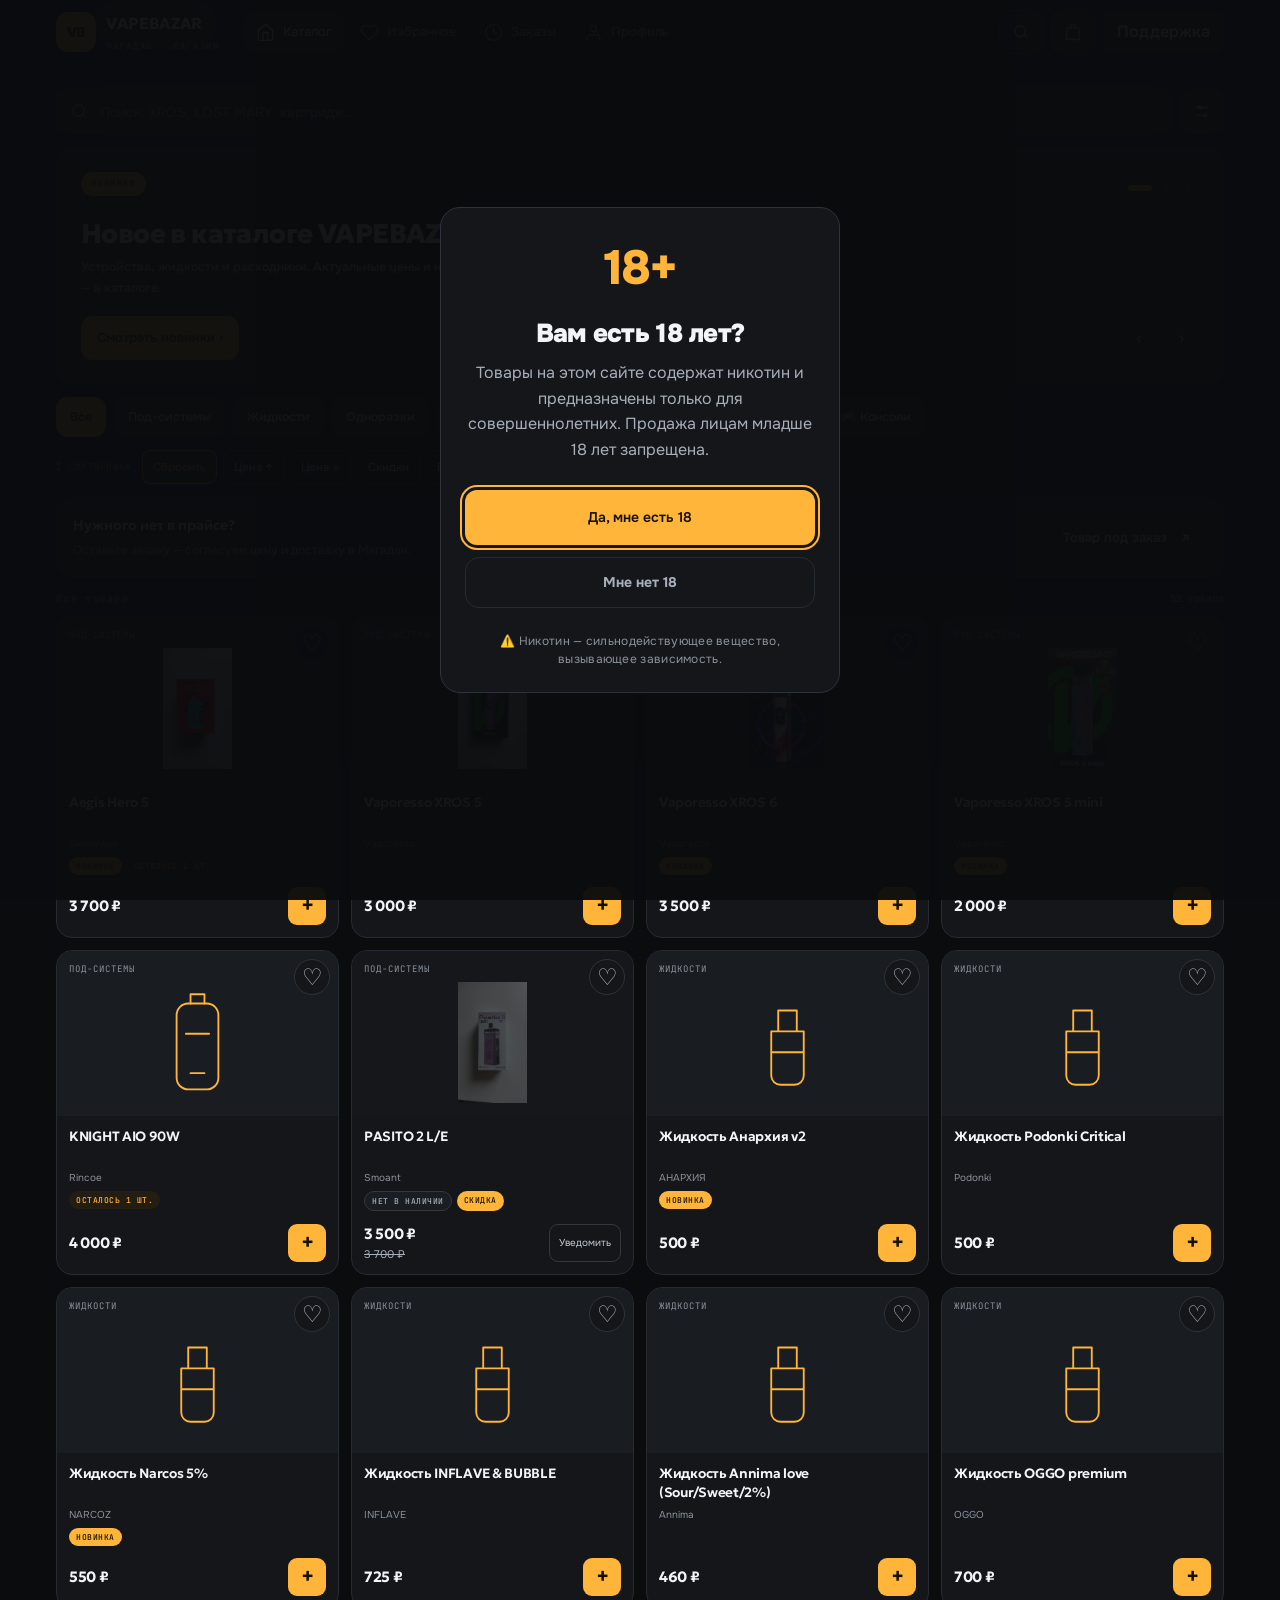
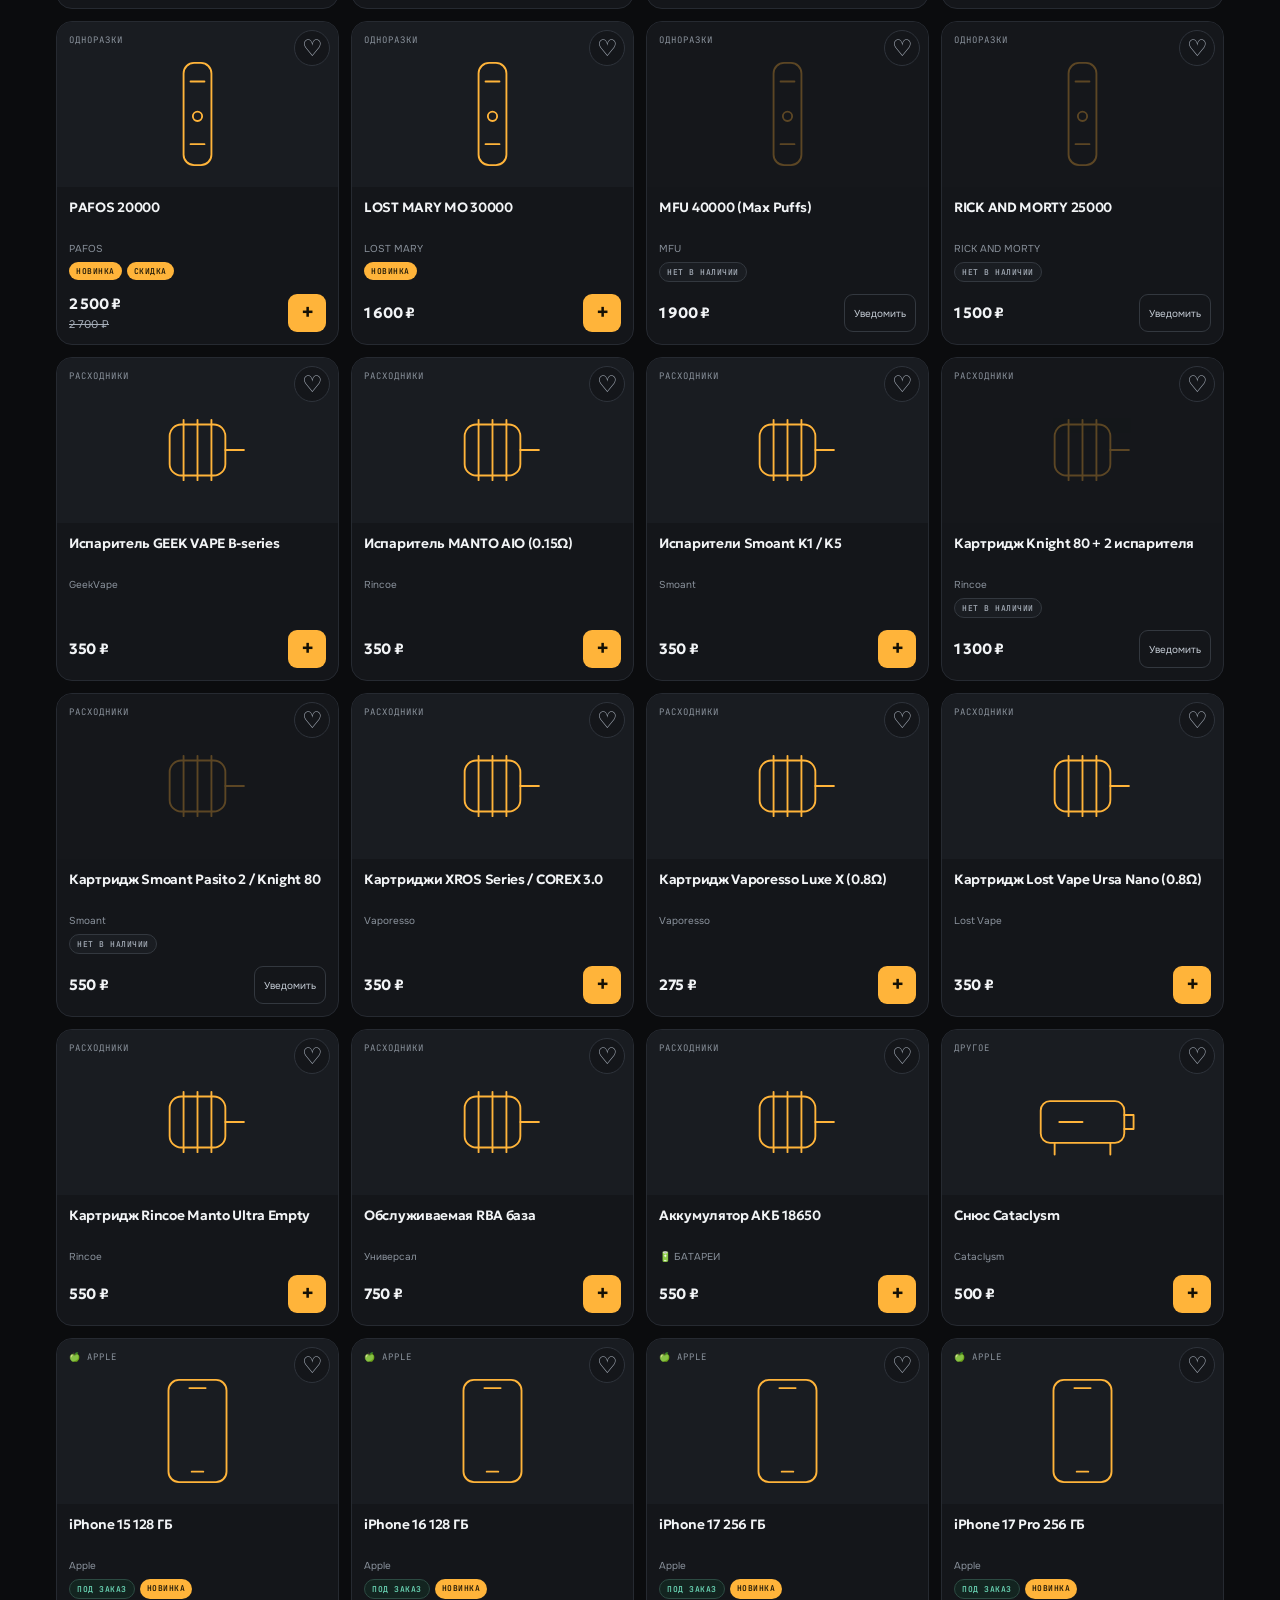
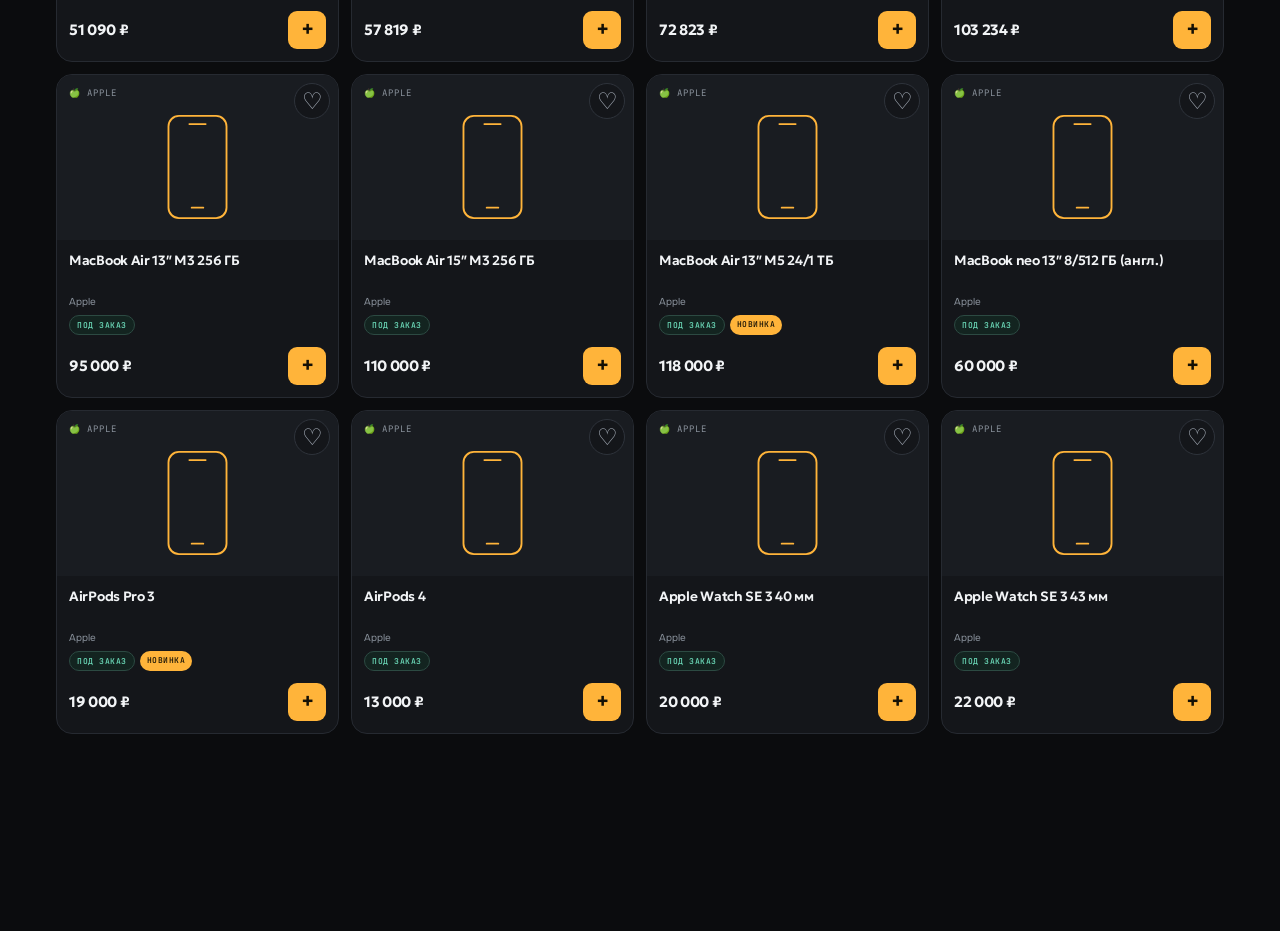
==== commit 37760334: "Применить новый дизайн Mini App из архива" ====
--- a/index.html
+++ b/index.html
@@ -3,7 +3,7 @@
 <head>
     <meta charset="UTF-8">
     <meta name="viewport" content="width=device-width, initial-scale=1.0, viewport-fit=cover, interactive-widget=resizes-visual">
-    <meta name="description" content="VAPEBAZAR — каталог в Магадане. Техника под заказ, VPN, самовывоз и доставка. Никотинсодержащая продукция — только для совершеннолетних.">
+    <meta name="description" content="VAPEBAZAR — каталог в Магадане. Техника под заказ, самовывоз и доставка. Никотинсодержащая продукция — только для совершеннолетних.">
     <meta name="theme-color" content="#101114">
     <meta name="format-detection" content="telephone=no">
     <meta name="apple-mobile-web-app-capable" content="yes">
@@ -14,12 +14,13 @@
     <title>VAPEBAZAR · Каталог</title>
     <link rel="preconnect" href="https://fonts.googleapis.com">
     <link rel="preconnect" href="https://fonts.gstatic.com" crossorigin>
-    <link href="https://fonts.googleapis.com/css2?family=Inter:wght@400;500;600;700;800;900&display=swap" rel="stylesheet">
+    <link href="https://fonts.googleapis.com/css2?family=Geologica:wght@400;500;600;700;800&family=Onest:wght@400;500;600;700&family=JetBrains+Mono:wght@400;500;700&display=swap" rel="stylesheet">
     <link rel="stylesheet" href="style.css?v=202609071">
     <link rel="stylesheet" href="storefront.css?v=202609082">
+    <link rel="stylesheet" href="archive-design.css?v=20261126">
     <script src="https://telegram.org/js/telegram-web-app.js"></script>
 </head>
-<body>
+<body class="storefront">
     <svg class="icon-library" xmlns="http://www.w3.org/2000/svg" aria-hidden="true">
         <symbol id="i-bag" viewBox="0 0 24 24"><path d="M5 7h14l1 14H4L5 7Z"/><path d="M8 8V6a4 4 0 0 1 8 0v2"/></symbol>
         <symbol id="i-heart" viewBox="0 0 24 24"><path d="M20.8 4.6a5.5 5.5 0 0 0-7.8 0L12 5.7l-1.1-1.1a5.5 5.5 0 0 0-7.8 7.8L12 21l8.8-8.6a5.5 5.5 0 0 0 0-7.8Z"/></symbol>
@@ -32,26 +33,19 @@
         <symbol id="i-chat" viewBox="0 0 24 24"><path d="M21 11.5a8.5 8.5 0 0 1-8.5 8.5H3l2-5a8.5 8.5 0 1 1 16-3.5Z"/><path d="M8 10h8M8 14h5"/></symbol>
     </svg>
 
-    <div id="splashScreen" class="splash-screen">
-        <div class="splash-logo">VB.</div>
-        <div class="splash-title">VAPEBAZAR</div>
-        <div class="splash-sub">VAPE · TECH · VPN</div>
-    </div>
-
-    <!-- ШАПКА -->
     <header id="appHeader">
-        <div class="header-left">
-            <span class="brand-mark" aria-hidden="true">VB.</span>
-            <div>
-            <div class="brand-title">VAPEBAZAR</div>
-            <div id="shopStatus" class="shop-status"></div>
-            </div>
-        </div>
+        <button class="brand-home" onclick="window.switchTab('catalog')" aria-label="VAPEBAZAR — каталог">
+            <span class="brand-mark">VB</span>
+            <span class="header-left"><span class="brand-title">VAPEBAZAR</span><span class="brand-subtitle">Магадан · магазин</span></span>
+        </button>
+        <nav class="desktop-tabs" aria-label="Основная навигация"></nav>
         <div class="header-actions">
-            <button class="header-cart" id="headerCart" aria-label="Открыть корзину" onclick="window.openVapeCart()">
-                <svg width="20" height="20" viewBox="0 0 24 24" fill="none" stroke="currentColor" stroke-width="2" stroke-linecap="round" stroke-linejoin="round"><circle cx="9" cy="21" r="1"/><circle cx="20" cy="21" r="1"/><path d="M1 1h4l2.68 13.39a2 2 0 0 0 2 1.61h9.72a2 2 0 0 0 2-1.61L23 6H6"/></svg>
-                <div id="cartCount" class="cart-count">0</div>
+            <button class="header-btn" aria-label="Поиск" onclick="window.focusCatalogSearch()"><svg width="18" height="18" viewBox="0 0 24 24" fill="none" stroke="currentColor" stroke-width="1.7"><circle cx="11" cy="11" r="7"/><path d="m16 16 4 4"/></svg></button>
+            <button class="header-cart" id="headerCart" aria-label="Корзина" onclick="window.openVapeCart()">
+                <svg width="20" height="20" viewBox="0 0 24 24" fill="none" stroke="currentColor" stroke-width="1.7" stroke-linejoin="round"><path d="M5 7h14l1 14H4L5 7Z"/><path d="M9 8V6a3 3 0 0 1 6 0v2"/></svg>
+                <span id="cartCount" class="cart-count">0</span>
             </button>
+            <button class="header-support" onclick="window.openSupport()">Поддержка</button>
         </div>
     </header>
 
@@ -67,31 +61,31 @@
 
         <div class="catalog-search-row">
             <div class="search-wrapper">
-                <svg class="search-icon" viewBox="0 0 24 24" fill="none" stroke="currentColor" stroke-width="1.8"><circle cx="10.5" cy="10.5" r="7.5"/><path d="m16 16 5 5"/></svg>
-                <input type="search" id="searchInput" class="search-input" aria-label="Поиск по каталогу" placeholder="Название, бренд или вкус" enterkeyhint="search" autocomplete="off" oninput="window._filterDebounced()">
+                <svg class="search-icon" width="17" height="17" viewBox="0 0 24 24" fill="none" stroke="currentColor" stroke-width="1.7"><circle cx="11" cy="11" r="7"/><path d="m16 16 4 4"/></svg>
+                <input type="search" id="searchInput" class="search-input" aria-label="Поиск по каталогу" placeholder="Поиск: XROS, LOST MARY, картридж…" oninput="window._filterDebounced()">
                 <button class="search-clear" id="searchClear" aria-label="Очистить поиск" onclick="window.clearSearch()" style="display:none;">✕</button>
             </div>
-            <button class="filter-toggle" id="filterToggle" onclick="window.toggleFilters()" aria-label="Фильтры и сортировка" aria-expanded="false" aria-controls="catalogFilters">
-                <svg class="ui-icon"><use href="#i-filter"/></svg><span id="filterCount" class="filter-count" hidden>0</span>
-            </button>
-        </div>
-        <button class="welcome-banner" onclick="window.showOnboardingPromo()">
-            <span class="welcome-value">−10<span>%</span></span>
-            <span class="welcome-copy"><strong>Первый заказ — приятнее</strong><span>Промокод НОВИЧОК10</span></span>
-            <svg class="ui-icon"><use href="#i-chevron"/></svg>
-        </button>
-        <div class="service-shortcuts" aria-label="Разделы магазина">
-            <button onclick="window.openVpnStore()"><svg class="ui-icon"><use href="#i-shield"/></svg> VPN <small>от 50 ₽</small></button>
-            <button onclick="window.openSpecialOrder()"><svg class="ui-icon"><use href="#i-box"/></svg> Техника под заказ</button>
+            <button class="catalog-filter-toggle" aria-label="Фильтры брендов" aria-expanded="false" aria-controls="brandFilterRow" onclick="window.toggleBrandFilters(this)"><svg width="19" height="19" viewBox="0 0 24 24" fill="none" stroke="currentColor" stroke-width="1.7"><path d="M4 7h16M4 17h16"/><circle cx="9" cy="7" r="2" fill="currentColor"/><circle cx="15" cy="17" r="2" fill="currentColor"/></svg></button>
+        </div>
+        <div class="hero-banner" aria-label="Предложения магазина">
+            <div class="hero-top"><span class="hero-tag" id="heroTag">Новинки</span><div class="hero-dots">
+                <button class="active" aria-label="Слайд 1" aria-pressed="true" onclick="window.setStoreBanner(0)"></button>
+                <button aria-label="Слайд 2" aria-pressed="false" onclick="window.setStoreBanner(1)"></button>
+                <button aria-label="Слайд 3" aria-pressed="false" onclick="window.setStoreBanner(2)"></button>
+            </div></div>
+            <h1 class="hero-title" id="heroTitle">Новое в каталоге VAPEBAZAR</h1>
+            <p class="hero-sub" id="heroText">Устройства, жидкости и расходники. Актуальные цены и наличие — в каталоге.</p>
+            <div class="hero-bottom"><button class="store-primary" id="heroAction" onclick="window.activateStoreBanner()">Смотреть новинки <span aria-hidden="true">›</span></button>
+                <div class="hero-arrows"><button aria-label="Предыдущий слайд" onclick="window.stepStoreBanner(-1)">‹</button><button aria-label="Следующий слайд" onclick="window.stepStoreBanner(1)">›</button></div>
+            </div>
         </div>
 
         <!-- КАТЕГОРИИ -->
         <div id="categories" class="categories-container"></div>
 
-        <div id="catalogFilters" class="catalog-filters" hidden>
-            <div class="filter-panel-heading">Сортировка и фильтры</div>
         <!-- ФИЛЬТРЫ / СОРТИРОВКА -->
         <div id="filterBar" class="filter-bar">
+            <span class="sort-label">↕ Сортировка</span>
             <button class="filter-chip active" data-reset onclick="window.resetFilters()">Сбросить</button>
             <button class="filter-chip" data-value="price-asc" onclick="window.selectFilterChip(this,'sort','price-asc')">Цена ↑</button>
             <button class="filter-chip" data-value="price-desc" onclick="window.selectFilterChip(this,'sort','price-desc')">Цена ↓</button>
@@ -101,44 +95,31 @@
         </div>
 
         <!-- ФИЛЬТР ПО БРЕНДУ -->
-        <div id="brandFilterRow" class="brand-filter-row"></div>
-
-        </div>
+        <div id="brandFilterRow" class="brand-filter-row" hidden></div>
+        <div class="custom-order-callout"><div><h2>Нужного нет в прайсе?</h2><p>Оставьте заявку — согласуем цену и доставку в Магадан.</p></div><button class="store-secondary" onclick="window.openSpecialOrder()">Товар под заказ <span aria-hidden="true">↗</span></button></div>
 
         <div class="catalog-heading-row">
             <h1 class="section-heading" id="allProductsLabel">Все товары</h1>
             <div class="results-count" id="resultsCount" role="status" aria-live="polite"></div>
         </div>
         <main id="products" class="products-grid" aria-label="Товары"></main>
-        <!-- ХИТЫ ПРОДАЖ -->
-        <div id="featuredSection" class="featured-section" style="display:none;">
-            <div class="section-heading">Можно присмотреться <span class="section-caption">Новинки и хиты</span></div>
-            <div id="featuredList" class="featured-list"></div>
-        </div>
-
-        <!-- ВЫГОДНЫЕ НАБОРЫ -->
-        <div id="combosSection" class="combos-section" style="display:none;">
-            <div class="section-heading">Выгодные наборы</div>
-            <div id="combosList" class="combos-list"></div>
-        </div>
-
-
     </section>
 
     <!-- ТАБ: ИЗБРАННОЕ -->
     <section class="tab-section" data-tab="wishlist">
-        <div class="page-title">Избранное</div>
+        <div class="page-title">Избранное</div><p class="page-intro">Всё, что вы сохранили, — в одном месте.</p>
         <div id="wishlistContent" class="page-content"></div>
     </section>
 
     <!-- ТАБ: ИСТОРИЯ -->
     <section class="tab-section" data-tab="history">
-        <div class="page-title">История заказов</div>
+        <div class="page-title">Заказы</div><p class="page-intro">Ваши покупки и информация о заказах.</p>
         <div id="historyContent" class="page-content"></div>
     </section>
 
     <!-- ТАБ: ПРОФИЛЬ -->
     <section class="tab-section" data-tab="profile">
+        <div class="page-title">Профиль</div><p class="page-intro">Ваш аккаунт, бонусы и связь с магазином.</p>
         <div class="profile-hero">
             <div class="profile-avatar-wrap">
                 <div class="profile-avatar-ring"></div>
@@ -162,22 +143,6 @@
                 <div class="level-track"><div class="level-progress" id="levelProgress"></div></div>
                 <div class="level-hint" id="levelHint">Покупайте больше — повышайте уровень</div>
             </div>
-            <div class="profile-card customize-card">
-                <div class="customize-head">
-                    <div class="pc-icon" style="background:rgba(var(--accent-rgb),0.12);color:rgb(var(--accent-rgb));"><svg class="ui-icon"><use href="#i-filter"/></svg></div>
-                    <div class="pc-text">
-                        <div class="pc-title">Цвет оформления</div>
-                        <div class="pc-sub">Выберите акцент приложения</div>
-                    </div>
-                </div>
-                <div class="theme-row" id="themeRow">
-                    <div class="theme-swatch" data-theme="green"  style="background:#7ddbb0;" onclick="window.setTheme('green')"></div>
-                    <div class="theme-swatch" data-theme="purple" style="background:#c3afff;" onclick="window.setTheme('purple')"></div>
-                    <div class="theme-swatch" data-theme="pink"   style="background:#ffa6c7;" onclick="window.setTheme('pink')"></div>
-                    <div class="theme-swatch" data-theme="blue"   style="background:#7cc5ff;" onclick="window.setTheme('blue')"></div>
-                    <div class="theme-swatch" data-theme="gold"   style="background:#f5cb74;" onclick="window.setTheme('gold')"></div>
-                </div>
-            </div>
             <div class="profile-card bonus-profile-card" onclick="window.openBonusInfo()">
                 <div class="pc-icon" style="background:rgba(160,107,255,0.12);color:#a06bff;"><svg class="ui-icon"><use href="#i-gift"/></svg></div>
                 <div class="pc-text">
@@ -190,15 +155,7 @@
                 <div class="pc-icon" style="background:rgba(255,45,85,0.10);color:#ff2d55;"><svg class="ui-icon"><use href="#i-box"/></svg></div>
                 <div class="pc-text">
                     <div class="pc-title">Техника под заказ</div>
-                    <div class="pc-sub">Не нашли товар? Привезём из Москвы</div>
-                </div>
-                <svg width="16" height="16" viewBox="0 0 24 24" fill="none" stroke="currentColor" stroke-width="2.5" stroke-linecap="round" stroke-linejoin="round"><path d="m9 18 6-6-6-6"/></svg>
-            </div>
-            <div class="profile-card" onclick="window.openVpnStore()">
-                <div class="pc-icon" style="background:rgba(0,240,124,0.10);color:#00f07c;"><svg class="ui-icon"><use href="#i-shield"/></svg></div>
-                <div class="pc-text">
-                    <div class="pc-title">VPN-подписка</div>
-                    <div class="pc-sub">Быстрый VPN без блокировок · от 50 ₽</div>
+                    <div class="pc-sub">Найдём у поставщика и привезём в Магадан</div>
                 </div>
                 <svg width="16" height="16" viewBox="0 0 24 24" fill="none" stroke="currentColor" stroke-width="2.5" stroke-linecap="round" stroke-linejoin="round"><path d="m9 18 6-6-6-6"/></svg>
             </div>
@@ -529,14 +486,14 @@
                 <div style="text-align:center;padding:14px 0 8px;">
                     <div style="font-size:48px;margin-bottom:10px;">📦</div>
                     <div class="ref-big-title">Не нашли товар?</div>
-                    <div class="ref-desc">Закажем что угодно из Москвы. Срок — 7–14 дней. Подходит для редких устройств, жидкостей и расходников.</div>
+                    <div class="ref-desc">Опишите нужный товар. Проверим наличие у поставщика, согласуем стоимость и сроки доставки в Магадан.</div>
                 </div>
 
                 <div class="prepay-warning">
                     <div class="pw-icon">⚠️</div>
                     <div class="pw-text">
                         <div class="pw-title">Обязательная предоплата</div>
-                        <div class="pw-sub">Полная или частичная — иначе товар не заказываем. Деньги возвращаются если не сможем привезти.</div>
+                        <div class="pw-sub">После согласования условий нужна частичная или полная предоплата. Только после её получения мы выкупаем товар у поставщика.</div>
                     </div>
                 </div>
 
@@ -666,6 +623,7 @@
 
     <button id="scrollTopBtn" class="scroll-top-btn" aria-label="Вернуться наверх" onclick="window.scrollTo({top:0,behavior:'smooth'})" style="display:none">↑</button>
     <script src="products.js?v=202609071"></script>
-    <script src="script.js?v=202609082"></script>
+    <script src="script.js?v=20261126"></script>
+    <script src="storefront.js?v=20261126"></script>
 </body>
 </html>
--- a/archive-design.css
+++ b/archive-design.css
@@ -0,0 +1,276 @@
+/* VAPEBAZAR — the graphite / amber design supplied in Вебсайт-2.zip.
+   Loaded last: legacy layout and business-state selectors stay compatible. */
+html { background:#0b0c0e; color-scheme:dark; }
+body.storefront {
+    --bg:#0b0c0e; --bg-surface:#121418; --bg-card:#14161a;
+    --bg-input:#0f1114; --bg-elevated:#1a1d22;
+    --accent-rgb:255,180,58; --accent-2:#ffb43a; --accent-2-rgb:255,180,58;
+    --neon-green:#ffb43a; --neon-green-soft:#231d12; --neon-green-dim:#231d12;
+    --accent:#ffb43a; --accent-text:#ffb43a; --gold:#ffb43a;
+    --text-primary:#f2f4f6; --text-secondary:#a7afba; --text-dim:#8a929c;
+    --border:#262a31; --border-hover:#3a4049; --border-green:#735326;
+    --r-sm:8px; --r-md:12px; --r-lg:16px; --r-xl:20px;
+    --shadow-card:none; --glow-green:none;
+    background:var(--bg); color:var(--text-primary); margin:0;
+    padding:0 0 calc(160px + env(safe-area-inset-bottom,0px));
+    font-family:'Onest',-apple-system,BlinkMacSystemFont,'Segoe UI',sans-serif;
+}
+body.storefront::before, body.storefront::after { content:none; }
+.storefront * { font-family:inherit; }
+.storefront button, .storefront input, .storefront textarea { -webkit-appearance:none; appearance:none; }
+.storefront button { cursor:pointer; }
+.storefront button:focus-visible, .storefront a:focus-visible, .storefront input:focus-visible,
+.storefront [tabindex]:focus-visible { outline:2px solid #ffb43a; outline-offset:3px; }
+.storefront [hidden] { display:none !important; }
+.storefront ::selection { background:#ffb43a; color:#141005; }
+.storefront :is(.brand-title,.brand-mark,.hero-title,.page-title,.product-name,.product-price,.drawer-title,.footer-price-label,.profile-name,.ref-big-title) {
+    font-family:'Geologica','Onest',sans-serif; letter-spacing:-.022em;
+}
+.storefront :is(.brand-subtitle,.hero-tag,.sort-label,.section-heading,.results-count,.card-category,.tag,.section-label) {
+    font-family:'JetBrains Mono',monospace;
+}
+.storefront #appHeader {
+    position:sticky; top:0; z-index:50; min-height:64px; width:100%;
+    padding:10px 16px; gap:16px; border-bottom:1px solid #23262c;
+    background:#0b0c0e; backdrop-filter:none; -webkit-backdrop-filter:none; box-shadow:none;
+}
+.brand-home { display:flex; gap:10px; align-items:center; border:0; padding:0; background:none; color:inherit; text-align:left; flex-shrink:0; }
+.brand-mark { display:grid; place-items:center; width:40px; height:40px; border-radius:12px; background:#ffb43a; color:#141005; font-size:14px; font-weight:800; }
+.storefront .brand-title { display:block; background:none; -webkit-text-fill-color:currentColor; color:#f2f4f6; font-size:16px; font-weight:700; text-shadow:none; }
+.storefront .brand-subtitle { display:block; background:none; -webkit-text-fill-color:currentColor; color:#8a929c; font-size:9px; letter-spacing:1.7px; margin-top:5px; }
+.storefront .header-actions { margin-left:auto; gap:8px; }
+.storefront :is(.header-btn,.header-cart,.catalog-filter-toggle) { display:grid; place-items:center; width:44px; height:44px; flex-shrink:0; border:1px solid #2a2f37; border-radius:12px; background:#121418; color:#c3cad3; }
+.header-support { min-height:44px; padding:0 14px; border:0; border-radius:12px; background:#1c1f25; color:#f2f4f6; font-weight:600; }
+.storefront .cart-count { background:#ffb43a; color:#141005; border-color:#0b0c0e; font-size:10px; }
+.desktop-tabs { display:none; }
+.storefront .tab-section { padding:16px; width:100%; max-width:1600px; margin:0 auto; }
+.storefront .tab-section.active { animation:none; }
+.storefront .shop-status { display:none; }
+.catalog-search-row { display:flex; align-items:center; gap:8px; margin:0 0 14px; }
+.storefront .search-wrapper { flex:1; min-width:0; margin:0; border:1px solid #2a2f37; border-radius:12px; padding:0 13px; background:#121418; height:44px; }
+.storefront .search-input { padding:11px 0; min-width:0; font-size:16px; font-weight:400; }
+.storefront .search-input::placeholder { color:#7c848f; }
+.storefront .search-clear { background:none; border:0; min-width:32px; height:40px; padding:0; }
+.catalog-filter-toggle[aria-expanded="true"] { border-color:#ffb43a; color:#ffb43a; }
+.storefront .hero-banner { margin:0 0 12px; padding:20px; border:1px solid #2c2519; border-radius:16px; background:#161310; box-shadow:none; cursor:default; }
+.storefront .hero-banner:active { transform:none; }
+.hero-top,.hero-bottom { display:flex; align-items:center; justify-content:space-between; gap:12px; }
+.storefront .hero-tag { display:inline-block; background:#ffb43a; color:#141005; padding:5px 10px; border:0; border-radius:30px; font-size:9px; font-weight:500; letter-spacing:1.4px; text-transform:uppercase; }
+.storefront .hero-title { margin:14px 0 8px; max-width:26ch; font-size:23px; line-height:1.15; font-weight:800; color:#f8f4ed; text-shadow:none; }
+.storefront .hero-sub { max-width:52ch; color:#c2b9aa; font-size:12.5px; line-height:1.65; }
+.hero-bottom { margin-top:18px; }
+.hero-dots { display:flex; align-items:center; }
+.hero-dots button { position:relative; width:22px; height:32px; padding:0; border:0; background:none; }
+.hero-dots button::after { content:''; position:absolute; width:6px; height:6px; left:8px; top:13px; background:#3e382c; border-radius:8px; }
+.hero-dots button.active { width:30px; }
+.hero-dots button.active::after { width:24px; left:3px; background:#ffb43a; }
+.hero-arrows { display:flex; gap:6px; margin-left:auto; }
+.hero-arrows button { width:36px; height:40px; border:1px solid #33383f; background:none; color:#c3cad3; border-radius:8px; font-size:22px; }
+.store-primary,.store-secondary { display:inline-flex; align-items:center; justify-content:center; gap:14px; min-height:44px; padding:10px 16px; border:0; border-radius:12px; font-size:13px; font-weight:600; line-height:1.4; }
+.store-primary { background:#ffb43a; color:#141005; }
+.store-secondary { background:#16181d; color:#e7eaee; border:1px solid #2e333b; }
+.storefront .categories-container { margin:0; padding:0 0 5px; gap:8px; }
+.storefront .cat-btn { min-height:40px; padding:10px 14px; border:0; border-radius:12px; background:#1a1d22; color:#c3cad3; font-size:12.5px; font-weight:600; box-shadow:none; }
+.storefront .cat-btn.active { background:#ffb43a; color:#141005; }
+.storefront .filter-bar { margin:8px 0 0; padding:0; gap:6px; overflow:visible; flex-wrap:wrap; align-items:center; }
+.sort-label { font-size:9px; text-transform:uppercase; letter-spacing:1.3px; color:#8a929c; margin-right:4px; }
+.storefront .filter-chip { min-height:34px; padding:7px 10px; border:1px solid #2a2f37; border-radius:8px; font-size:11.5px; font-weight:500; background:transparent; color:#c3cad3; box-shadow:none; }
+.storefront .filter-chip.active { color:#ffb43a; border-color:#ffb43a; background:#231d12; }
+.storefront .brand-filter-row { margin:12px 0; padding:12px; border:1px solid #262a31; border-radius:12px; background:#121418; }
+.custom-order-callout { display:flex; align-items:center; justify-content:space-between; gap:14px; padding:16px; margin:14px 0; border:1px solid #262a31; border-radius:16px; background:#121418; }
+.custom-order-callout h2 { font-family:'Geologica',sans-serif; font-size:14px; font-weight:600; }
+.custom-order-callout p { font-size:12px; line-height:1.6; color:#a7afba; margin-top:5px; }
+.custom-order-callout button { flex-shrink:0; }
+.storefront .catalog-heading-row { padding:0; margin:14px 0 10px; }
+.storefront .section-heading { padding:0; margin:0; font-size:10px; letter-spacing:1.3px; font-weight:400; color:#8a929c; }
+.storefront .results-count { color:#8a929c; font-size:10px; }
+.storefront #allProductsLabel { scroll-margin-top:80px; }
+.storefront .products-grid { padding:0; grid-template-columns:repeat(2,minmax(0,1fr)); gap:10px; }
+.storefront .product-card { display:flex; flex-direction:column; position:relative; min-width:0; margin:0; padding:0; overflow:hidden; border:1px solid #262a31; border-radius:16px; background:#14161a; box-shadow:none; transform:none; animation:none; opacity:1; transition:border-color .15s; }
+.storefront .product-card::before,.storefront .product-card::after { content:none; }
+.storefront .product-card:hover,.storefront .product-card:active { transform:none; box-shadow:none; border-color:#3a4049; }
+.storefront .product-card.in-cart { border-color:#735326; }
+.storefront .product-image-wrapper { position:relative; width:100%; height:145px; aspect-ratio:auto; padding:26px 12px 8px; margin:0; border:0; border-radius:0; background:#191c21; box-shadow:none; }
+.storefront .product-image-wrapper::before,.storefront .product-image-wrapper::after { content:none; }
+.storefront .product-img { height:100%; width:100%; padding:5px; object-fit:contain; filter:none; transform:none; transition:none; }
+.storefront .product-image-wrapper:hover .product-img { transform:none; }
+.storefront .product-img-placeholder { position:static; inset:auto; width:100%; height:100%; background:none; border:0; border-radius:0; color:#ffb43a; filter:none; text-shadow:none; box-shadow:none; }
+.device-art { display:block; width:100%; height:100%; max-height:130px; color:#ffb43a; }
+.card-category { position:absolute; left:12px; top:12px; right:48px; font-size:9px; font-weight:400; letter-spacing:1px; text-transform:uppercase; color:#8a929c; white-space:nowrap; overflow:hidden; text-overflow:ellipsis; }
+.storefront .wish-btn { position:absolute; top:8px; right:8px; width:36px; height:36px; border:1px solid #2e333b; border-radius:50%; background:#14161a; color:#a7afba; font-size:23px; backdrop-filter:none; box-shadow:none; z-index:3; }
+.storefront .wish-btn.wished { color:#ffb43a; border-color:#ffb43a; background:#231d12; }
+.card-body { display:flex; flex:1; flex-direction:column; padding:12px; min-width:0; }
+.storefront .product-name { font-size:13.5px; font-weight:600; line-height:1.4; min-height:38px; margin:0; color:#f2f4f6; }
+.storefront .product-brand { color:#8a929c; font-size:10px; margin:5px 0 0; }
+.storefront .product-tags { position:static; display:flex; flex-direction:row; flex-wrap:wrap; gap:5px; margin:7px 0 0; }
+.storefront .tag { font-size:8px; line-height:1.5; text-transform:uppercase; letter-spacing:.5px; padding:3px 7px; border-radius:20px; box-shadow:none; font-weight:500; }
+.storefront .tag-new,.storefront .tag-hot,.storefront .tag-sale { background:#ffb43a; color:#141005; }
+.storefront .tag-preorder { border:1px solid #2c4a42; background:#132420; color:#6fe0be; }
+.storefront .tag-out { border:1px solid #33383f; background:#1a1d22; color:#a7afba; }
+.storefront .tag-low { background:#231d12; color:#ffb43a; }
+.storefront .product-footer { gap:4px; padding-top:12px; flex-wrap:wrap; }
+.storefront .product-price { font-size:15px; font-weight:700; line-height:1.5; white-space:nowrap; }
+.storefront .product-old-price { font-size:11px; }
+.storefront .add-btn,.storefront .fc-add { width:38px; height:38px; border:0; border-radius:9px; background:#ffb43a; color:#141005; font-size:23px; box-shadow:none; }
+.storefront .card-stepper { border:1px solid #735326; background:#231d12; border-radius:9px; color:#ffb43a; }
+.storefront .card-stepper button { width:30px; height:38px; color:inherit; }
+.storefront .card-notify { min-height:38px; padding:6px 9px; border:1px solid #33383f; background:transparent; color:#c3cad3; border-radius:9px; font-size:10px; }
+.storefront .product-card.out-of-stock .product-image-wrapper { background:#15171b; }
+.storefront .product-card.out-of-stock .device-art,.storefront .product-card.out-of-stock .product-img { opacity:.3; }
+.storefront .products-sentinel,.storefront .no-results-cta { grid-column:1/-1 !important; }
+.storefront .no-results-cta { background:#121418; border:1px solid #262a31; box-shadow:none; margin-top:10px; }
+.storefront .nrc-title { color:#f2f4f6; }
+.storefront .nrc-sub { color:#a7afba; }
+.storefront .bottom-tabs { background:#0b0c0e; border-top:1px solid #23262c; padding:8px 8px calc(10px + env(safe-area-inset-bottom,0px)); gap:4px; box-shadow:none; backdrop-filter:none; -webkit-backdrop-filter:none; }
+.storefront .tab-btn { min-height:52px; border-radius:12px; color:#8a929c; filter:none; transition:background-color .15s,color .15s; }
+.storefront .tab-btn svg { width:19px; height:19px; stroke-width:1.7; }
+.storefront .tab-btn span { font-size:10px; font-weight:500; letter-spacing:0; }
+.storefront .tab-btn.active { color:#ffb43a; background:#1a1d22; filter:none; box-shadow:none; }
+.storefront .tab-btn:active { transform:none; }
+.storefront .cart-bar { left:16px; right:16px; width:auto; max-width:500px; margin:0 auto; bottom:calc(82px + env(safe-area-inset-bottom,0px)) !important; background:#1c1f25; border:1px solid #735326; border-radius:14px; box-shadow:0 3px 12px #0003; backdrop-filter:none; }
+.storefront .cart-bar-total { color:#ffb43a; }
+.storefront .cart-icon-wrapper { background:#231d12; color:#ffb43a; box-shadow:none; }
+.storefront .overlay { background:#000b; backdrop-filter:none; -webkit-backdrop-filter:none; }
+.storefront .overlay:not(.active) { visibility:hidden; }
+.storefront .drawer { width:100%; max-width:640px; margin:0 auto; background:#14161a; border:1px solid #2e333b; border-bottom:0; border-radius:20px 20px 0 0; padding:0 20px calc(20px + env(safe-area-inset-bottom,0px)); box-shadow:none; max-height:92vh; max-height:92dvh; }
+.storefront .drawer-header { padding:14px 0; margin-bottom:14px; border-color:#262a31; gap:12px; }
+.storefront .drawer-title { font-size:17px; text-transform:none; font-weight:600; line-height:1.35; }
+.storefront .close-drawer-btn { flex-shrink:0; width:40px; height:40px; border:1px solid #2e333b; background:#16181d; color:#a7afba; border-radius:10px; }
+.storefront .popup-scroll-content { min-height:0; overscroll-behavior:contain; padding-bottom:16px; }
+.storefront .drawer-footer { flex-shrink:0; margin-top:0; padding-top:14px; background:#14161a; border-color:#262a31; }
+.storefront .popup-image-center { height:200px; background:#191c21; border:1px solid #262a31; border-radius:16px; padding:20px; }
+.storefront .popup-image-center .device-art { max-height:180px; }
+.storefront .popup-brand { color:#ffb43a; }
+.storefront .product-description-text { text-align:left; color:#a7afba; line-height:1.65; }
+.storefront .section-label { font-size:10px; letter-spacing:1.2px; color:#8a929c; }
+.storefront :is(.action-btn,.structural-success-btn,.promo-btn,.nl-btn,.oso-btn) { background:#ffb43a !important; color:#141005 !important; border:0 !important; box-shadow:none !important; border-radius:12px; min-height:44px; font-weight:600; font-size:14px; }
+.storefront .action-btn::before,.storefront .action-btn::after { content:none; }
+.storefront .action-btn:hover,.storefront .action-btn:active { transform:none; filter:none; }
+.storefront .notify-btn { background:#16181d !important; color:#e7eaee !important; border:1px solid #2e333b !important; }
+.storefront :is(.input-icon-group,.delivery-tab,.pay-tab,.flavor-badge,.related-card,.share-btn,.change-chip,.change-custom-inp) { background:#0f1114; border:1px solid #2a2f37; border-radius:12px; color:#c3cad3; box-shadow:none; }
+.storefront .form-input { font-size:16px; min-width:0; color:#eaf0f2; }
+.storefront .input-icon-group:focus-within { border-color:#ffb43a; box-shadow:none; }
+.storefront :is(.delivery-tab.active,.pay-tab.active,.flavor-badge.selected,.change-chip.active) { color:#ffb43a; border-color:#ffb43a; background:#231d12; }
+.storefront :is(.delivery-tab,.pay-tab,.flavor-badge) { min-height:44px; }
+.storefront .footer-price-label { font-size:25px; color:#f2f4f6; }
+.storefront .dp-fill { background:#ffb43a; box-shadow:none; }
+.storefront .dp-track { background:#292c32; }
+.storefront :is(.cart-item,.newsletter-banner,.bonus-row,.contact-block,.transfer-hint) { background:#121418; border-color:#262a31; box-shadow:none; border-radius:12px; }
+.storefront .cart-stepper { background:#1a1d22; border-color:#2e333b; }
+.storefront .cart-stepper button { min-width:36px; min-height:40px; color:#ffb43a; }
+.storefront .page-title { padding:0; margin:4px 0 8px; font-size:26px; font-weight:700; }
+.page-intro { margin:0 0 20px; color:#a7afba; font-size:13px; line-height:1.5; }
+.storefront .page-content { padding:0; }
+.storefront .profile-hero { position:relative; padding:20px; margin:0 0 14px; min-height:112px; display:grid; grid-template-columns:64px 1fr; column-gap:14px; align-items:center; text-align:left; background:#14161a; border:1px solid #262a31; border-radius:16px; }
+.storefront .profile-avatar-wrap { grid-row:1/3; width:64px; height:64px; margin:0; padding:0; }
+.storefront .profile-avatar { width:64px; height:64px; border-radius:16px; border:0; background:#ffb43a; color:#141005; font-size:23px; box-shadow:none; }
+.storefront .profile-avatar-ring { display:none; animation:none; }
+.storefront .profile-name { margin:0; font-size:18px; align-self:end; }
+.storefront .profile-handle { margin:5px 0 0; color:#a7afba; font-size:12px; align-self:start; }
+.storefront .profile-actions { padding:0; display:grid; gap:12px; }
+.storefront :is(.profile-card,.level-card,.history-item,.wishlist-item,.order-history-empty,.ref-code-card) { margin:0; padding:18px; background:#121418; border:1px solid #262a31; border-radius:16px; box-shadow:none; }
+.storefront .profile-card { min-height:88px; }
+.storefront .profile-card:active { transform:none; }
+.storefront .profile-card .pc-icon { background:#231d12 !important; color:#ffb43a !important; border-radius:12px; font-size:20px; }
+.storefront .pc-title { font-size:14px; font-weight:600; }
+.storefront .pc-sub { color:#a7afba; font-size:12px; line-height:1.6; }
+.storefront .bonus-profile-card { background:#161310; border-color:#2c2519; }
+.storefront #profileBonusBalance { color:#ffb43a; font-family:'Geologica',sans-serif; font-size:24px; }
+.storefront .level-progress { background:#ffb43a; box-shadow:none; }
+.storefront .history-item,.storefront .wishlist-item { margin-bottom:12px; }
+.storefront .hi-total,.storefront .wi-price { color:#f2f4f6; }
+.storefront .hi-items,.storefront .hi-delivery,.storefront .hi-date { color:#a7afba; line-height:1.6; }
+.storefront .prepay-warning { background:#231d12; border:1px solid #735326; border-radius:12px; }
+.storefront .pw-title { color:#ffb43a; }
+.storefront .pw-sub,.storefront .ref-desc { color:#a7afba; line-height:1.65; }
+.storefront .ref-big-title { font-size:23px; }
+.storefront :is(.onboarding-box,.oso-content,.onboarding-guide-content) { background:#14161a; border:1px solid #2e333b; box-shadow:none; }
+.storefront .ob-promo { background:#231d12; border-color:#735326; box-shadow:none; }
+.storefront .obp-code { color:#ffb43a; text-shadow:none; }
+.storefront .age-gate { background:#0b0c0ef5; backdrop-filter:none; }
+.storefront .age-warning { color:#8a929c; }
+.storefront .toast-notification { background:#1d2026; border:1px solid #333941; color:#f2f4f6; box-shadow:none; max-width:calc(100vw - 32px); width:max-content; white-space:normal; line-height:1.5; }
+.storefront .scroll-top-btn { background:#1c1f25; color:#ffb43a; border:1px solid #33383f; box-shadow:none; bottom:160px; }
+@media (min-width:640px) {
+    .storefront #appHeader { padding-inline:32px; }
+    .storefront .tab-section { padding:24px 32px; }
+    .storefront .hero-banner { padding:24px; }
+    .storefront .hero-title { font-size:27px; }
+    .storefront .product-image-wrapper { height:165px; }
+    .storefront .profile-actions { grid-template-columns:repeat(2,minmax(0,1fr)); }
+}
+@media (min-width:1024px) {
+    .storefront #appHeader { padding-inline:40px; gap:24px; }
+    .desktop-tabs { display:flex; gap:4px; }
+    .storefront .desktop-tabs .tab-btn { flex-direction:row; gap:8px; min-height:40px; padding:0 12px; }
+    .storefront .desktop-tabs .tab-btn span { font-size:13px; white-space:nowrap; }
+    .storefront .desktop-tabs .tab-btn.active { color:#f2f4f6; background:#1c1f25; }
+    .storefront .bottom-tabs { display:none; }
+    .storefront .tab-section { padding:24px 40px; }
+    .storefront .products-grid { grid-template-columns:repeat(3,minmax(0,1fr)); gap:12px; }
+    .storefront .cart-bar { bottom:20px !important; }
+    .storefront .toast-notification { bottom:100px; }
+    .storefront .overlay { justify-content:center; padding:24px; }
+    .storefront .drawer { border:1px solid #2e333b; border-radius:20px; }
+    .storefront .scroll-top-btn { bottom:30px; }
+}
+@media (min-width:1280px) {
+    .storefront #appHeader { padding-inline:56px; }
+    .storefront .tab-section { padding-inline:56px; }
+    .storefront .products-grid { grid-template-columns:repeat(4,minmax(0,1fr)); }
+}
+@media (min-width:1536px) { .storefront .products-grid { grid-template-columns:repeat(5,minmax(0,1fr)); } }
+@media (max-width:639px) {
+    .header-support { display:none; }
+    .custom-order-callout { flex-direction:column; align-items:stretch; }
+    .custom-order-callout button { align-self:flex-start; }
+    .storefront #appHeader { gap:8px; }
+    .storefront .drawer { padding-inline:16px; }
+}
+@media (max-width:359px) {
+    .storefront .tab-section { padding-inline:12px; }
+    .storefront #appHeader { padding-inline:12px; }
+    .brand-home { gap:7px; }
+    .storefront .brand-title { font-size:14px; }
+    .storefront .brand-subtitle { font-size:8px; letter-spacing:1px; }
+    .storefront .header-actions { gap:5px; }
+    .storefront .hero-banner { padding:16px; }
+    .storefront .hero-title { font-size:21px; }
+    .store-primary { padding-inline:10px; font-size:12px; }
+    .hero-arrows button { width:30px; }
+    .card-body { padding:10px; }
+    .storefront .product-price { font-size:13px; }
+    .storefront .product-name { font-size:12px; }
+    .storefront .product-image-wrapper { height:135px; }
+}
+@media (prefers-reduced-motion:reduce) {
+    .storefront *, .storefront *::before, .storefront *::after { animation:none !important; transition:none !important; scroll-behavior:auto !important; }
+}
+/* One clear onboarding panel; inactive layers must not trap keyboard focus. */
+.storefront .onboarding-overlay:not(.active) { visibility:hidden; }
+.storefront .onboarding-overlay { background:#0b0c0ef5; }
+.storefront .onboarding-box { padding:24px; border-radius:20px; max-width:400px; }
+.storefront .tag-preorder::after { content:none; }
+.storefront .store-primary:hover { background:#ffc45f; }
+.storefront .store-secondary:hover { background:#1b1e24; }
+/* Preserve the current application's Telegram insets and checkout behavior. */
+body.storefront { color-scheme:dark; --on-accent:#141005; --media-bg:#191c21; --success:#6fe0be; }
+body.storefront[data-appearance="light"][data-theme] { --accent-rgb:255,180,58; --on-accent:#141005; }
+.storefront #appHeader { max-width:none; padding-top:calc(10px + var(--app-top,0px)); }
+.storefront .brand-home .header-left { display:block; }
+.storefront .catalog-search-row { padding:0; }
+.storefront .product-footer { flex-direction:row; align-items:center; }
+.storefront .card-action { width:auto; }
+.storefront .product-price-wrap { flex-direction:column; align-items:flex-start; gap:0; }
+.storefront .card-stepper { width:auto; }
+.storefront .profile-actions { max-width:none; }
+.storefront .bottom-tabs { width:100%; left:0; right:0; bottom:0; transform:none; border-radius:0; border-inline:0; border-bottom:0; padding-bottom:calc(10px + var(--app-bottom,0px)); }
+.storefront .cart-bar { bottom:calc(82px + var(--app-bottom,0px)) !important; }
+.storefront .cart-bar-label { color:#f2f4f6; }
+.storefront .cart-bar-sub { color:#a7afba; }
+.storefront .drawer { max-height:100%; padding-bottom:calc(20px + var(--app-bottom,0px)); margin-bottom:0; }
+.storefront .overlay { padding-top:max(12px,var(--app-top,0px)); }
+.storefront .flavor-badge.active { color:#ffb43a; border-color:#ffb43a; background:#231d12; }
+.storefront .profile-avatar img { border-radius:inherit; }
+.storefront .product-detail-title { font-family:'Geologica',sans-serif; font-size:24px; }
+@media(min-width:1024px) { .storefront .cart-bar { bottom:20px !important; } .storefront .drawer { max-height:calc(100% - 48px); } }
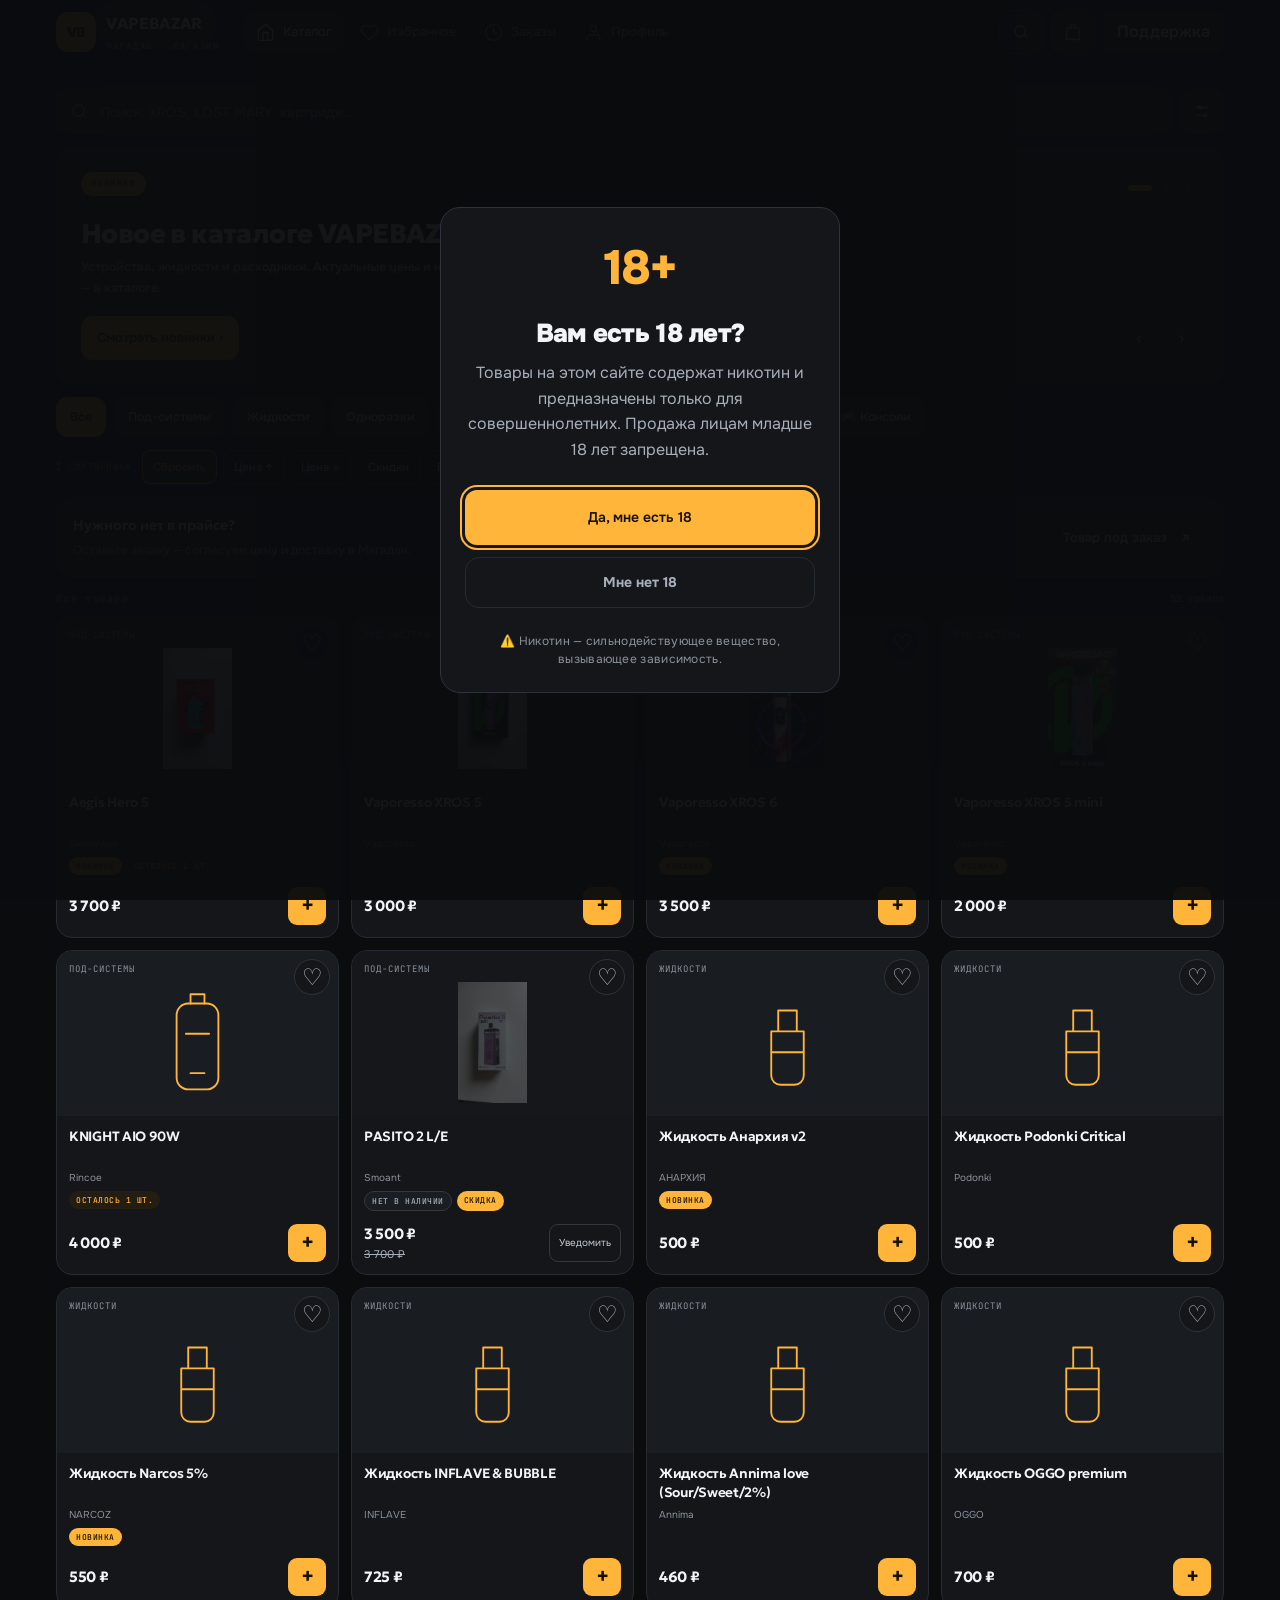
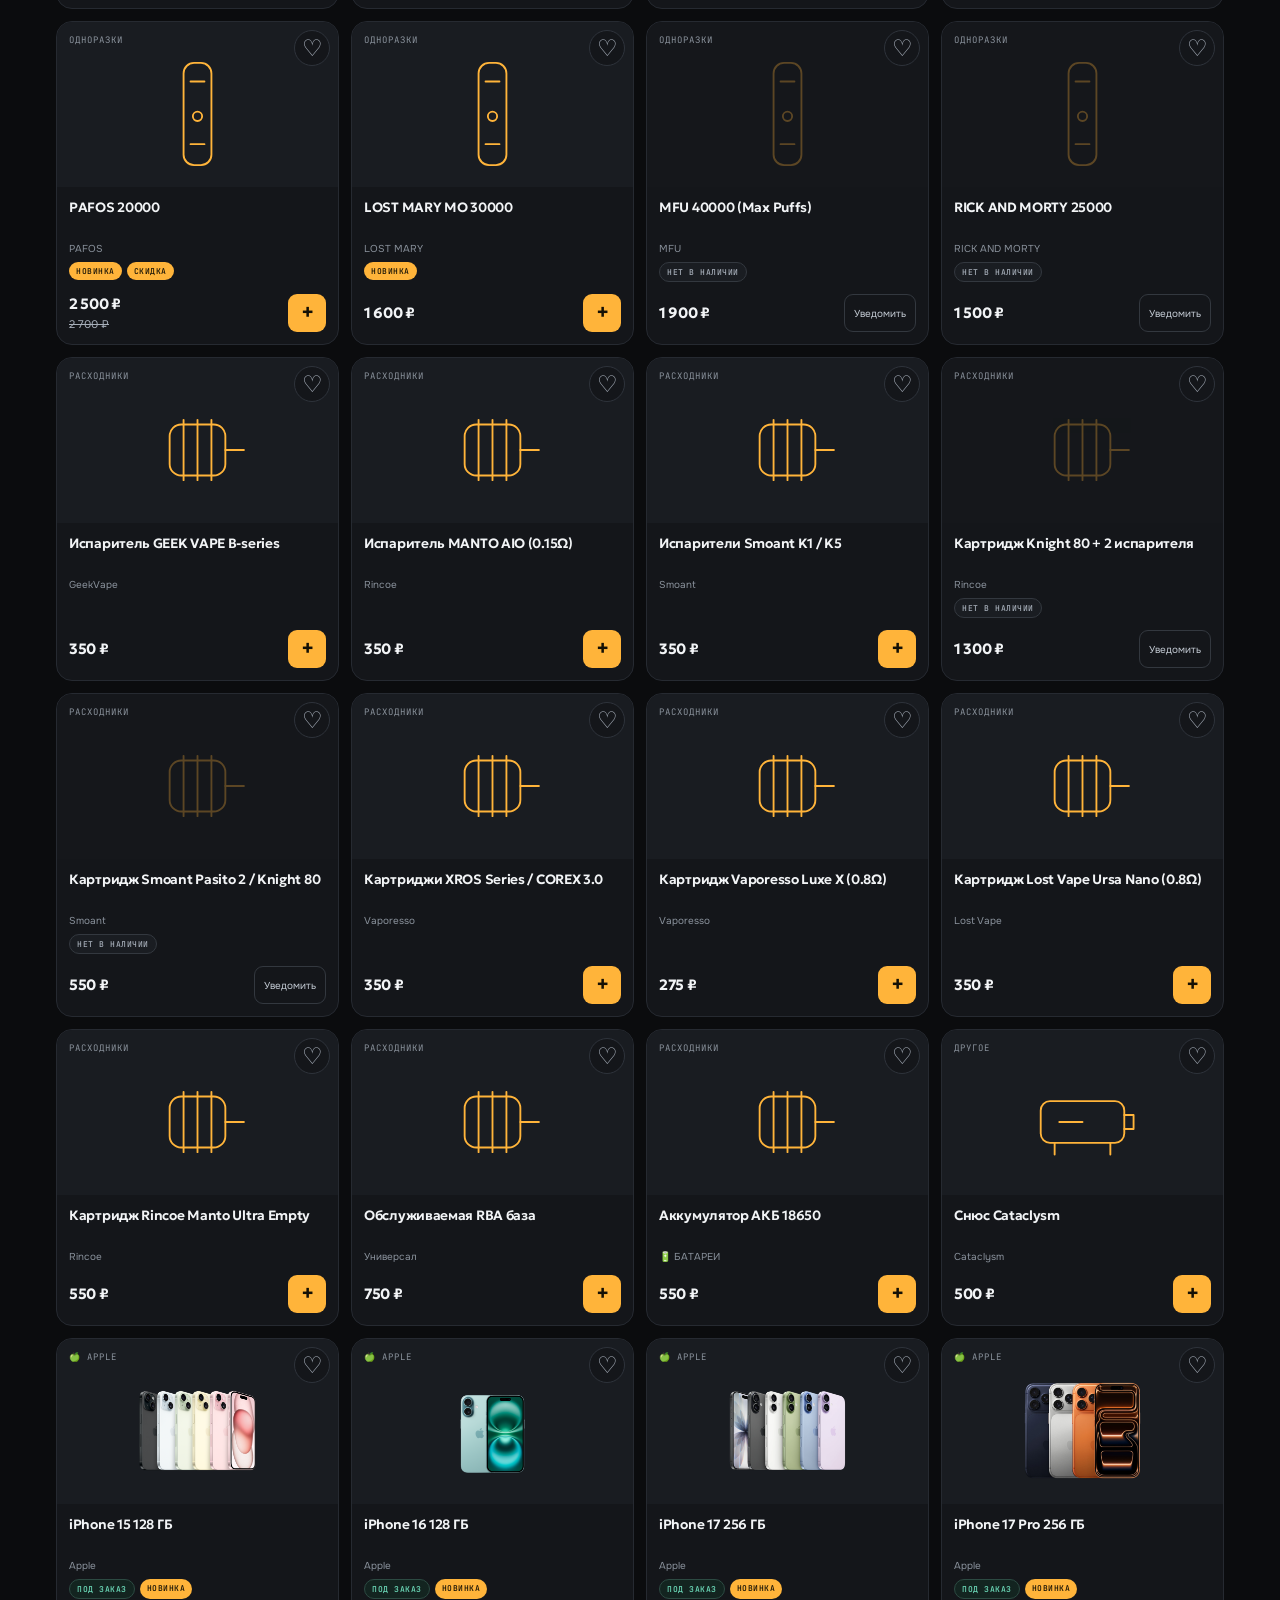
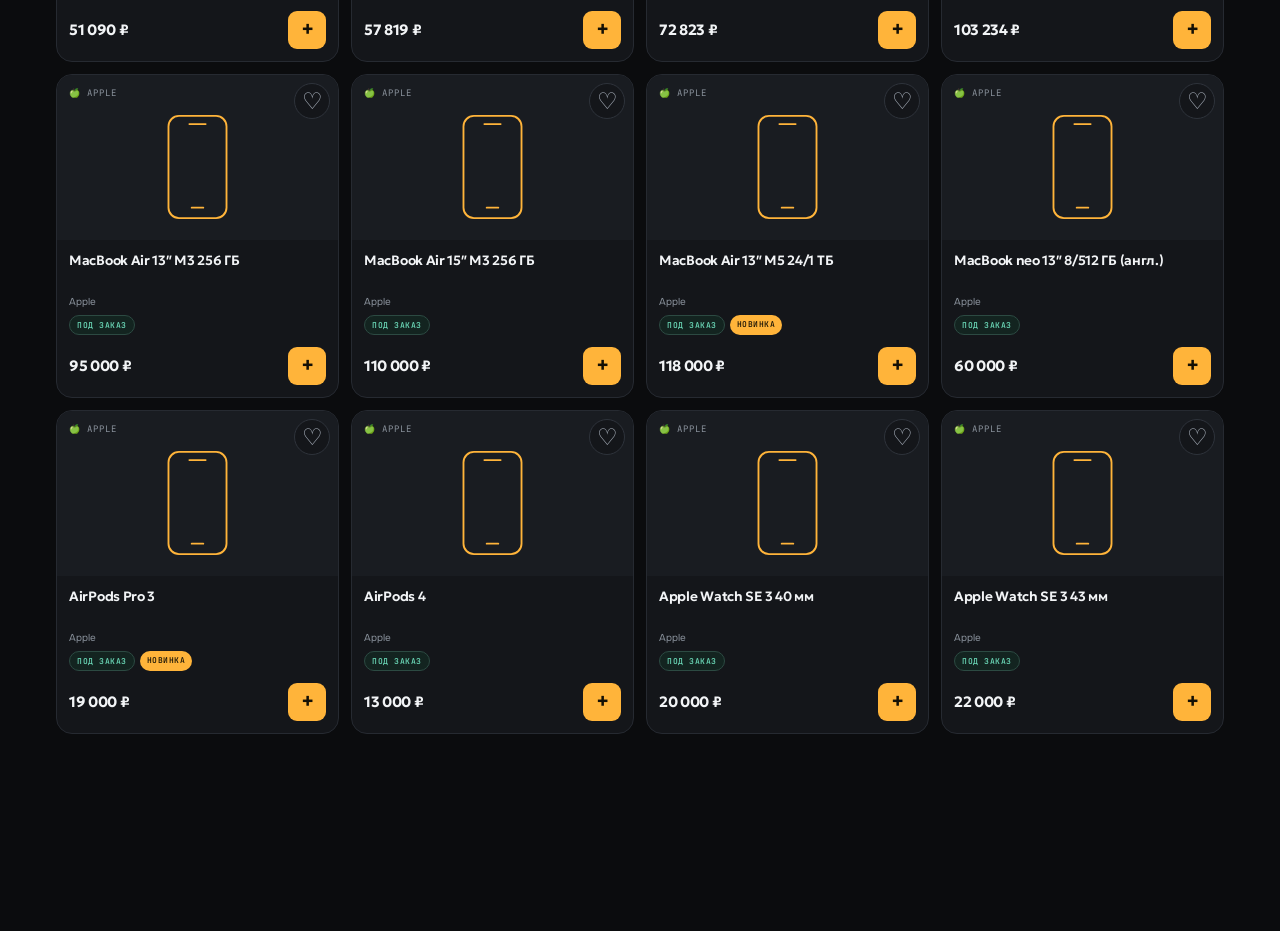
==== commit 86f36b61: "Добавить фотографии четырёх моделей iPhone" ====
--- a/index.html
+++ b/index.html
@@ -622,7 +622,7 @@
     </div>
 
     <button id="scrollTopBtn" class="scroll-top-btn" aria-label="Вернуться наверх" onclick="window.scrollTo({top:0,behavior:'smooth'})" style="display:none">↑</button>
-    <script src="products.js?v=202609071"></script>
+    <script src="products.js?v=20261127"></script>
     <script src="script.js?v=20261126"></script>
     <script src="storefront.js?v=20261126"></script>
 </body>
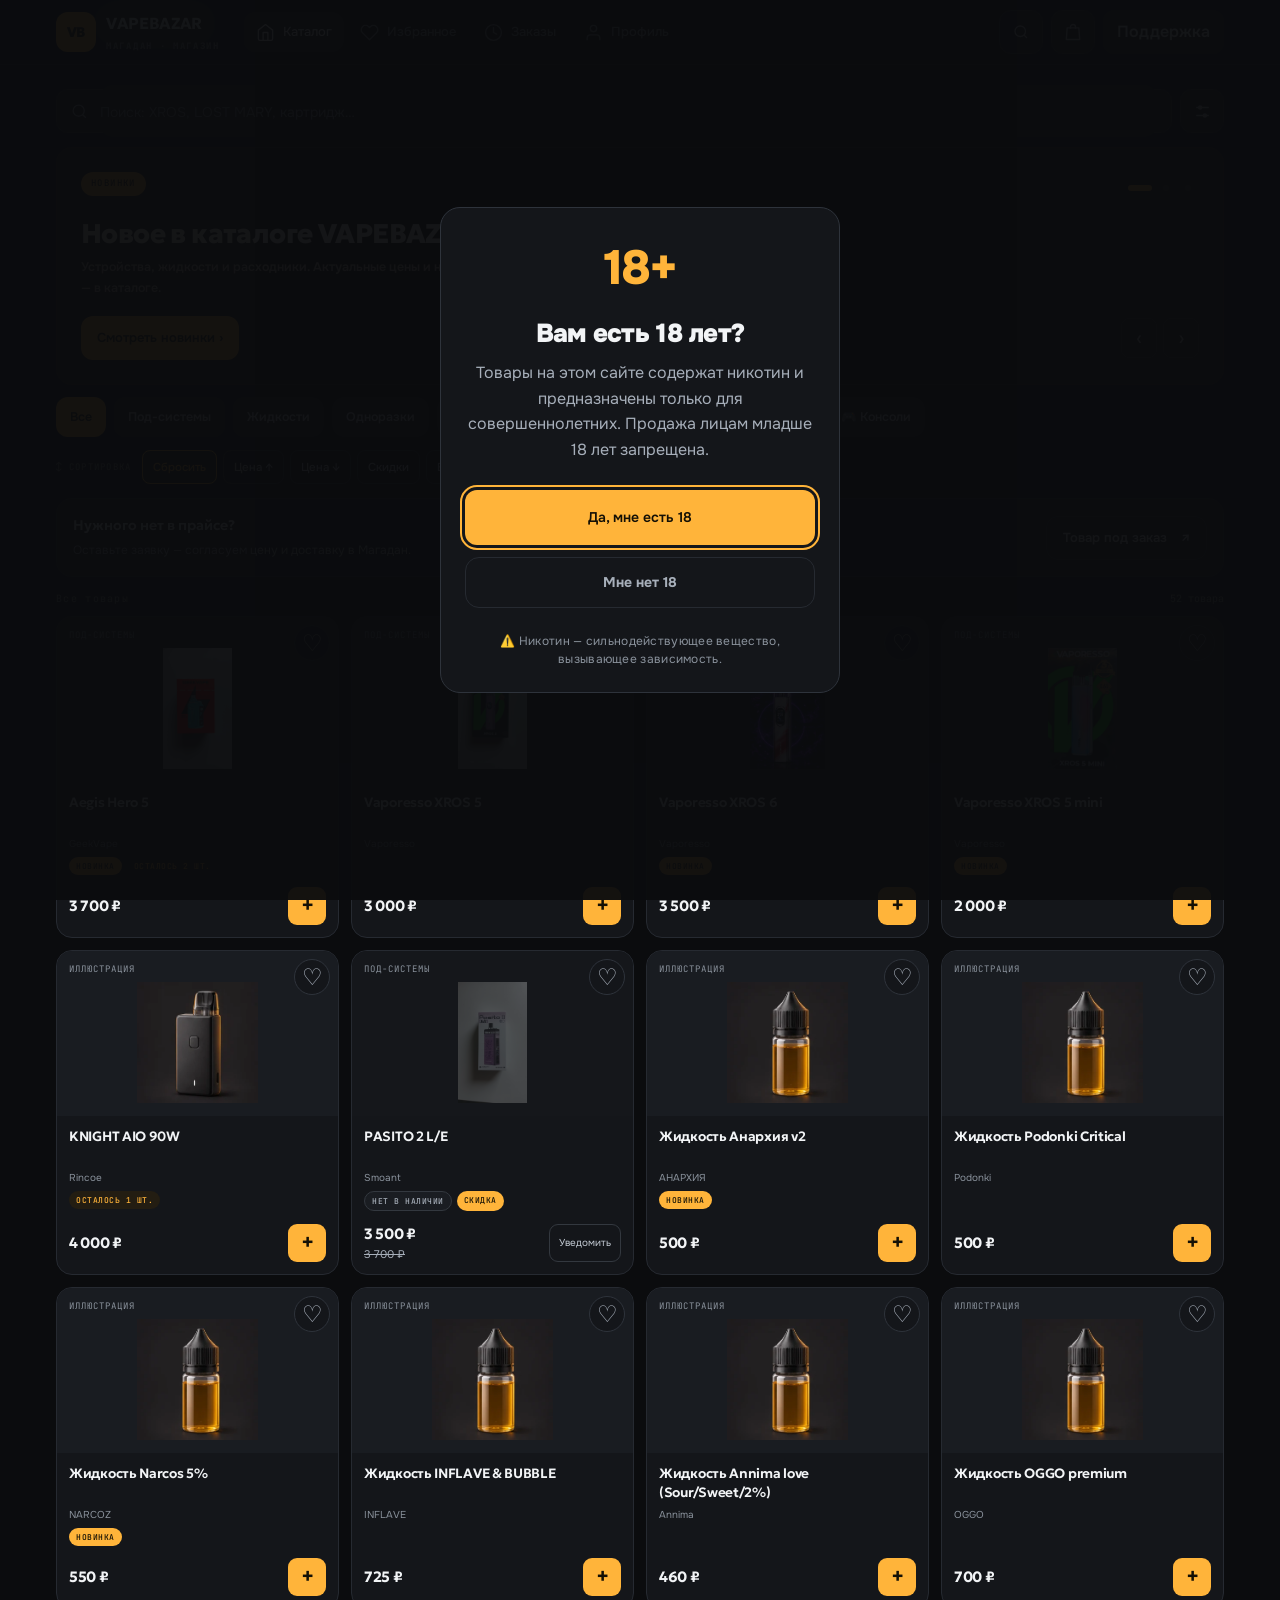
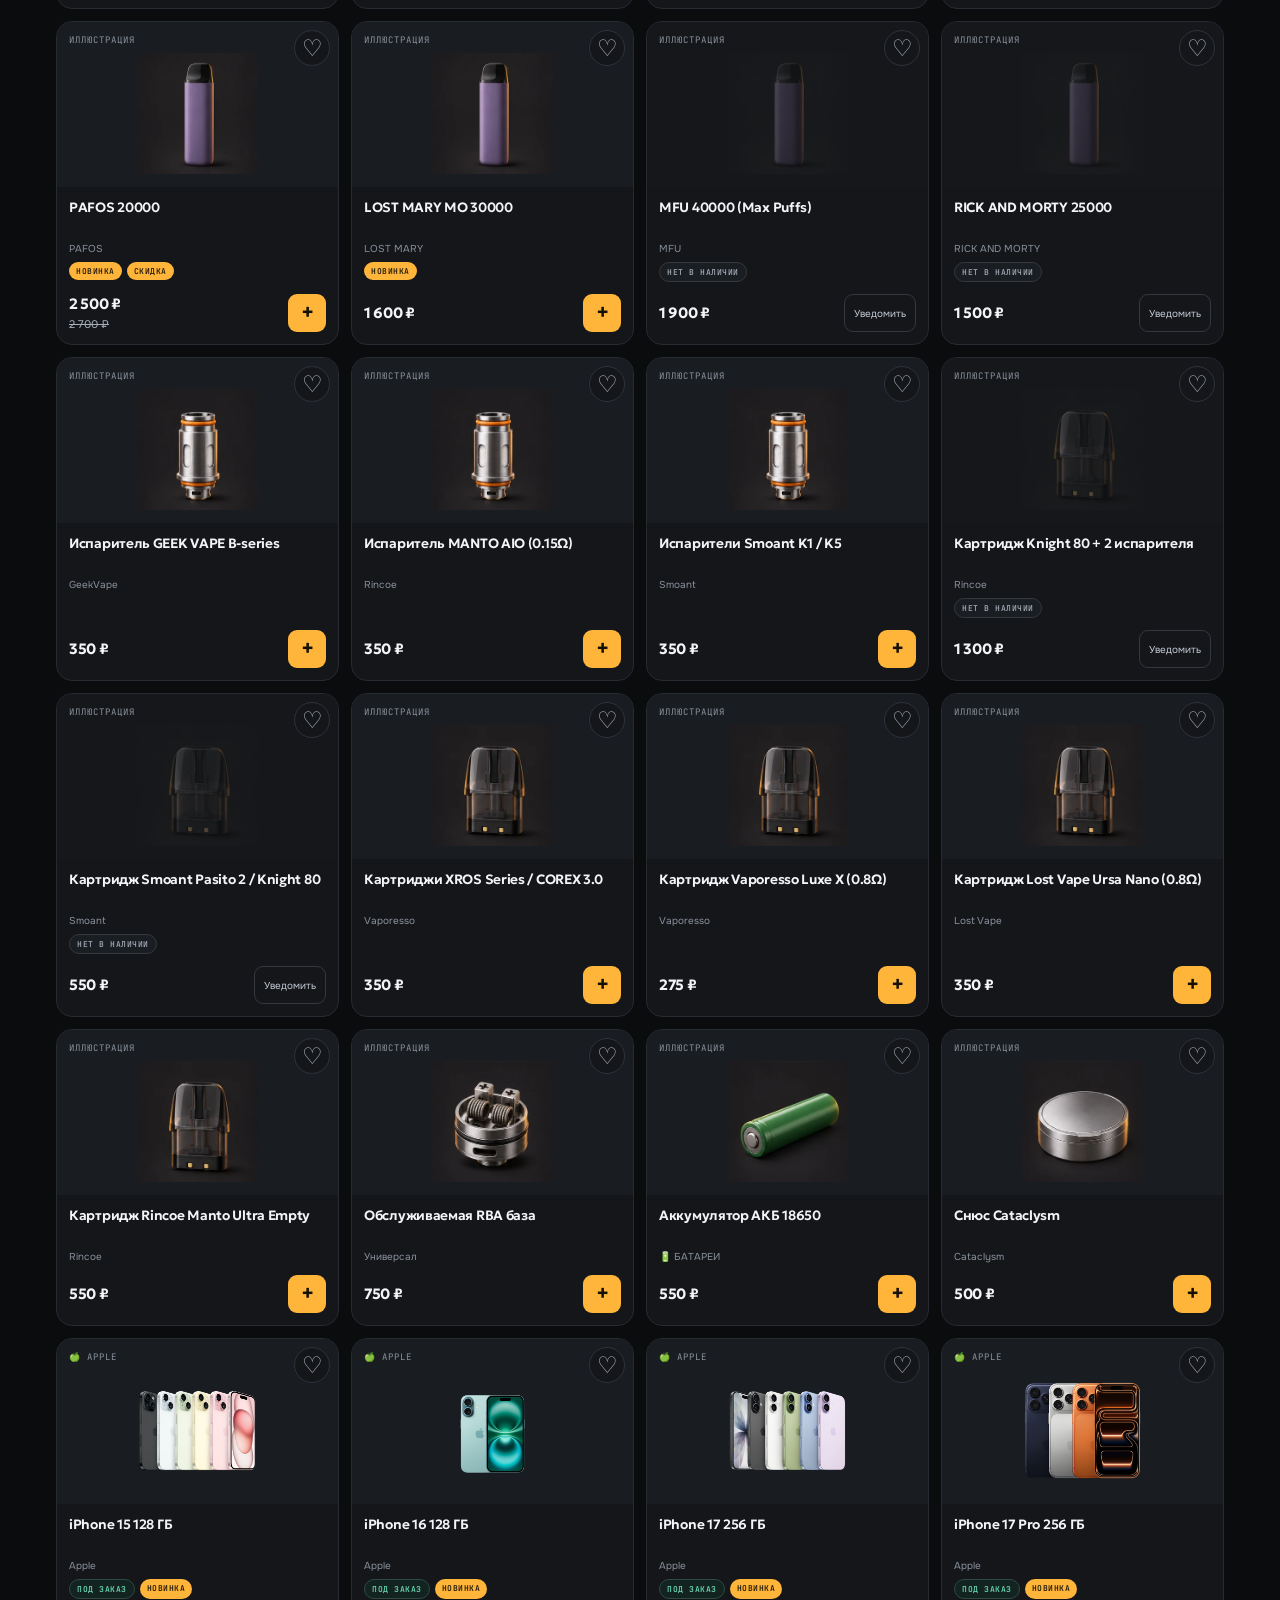
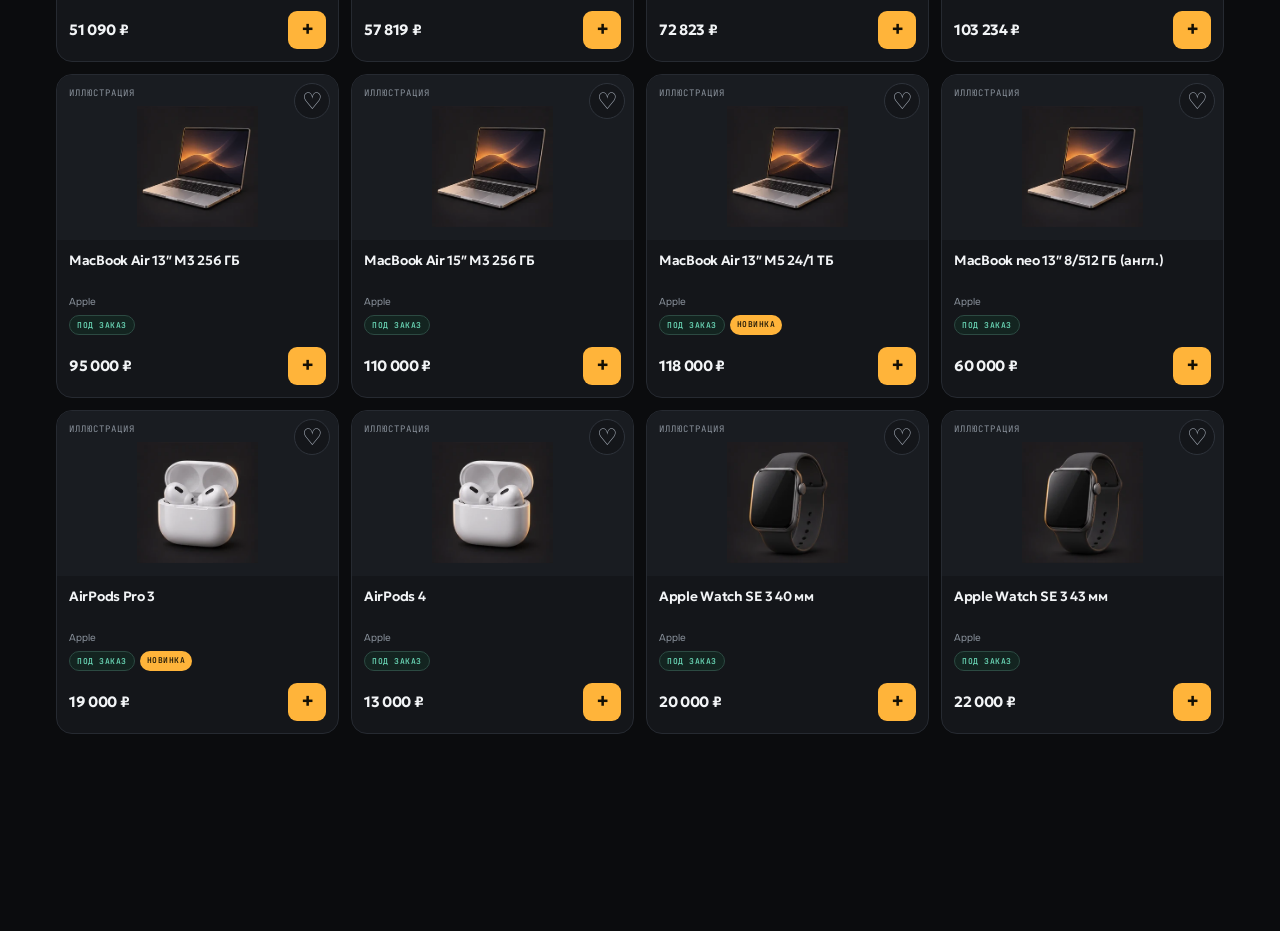
==== commit 7f28241d: "Добавить иллюстрации для всех позиций без фото" ====
--- a/index.html
+++ b/index.html
@@ -622,8 +622,8 @@
     </div>
 
     <button id="scrollTopBtn" class="scroll-top-btn" aria-label="Вернуться наверх" onclick="window.scrollTo({top:0,behavior:'smooth'})" style="display:none">↑</button>
-    <script src="products.js?v=20261127"></script>
-    <script src="script.js?v=20261126"></script>
+    <script src="products.js?v=20261127-art"></script>
+    <script src="script.js?v=20261127-art"></script>
     <script src="storefront.js?v=20261126"></script>
 </body>
 </html>
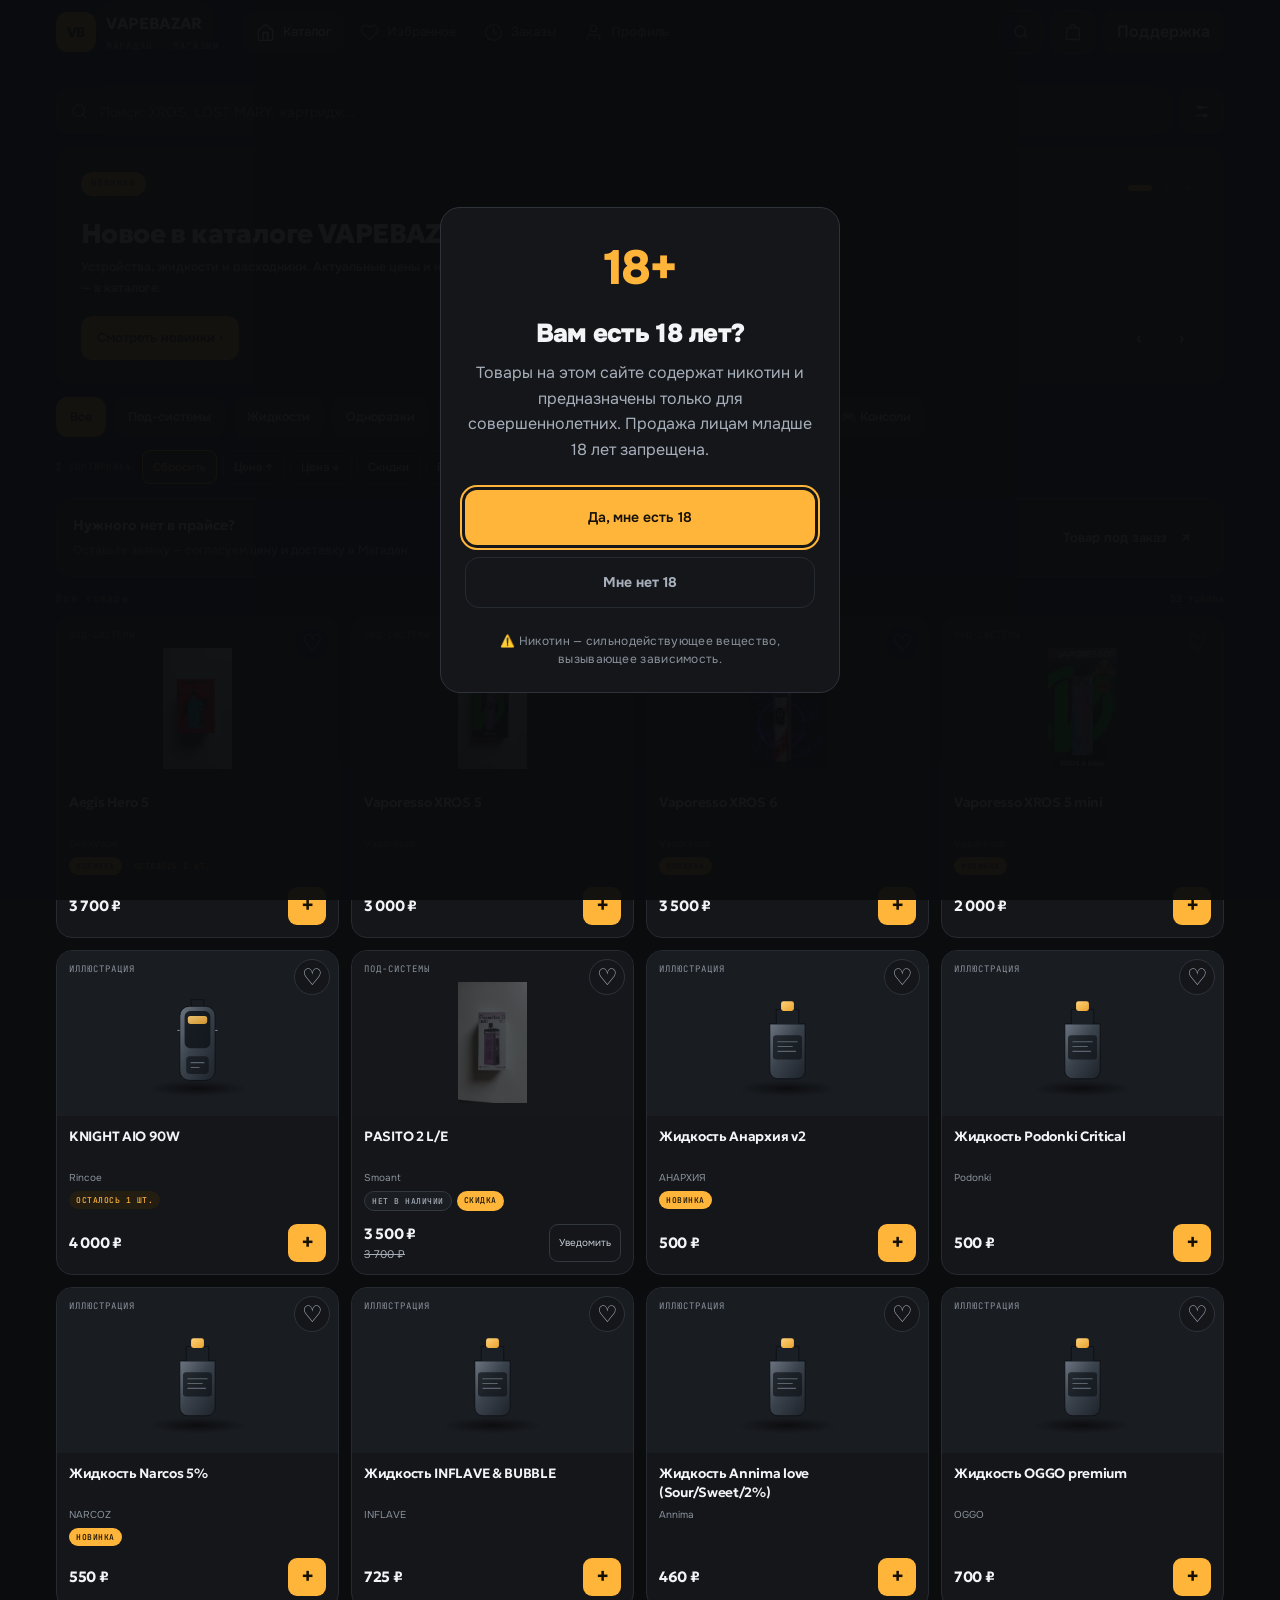
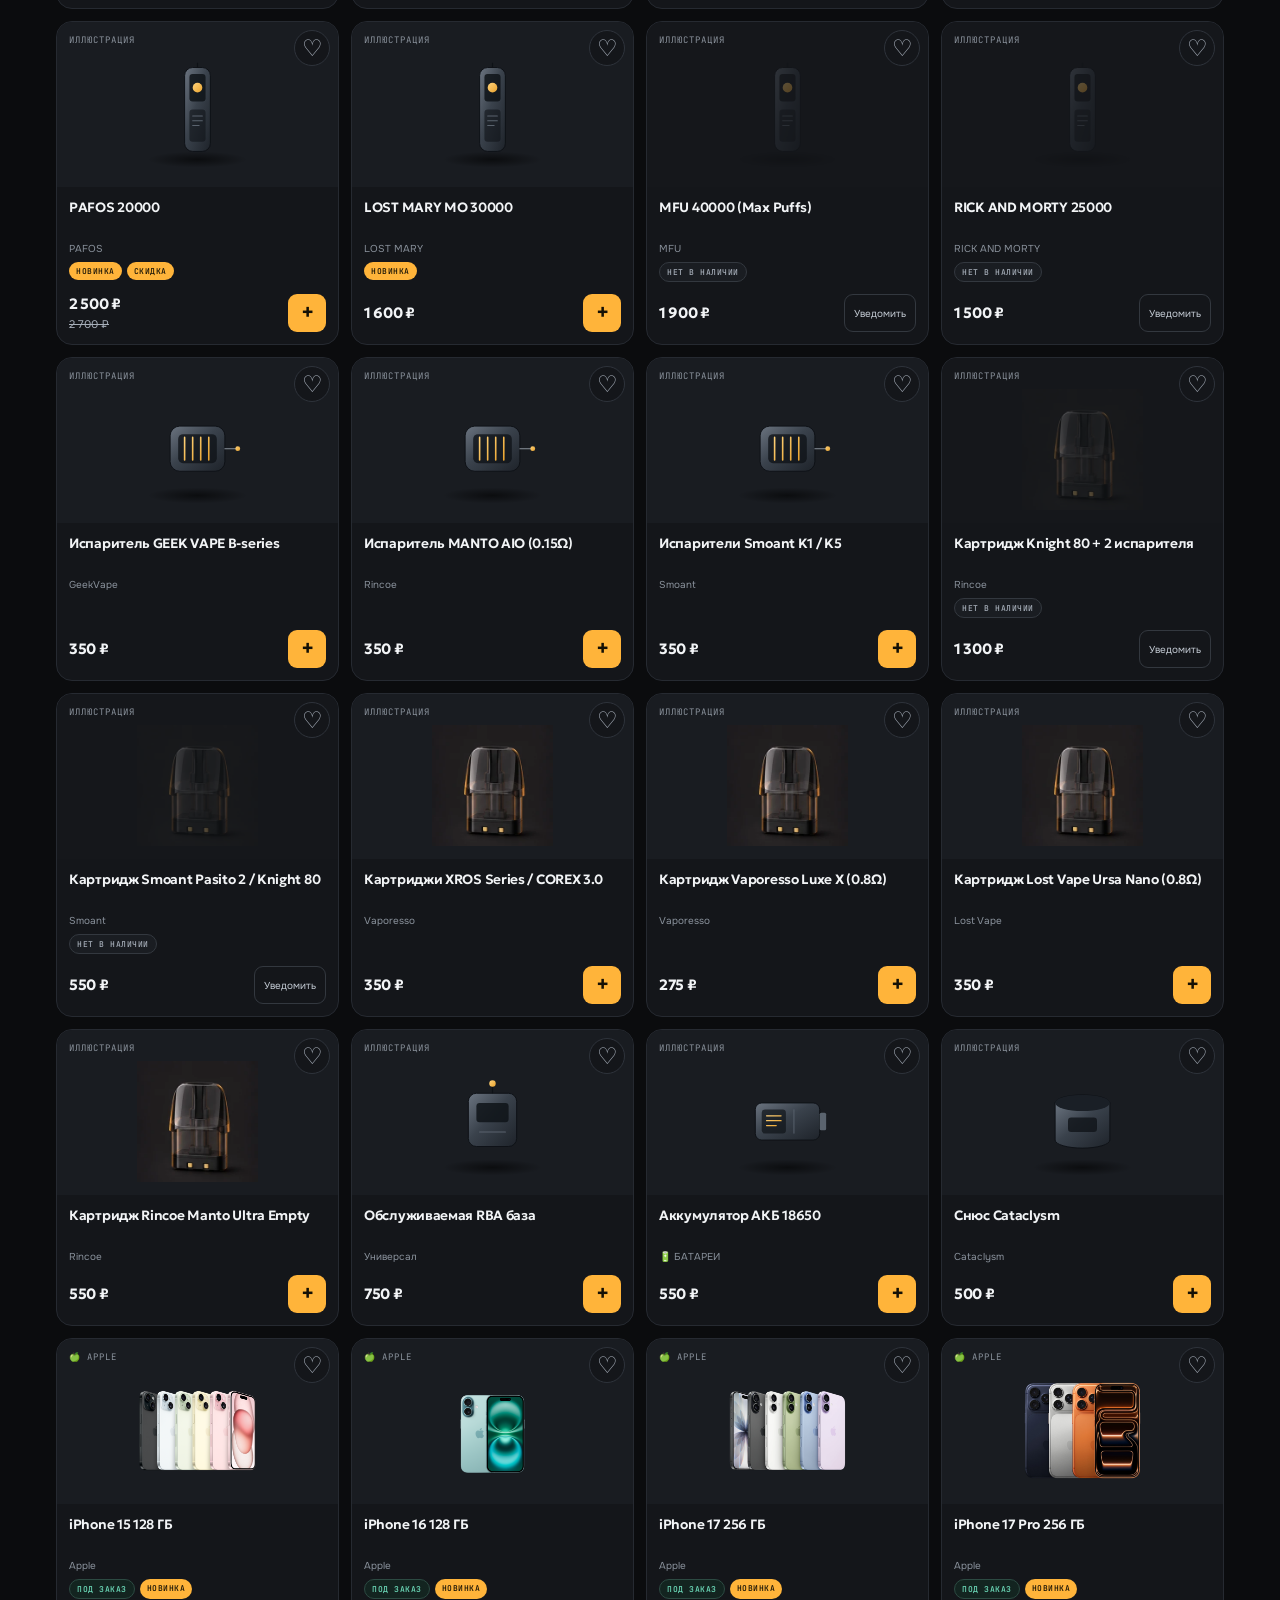
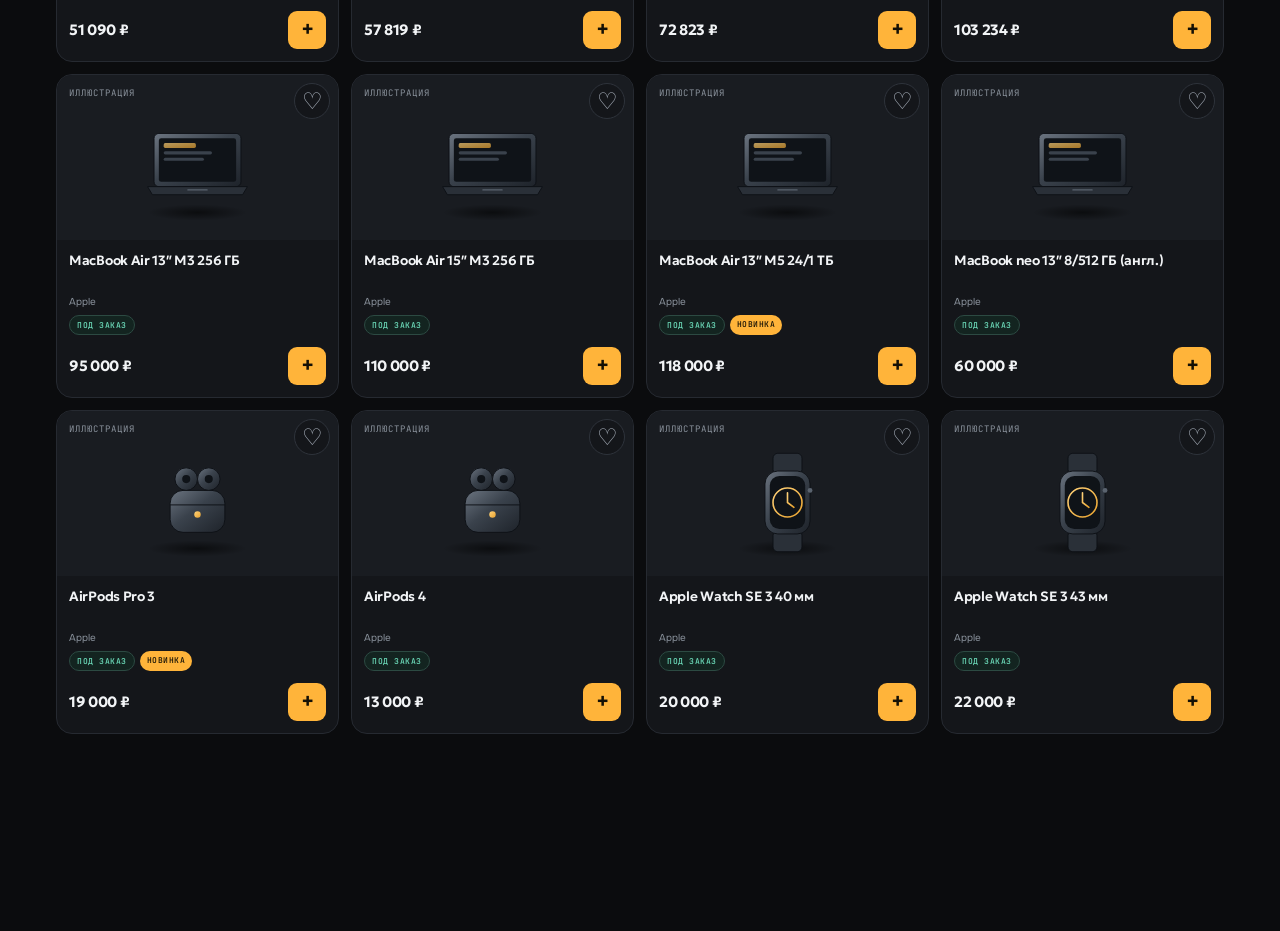
==== commit b097085e: "Перенести иллюстрации и мобильные стили из обновлённого макета" ====
--- a/index.html
+++ b/index.html
@@ -17,7 +17,7 @@
     <link href="https://fonts.googleapis.com/css2?family=Geologica:wght@400;500;600;700;800&family=Onest:wght@400;500;600;700&family=JetBrains+Mono:wght@400;500;700&display=swap" rel="stylesheet">
     <link rel="stylesheet" href="style.css?v=202609071">
     <link rel="stylesheet" href="storefront.css?v=202609082">
-    <link rel="stylesheet" href="archive-design.css?v=20261126">
+    <link rel="stylesheet" href="archive-design.css?v=20261127-shot">
     <script src="https://telegram.org/js/telegram-web-app.js"></script>
 </head>
 <body class="storefront">
@@ -622,7 +622,7 @@
     </div>
 
     <button id="scrollTopBtn" class="scroll-top-btn" aria-label="Вернуться наверх" onclick="window.scrollTo({top:0,behavior:'smooth'})" style="display:none">↑</button>
-    <script src="products.js?v=20261127-art"></script>
+    <script src="products.js?v=20261127-shot"></script>
     <script src="script.js?v=20261127-art"></script>
     <script src="storefront.js?v=20261126"></script>
 </body>
--- a/archive-design.css
+++ b/archive-design.css
@@ -274,3 +274,7 @@
 .storefront .profile-avatar img { border-radius:inherit; }
 .storefront .product-detail-title { font-family:'Geologica',sans-serif; font-size:24px; }
 @media(min-width:1024px) { .storefront .cart-bar { bottom:20px !important; } .storefront .drawer { max-height:calc(100% - 48px); } }
+
+@supports (overflow-x: clip) {
+    body.storefront { overflow-x: clip; }
+}
